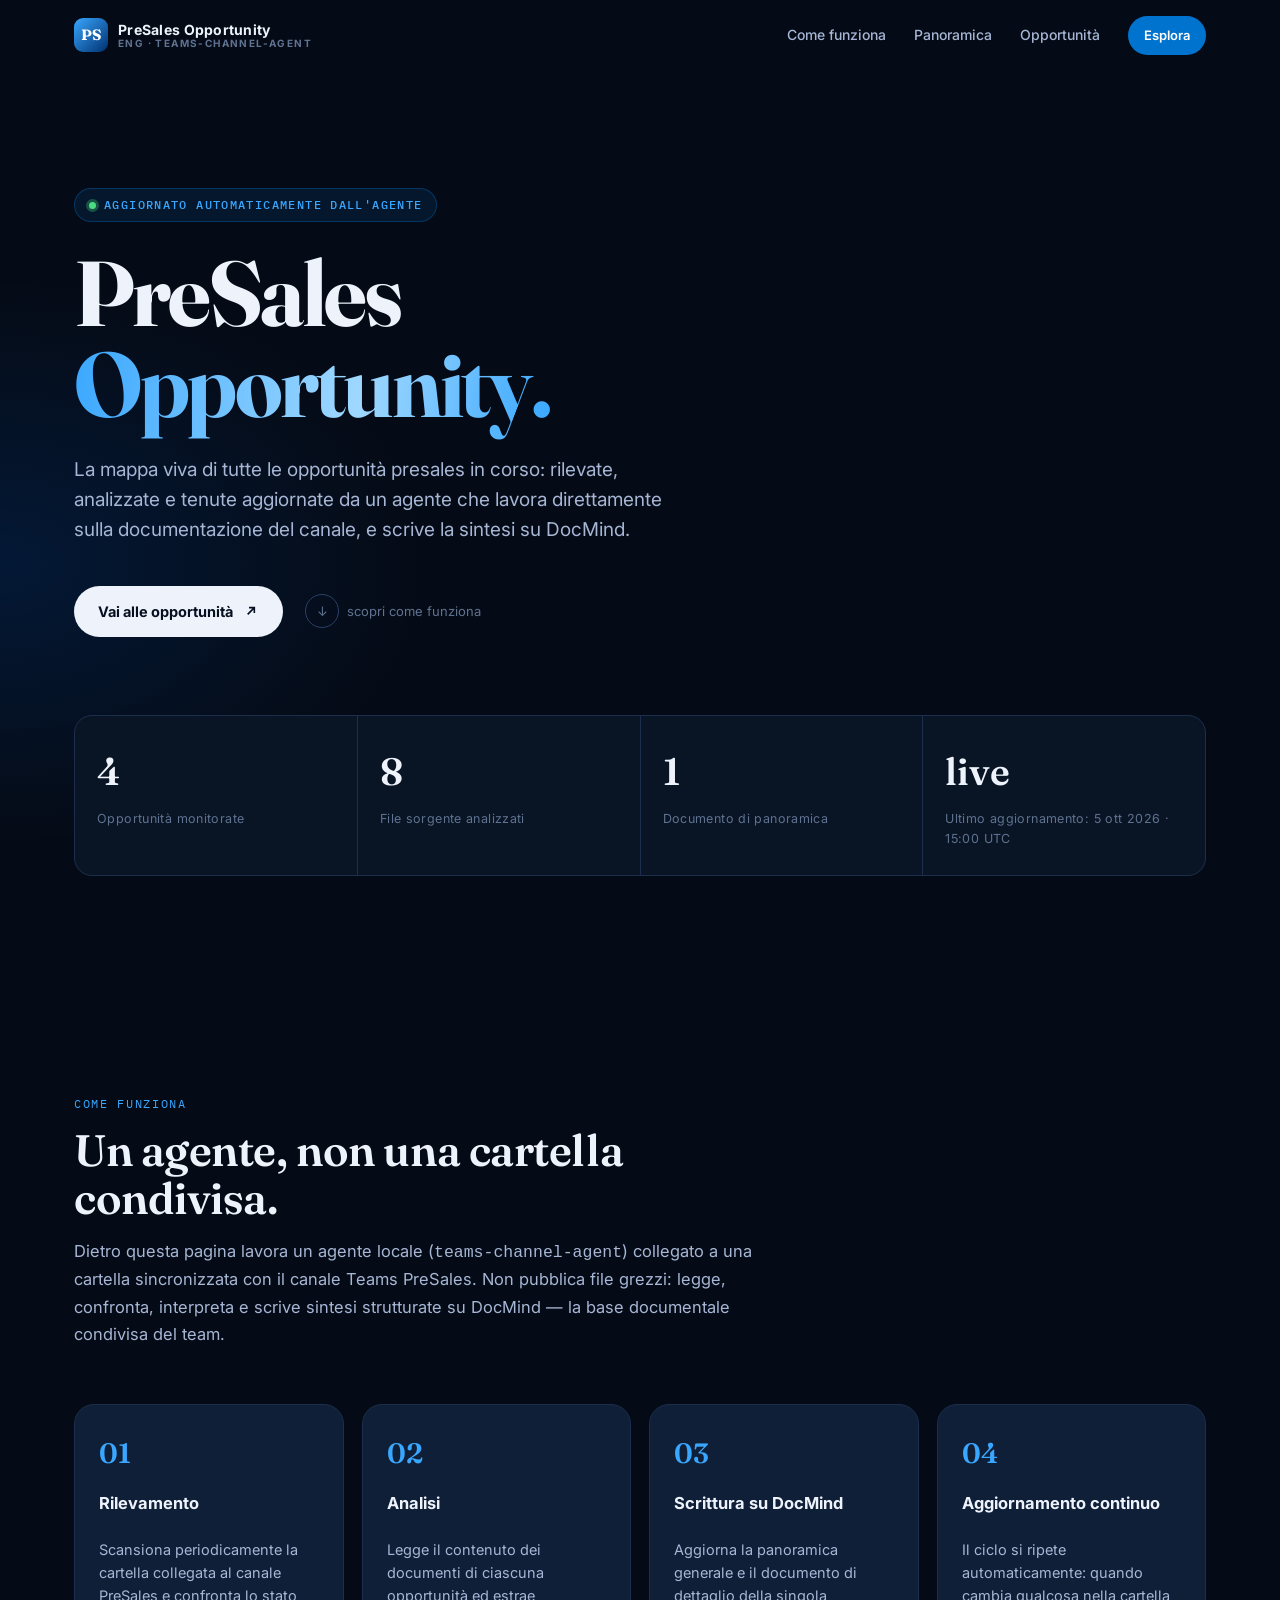
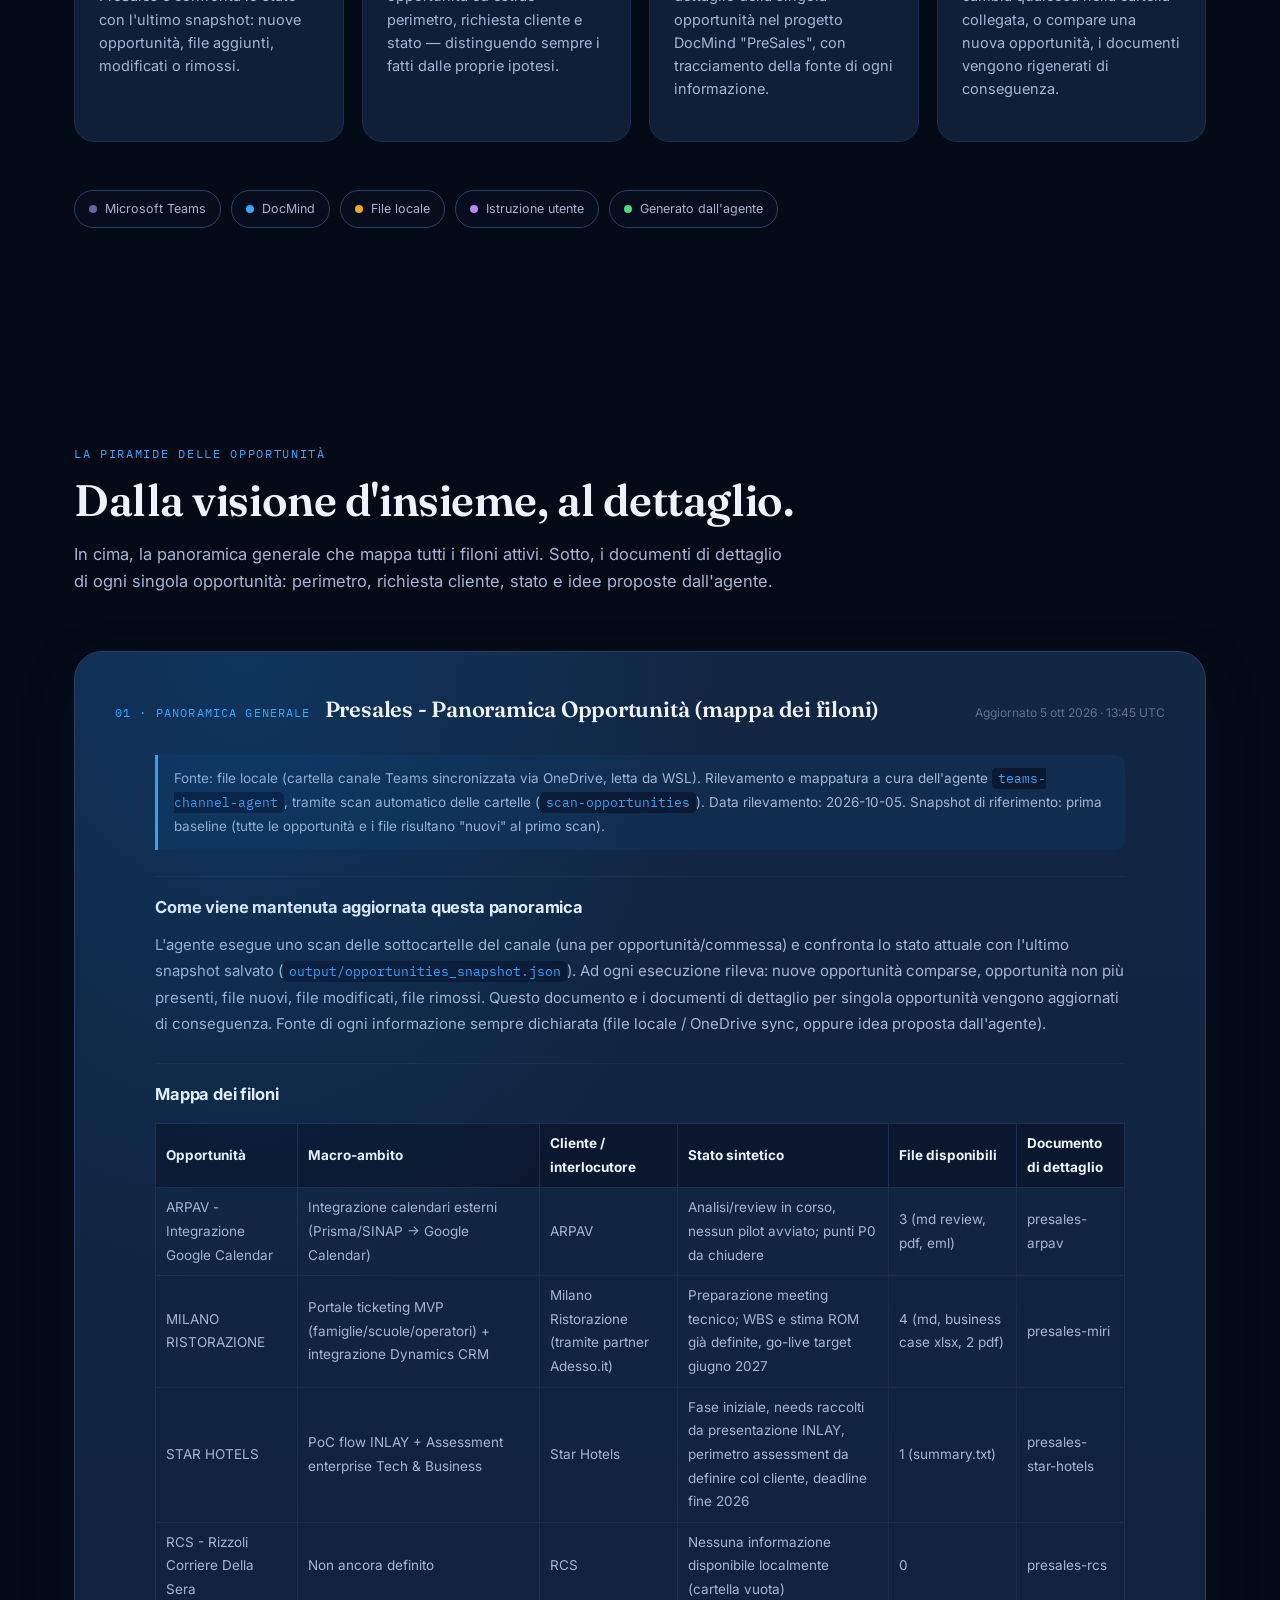
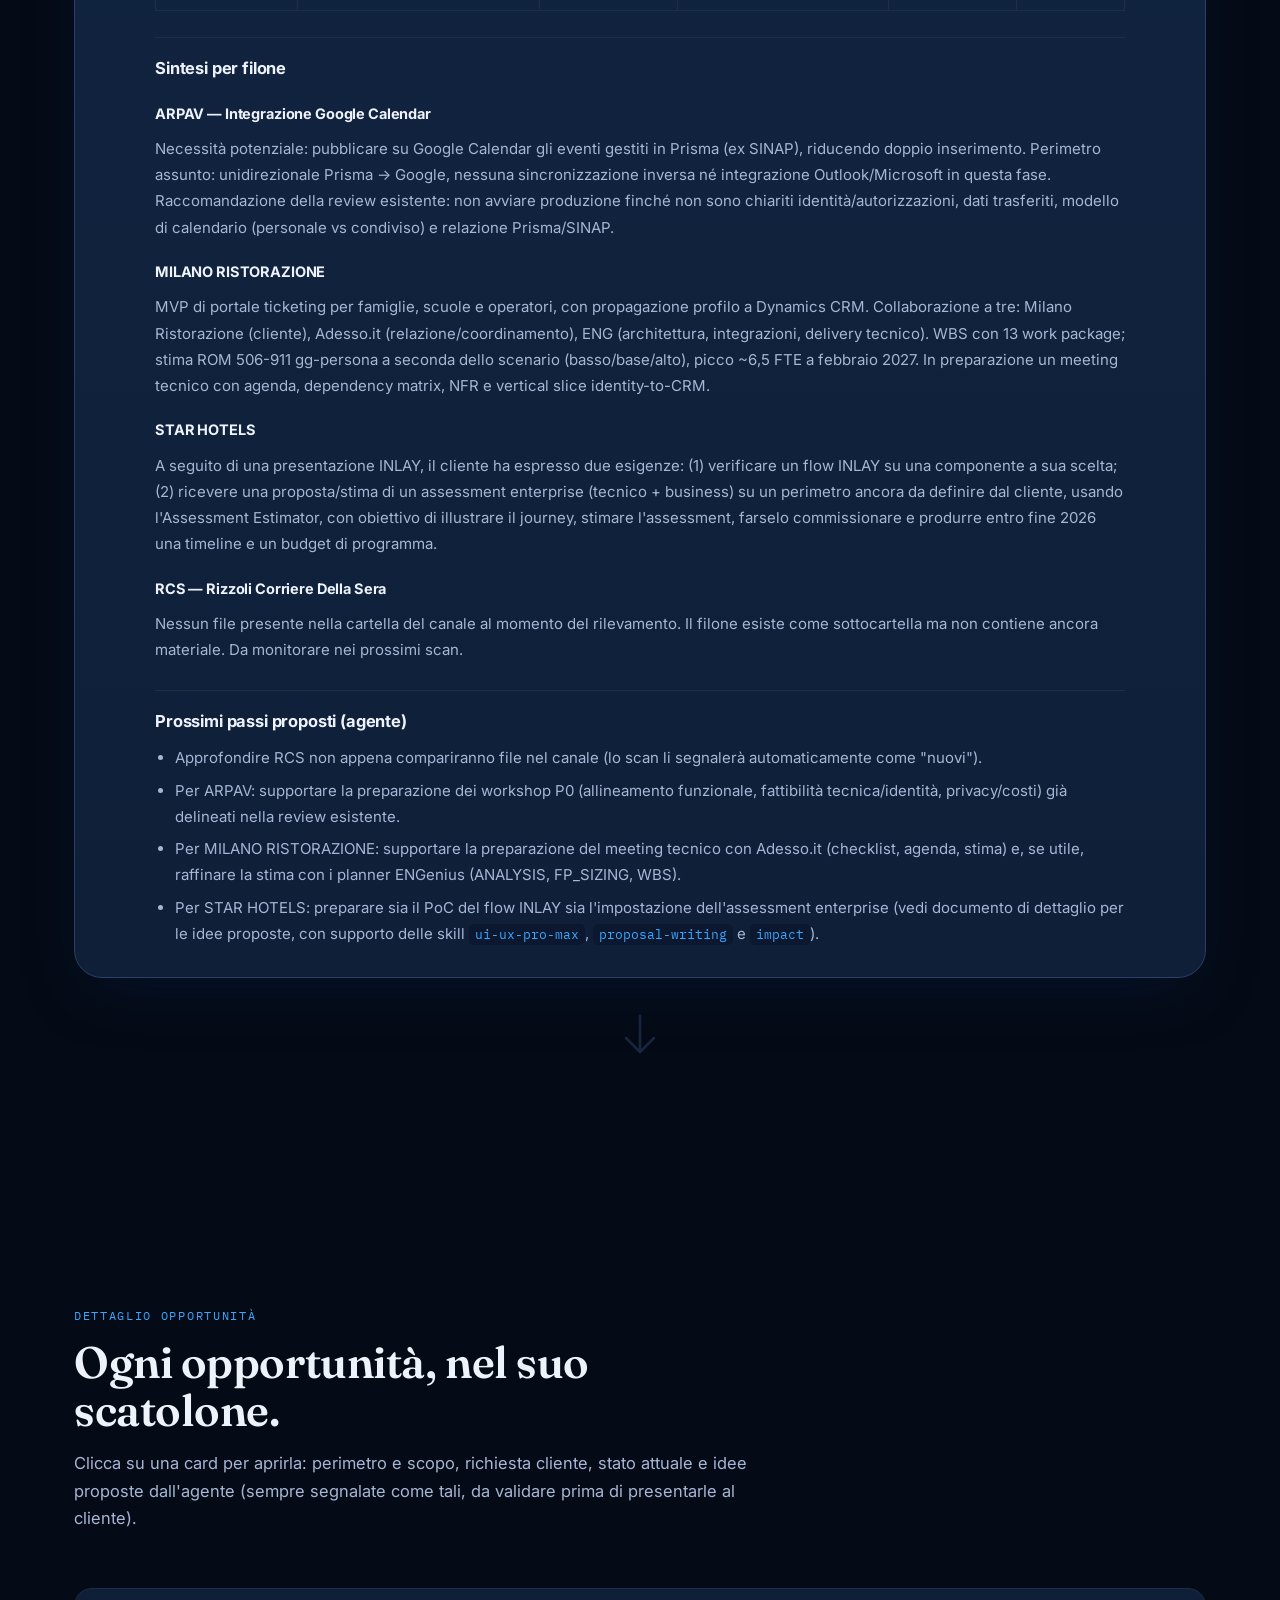
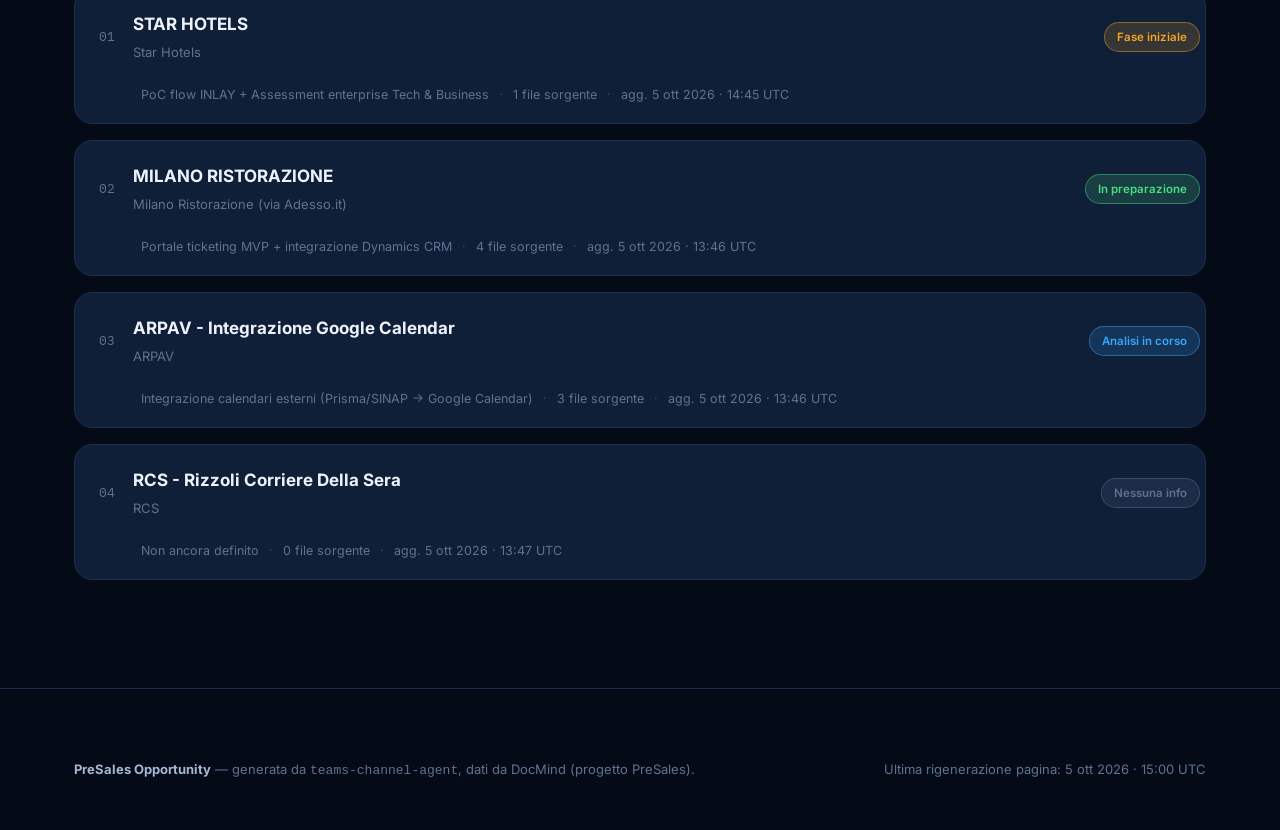
==== site/index.html @ 257a221c "Aggiunge pagina HTML 'PreSales Opportunity' per visualizzare i documenti DocMind - site/template.htm" ====
<!DOCTYPE html>
<html lang="it">
<head>
<meta charset="UTF-8">
<title>PreSales Opportunity — ENG</title>
<meta name="description" content="Panoramica e dettaglio delle opportunità presales, mantenuta dall'agente teams-channel-agent su DocMind.">
<meta name="viewport" content="width=device-width, initial-scale=1">
<link rel="preconnect" href="https://fonts.googleapis.com">
<link rel="preconnect" href="https://fonts.gstatic.com" crossorigin>
<link rel="stylesheet" href="https://fonts.googleapis.com/css2?family=Fraunces:opsz,wght@9..144,500;9..144,600;9..144,700&family=Inter:wght@400;500;600;700;800&family=IBM+Plex+Mono:wght@500&display=swap">
<style>
:root{
  --bg:#050B16; --bg2:#081222; --bg3:#0C1830;
  --card:#0F1F38; --card2:#122744;
  --line:#1C2E4B; --line2:#2A4068;
  --ink:#EEF3FB; --ink2:#A6B6D4; --ink3:#5F7290;
  --blue:#0073CE; --blue2:#39A7FF; --blue-deep:#003170;
  --on-accent:#03101F;
  --radius:20px;
  --maxw:1180px;
  --shadow: 0 20px 60px -20px rgba(0,30,70,.55);
}
*{box-sizing:border-box}
html{scroll-behavior:smooth;background:var(--bg)}
body{
  margin:0;background:
    radial-gradient(70vmax 50vmax at 85% -10%, color-mix(in srgb, var(--blue) 18%, transparent), transparent 60%),
    radial-gradient(60vmax 40vmax at 0% 10%, color-mix(in srgb, var(--blue-deep) 35%, transparent), transparent 55%),
    var(--bg);
  color:var(--ink);
  font-family:"Inter",-apple-system,BlinkMacSystemFont,"Segoe UI",Roboto,sans-serif;
  font-size:16px; line-height:1.6; -webkit-font-smoothing:antialiased; overflow-x:hidden;
}
.wrap{max-width:var(--maxw);margin:0 auto;padding-inline:24px}
a{color:var(--blue2)}
.mono{font-family:"IBM Plex Mono",monospace;font-variant-numeric:tabular-nums}
h1,h2,h3{font-family:"Fraunces",Georgia,serif;letter-spacing:-.01em;margin:0}
::selection{background:color-mix(in srgb, var(--blue) 50%, transparent);color:#fff}

/* progress bar */
.progress{position:fixed;top:0;left:0;height:3px;width:0%;background:linear-gradient(90deg,var(--blue-deep),var(--blue2));z-index:1000;transition:width .08s linear}

/* header */
header.nav{position:fixed;top:0;left:0;right:0;z-index:900;padding:16px 0;transition:background .3s,border-color .3s,backdrop-filter .3s}
header.nav .wrap{display:flex;align-items:center;justify-content:space-between}
header.nav.solid{background:color-mix(in srgb, var(--bg2) 88%, transparent);backdrop-filter:blur(14px);border-bottom:1px solid var(--line)}
.brand{display:flex;align-items:center;gap:10px;text-decoration:none;color:var(--ink);font-weight:700}
.brand-mark{width:34px;height:34px;border-radius:9px;background:linear-gradient(135deg,var(--blue2),var(--blue-deep));display:grid;place-items:center;font-family:"Fraunces",serif;font-weight:700;color:#fff;font-size:15px}
.brand-text{display:flex;flex-direction:column;line-height:1.1}
.brand-text b{font-size:14px;letter-spacing:.02em}
.brand-text span{font-size:10px;color:var(--ink3);letter-spacing:.14em;text-transform:uppercase}
nav.links{display:flex;gap:28px;align-items:center}
nav.links a{color:var(--ink2);text-decoration:none;font-size:14px;font-weight:500;transition:color .2s}
nav.links a:hover{color:var(--ink)}
.nav-cta{background:var(--blue);color:#fff !important;padding:9px 16px;border-radius:980px;font-size:13px !important;font-weight:600 !important;transition:transform .2s, box-shadow .2s}
.nav-cta:hover{transform:translateY(-1px);box-shadow:0 8px 24px -8px color-mix(in srgb, var(--blue) 70%, transparent)}

/* hero */
.hero{position:relative;padding:188px 0 110px;overflow:hidden}
.kicker{display:inline-flex;align-items:center;gap:8px;font-family:"IBM Plex Mono",monospace;font-size:11.5px;font-weight:500;letter-spacing:.12em;text-transform:uppercase;color:var(--blue2);background:color-mix(in srgb, var(--blue) 12%, transparent);border:1px solid color-mix(in srgb, var(--blue) 35%, transparent);padding:7px 14px;border-radius:980px;margin-bottom:26px}
.kicker .dot-live{width:7px;height:7px;border-radius:50%;background:#4ADE80;box-shadow:0 0 0 3px color-mix(in srgb,#4ADE80 30%, transparent);animation:pulse 2s infinite}
@keyframes pulse{0%,100%{opacity:1}50%{opacity:.4}}
h1.title{font-size:clamp(44px,8vw,92px);font-weight:700;line-height:.98;letter-spacing:-.03em;max-width:980px}
h1.title .accent{background:linear-gradient(100deg,var(--blue2),#9fd8ff 60%, var(--blue2));-webkit-background-clip:text;background-clip:text;color:transparent}
.hero p.lead{margin-top:26px;max-width:620px;font-size:19px;color:var(--ink2);line-height:1.6}
.hero-cta-row{margin-top:40px;display:flex;align-items:center;gap:22px;flex-wrap:wrap}
.btn-primary{display:inline-flex;align-items:center;gap:10px;background:var(--ink);color:#061020;font-weight:700;padding:14px 24px;border-radius:980px;text-decoration:none;font-size:14.5px;transition:transform .25s cubic-bezier(.2,.8,.2,1), box-shadow .25s}
.btn-primary:hover{transform:translateY(-2px);box-shadow:0 14px 34px -10px rgba(255,255,255,.25)}
.btn-primary svg{transition:transform .25s}
.btn-primary:hover svg{transform:translate(3px,-3px)}
.scroll-hint{display:inline-flex;align-items:center;gap:8px;color:var(--ink3);font-size:13px;text-decoration:none}
.scroll-hint .circle{width:34px;height:34px;border-radius:50%;border:1px solid var(--line2);display:grid;place-items:center;animation:bob 2.4s ease-in-out infinite}
@keyframes bob{0%,100%{transform:translateY(0)}50%{transform:translateY(5px)}}

/* stats */
.stats{margin-top:78px;display:grid;grid-template-columns:repeat(auto-fit,minmax(150px,1fr));gap:1px;background:var(--line);border:1px solid var(--line);border-radius:18px;overflow:hidden}
.stat{background:color-mix(in srgb, var(--bg2) 92%, transparent);padding:26px 22px}
.stat .num{font-family:"Fraunces",serif;font-size:38px;font-weight:600;color:var(--ink)}
.stat .lab{margin-top:6px;font-size:12.5px;color:var(--ink3);letter-spacing:.03em}

/* section generic */
section{padding:108px 0;position:relative}
.section-label{font-family:"IBM Plex Mono",monospace;font-size:12px;letter-spacing:.14em;text-transform:uppercase;color:var(--blue2);margin-bottom:14px;display:block}
.section-head{max-width:720px;margin-bottom:56px}
.section-head h2{font-size:clamp(28px,4.2vw,44px);font-weight:600;line-height:1.08}
.section-head p{margin-top:16px;color:var(--ink2);font-size:16.5px;line-height:1.65}

/* how it works */
.steps{display:grid;grid-template-columns:repeat(auto-fit,minmax(230px,1fr));gap:18px}
.step{background:var(--card);border:1px solid var(--line);border-radius:var(--radius);padding:26px 24px;transition:transform .3s, border-color .3s, box-shadow .3s}
.step:hover{transform:translateY(-4px);border-color:var(--line2);box-shadow:var(--shadow)}
.step .n{font-family:"Fraunces",serif;font-size:28px;color:var(--blue2);font-weight:600}
.step h4{margin-top:14px;font-size:16.5px;color:var(--ink);font-family:"Inter";font-weight:700}
.step p{margin-top:8px;color:var(--ink2);font-size:14.5px;line-height:1.6}

.legend{margin-top:48px;display:flex;flex-wrap:wrap;gap:10px}
.badge{display:inline-flex;align-items:center;gap:8px;padding:8px 14px;border-radius:980px;border:1px solid var(--line2);font-size:12.5px;color:var(--ink2);background:color-mix(in srgb, var(--bg2) 60%, transparent)}
.badge i{width:8px;height:8px;border-radius:50%;display:inline-block}
.badge.teams i{background:#6264A7}
.badge.docmind i{background:var(--blue2)}
.badge.locale i{background:#F5A524}
.badge.istruzione i{background:#C084FC}
.badge.agente i{background:#4ADE80}

/* pyramid / overview */
.pyramid-tag{display:flex;align-items:center;gap:10px;margin-bottom:18px}
.overview-card{background:linear-gradient(180deg, var(--card2), var(--card));border:1px solid var(--line2);border-radius:28px;padding:40px 40px 10px;box-shadow:var(--shadow);position:relative;overflow:hidden}
.overview-card::before{content:"";position:absolute;inset:0;background:radial-gradient(60% 50% at 15% 0%, color-mix(in srgb,var(--blue) 18%, transparent), transparent 70%);pointer-events:none}
.overview-head{position:relative;display:flex;flex-wrap:wrap;align-items:baseline;gap:14px;margin-bottom:8px}
.overview-kicker{font-family:"IBM Plex Mono",monospace;font-size:11.5px;letter-spacing:.1em;text-transform:uppercase;color:var(--blue2)}
.overview-head h3{font-size:22px;font-weight:600}
.overview-updated{margin-left:auto;font-size:12px;color:var(--ink3)}

.pyramid-connector{display:flex;justify-content:center;margin:36px 0;}
.pyramid-connector svg{opacity:.5}

/* opportunity cards (pyramid base) */
.opp-grid{display:grid;gap:16px}
.opp-card{background:var(--card);border:1px solid var(--line);border-radius:18px;overflow:hidden;transition:border-color .3s, box-shadow .3s}
.opp-card:hover{border-color:var(--line2)}
.opp-card.is-open{box-shadow:var(--shadow);border-color:color-mix(in srgb, var(--accent) 40%, var(--line2))}
.opp-head{all:unset;cursor:pointer;display:grid;grid-template-columns:auto 1fr auto auto;align-items:center;gap:18px;padding:22px 24px;width:100%}
.opp-num{font-family:"IBM Plex Mono",monospace;color:var(--ink3);font-size:13px}
.opp-head-main{display:flex;flex-direction:column;gap:4px;min-width:0}
.opp-title{font-weight:700;font-size:17px;color:var(--ink);font-family:"Inter"}
.opp-client{font-size:13px;color:var(--ink3)}
.opp-status{font-size:11.5px;font-weight:600;color:var(--accent);background:color-mix(in srgb, var(--accent) 16%, transparent);border:1px solid color-mix(in srgb, var(--accent) 45%, transparent);padding:5px 12px;border-radius:980px;white-space:nowrap}
.opp-chevron{width:11px;height:11px;border-right:2px solid var(--ink3);border-bottom:2px solid var(--ink3);transform:rotate(-45deg);transition:transform .3s}
.opp-card.is-open .opp-chevron{transform:rotate(45deg)}
.opp-sub{padding:0 24px 18px 66px;display:flex;gap:10px;flex-wrap:wrap;font-size:12.5px;color:var(--ink3)}
.opp-sub .dot{opacity:.5}
.opp-body{display:grid;grid-template-rows:0fr;transition:grid-template-rows .4s ease}
.opp-body--open{grid-template-rows:1fr}
.opp-card.is-open .opp-body{grid-template-rows:1fr}
.opp-body-inner{overflow:hidden;padding:0 24px}
.opp-card.is-open .opp-body-inner{padding:6px 24px 30px}
.opp-body--open .opp-body-inner{overflow:visible;padding:6px 40px 10px}

/* prose (rendered markdown) */
.prose{color:var(--ink2);font-size:15px;line-height:1.75}
.prose h1{display:none}
.prose h2{font-family:"Inter";font-size:16.5px;font-weight:700;color:var(--ink);margin:26px 0 10px;padding-top:16px;border-top:1px solid var(--line)}
.prose h2:first-child{border-top:none;padding-top:0;margin-top:4px}
.prose h3{font-family:"Inter";font-size:14.5px;font-weight:700;color:var(--ink);margin:18px 0 8px}
.prose p{margin:10px 0}
.prose ul,.prose ol{padding-left:20px;margin:10px 0}
.prose li{margin:6px 0}
.prose strong{color:var(--ink)}
.prose code{background:var(--bg3);padding:2px 6px;border-radius:5px;font-family:"IBM Plex Mono",monospace;font-size:13px;color:var(--blue2)}
.prose table{border-collapse:collapse;width:100%;margin:14px 0;font-size:13.5px}
.prose th,.prose td{border:1px solid var(--line);padding:8px 10px;text-align:left}
.prose th{color:var(--ink);background:var(--bg3)}
.prose blockquote.src-note{margin:14px 0;padding:12px 16px;border-left:3px solid var(--blue2);background:color-mix(in srgb, var(--blue) 8%, transparent);border-radius:0 10px 10px 0;font-size:13.5px;color:var(--ink2)}
.prose blockquote.src-note p{margin:0}

/* reveal animation */
.reveal{opacity:0;transform:translateY(24px);transition:opacity .7s cubic-bezier(.2,.7,.2,1), transform .7s cubic-bezier(.2,.7,.2,1)}
.reveal.in{opacity:1;transform:translateY(0)}

/* footer */
footer{padding:70px 0 50px;border-top:1px solid var(--line)}
footer .wrap{display:flex;justify-content:space-between;flex-wrap:wrap;gap:20px;color:var(--ink3);font-size:13px}
footer strong{color:var(--ink2)}

@media (max-width:720px){
  .opp-head{grid-template-columns:auto 1fr;grid-template-areas:"num main" "status status";row-gap:10px}
  .opp-status{grid-area:status;justify-self:start}
  .opp-chevron{display:none}
  .opp-sub{padding-left:24px}
  .overview-card{padding:28px 22px 10px}
}
</style>
</head>
<body>

<div class="progress" id="progress"></div>

<header class="nav" id="siteNav">
  <div class="wrap">
    <a href="#top" class="brand">
      <span class="brand-mark">PS</span>
      <span class="brand-text"><b>PreSales Opportunity</b><span>ENG &middot; teams-channel-agent</span></span>
    </a>
    <nav class="links">
      <a href="#come-funziona">Come funziona</a>
      <a href="#panoramica">Panoramica</a>
      <a href="#opportunita">Opportunità</a>
      <a href="#panoramica" class="nav-cta">Esplora</a>
    </nav>
  </div>
</header>

<section class="hero" id="top">
  <div class="wrap">
    <span class="kicker"><span class="dot-live"></span> Aggiornato automaticamente dall'agente</span>
    <h1 class="title">PreSales<br><span class="accent">Opportunity.</span></h1>
    <p class="lead">La mappa viva di tutte le opportunità presales in corso: rilevate, analizzate e tenute aggiornate da un agente che lavora direttamente sulla documentazione del canale, e scrive la sintesi su DocMind.</p>
    <div class="hero-cta-row">
      <a href="#opportunita" class="btn-primary">Vai alle opportunità
        <svg width="16" height="16" viewBox="0 0 24 24" fill="none" stroke="currentColor" stroke-width="2.4"><path d="M7 17 17 7M9 7h8v8"/></svg>
      </a>
      <a href="#come-funziona" class="scroll-hint"><span class="circle">&darr;</span> scopri come funziona</a>
    </div>

    <div class="stats">
      <div class="stat"><div class="num mono">4</div><div class="lab">Opportunità monitorate</div></div>
      <div class="stat"><div class="num mono">8</div><div class="lab">File sorgente analizzati</div></div>
      <div class="stat"><div class="num mono">1</div><div class="lab">Documento di panoramica</div></div>
      <div class="stat"><div class="num mono" id="statUpdated">live</div><div class="lab">Ultimo aggiornamento: 5 ott 2026 · 15:00 UTC</div></div>
    </div>
  </div>
</section>

<section id="come-funziona">
  <div class="wrap">
    <span class="section-label">Come funziona</span>
    <div class="section-head">
      <h2>Un agente, non una cartella condivisa.</h2>
      <p>Dietro questa pagina lavora un agente locale (<code>teams-channel-agent</code>) collegato a una cartella sincronizzata con il canale Teams PreSales. Non pubblica file grezzi: legge, confronta, interpreta e scrive sintesi strutturate su DocMind — la base documentale condivisa del team.</p>
    </div>
    <div class="steps reveal">
      <div class="step"><div class="n">01</div><h4>Rilevamento</h4><p>Scansiona periodicamente la cartella collegata al canale PreSales e confronta lo stato con l'ultimo snapshot: nuove opportunità, file aggiunti, modificati o rimossi.</p></div>
      <div class="step"><div class="n">02</div><h4>Analisi</h4><p>Legge il contenuto dei documenti di ciascuna opportunità ed estrae perimetro, richiesta cliente e stato — distinguendo sempre i fatti dalle proprie ipotesi.</p></div>
      <div class="step"><div class="n">03</div><h4>Scrittura su DocMind</h4><p>Aggiorna la panoramica generale e il documento di dettaglio della singola opportunità nel progetto DocMind "PreSales", con tracciamento della fonte di ogni informazione.</p></div>
      <div class="step"><div class="n">04</div><h4>Aggiornamento continuo</h4><p>Il ciclo si ripete automaticamente: quando cambia qualcosa nella cartella collegata, o compare una nuova opportunità, i documenti vengono rigenerati di conseguenza.</p></div>
    </div>

    <div class="legend reveal">
      <span class="badge teams"><i></i> Microsoft Teams</span>
      <span class="badge docmind"><i></i> DocMind</span>
      <span class="badge locale"><i></i> File locale</span>
      <span class="badge istruzione"><i></i> Istruzione utente</span>
      <span class="badge agente"><i></i> Generato dall'agente</span>
    </div>
  </div>
</section>

<section id="panoramica">
  <div class="wrap">
    <span class="section-label">La piramide delle opportunità</span>
    <div class="section-head">
      <h2>Dalla visione d'insieme, al dettaglio.</h2>
      <p>In cima, la panoramica generale che mappa tutti i filoni attivi. Sotto, i documenti di dettaglio di ogni singola opportunità: perimetro, richiesta cliente, stato e idee proposte dall'agente.</p>
    </div>
    
    <article class="overview-card reveal">
      <div class="overview-head">
        <span class="overview-kicker">01 &middot; Panoramica generale</span>
        <h3>Presales - Panoramica Opportunità (mappa dei filoni)</h3>
        <span class="overview-updated">Aggiornato 5 ott 2026 · 13:45 UTC</span>
      </div>
      <div class="opp-body opp-body--open">
        <div class="opp-body-inner prose">
          <h1>Presales — Panoramica Opportunità (canale Teams "Delivery Factory A - PreSales and Opptys - PreSales")</h1>
<blockquote class="src-note">
<p>Fonte: file locale (cartella canale Teams sincronizzata via OneDrive, letta da WSL). Rilevamento e mappatura a cura dell'agente <code>teams-channel-agent</code>, tramite scan automatico delle cartelle (<code>scan-opportunities</code>).
Data rilevamento: 2026-10-05. Snapshot di riferimento: prima baseline (tutte le opportunità e i file risultano "nuovi" al primo scan).</p>
</blockquote>
<h2>Come viene mantenuta aggiornata questa panoramica</h2>
<p>L'agente esegue uno scan delle sottocartelle del canale (una per opportunità/commessa) e confronta lo stato attuale con l'ultimo snapshot salvato (<code>output/opportunities_snapshot.json</code>). Ad ogni esecuzione rileva: nuove opportunità comparse, opportunità non più presenti, file nuovi, file modificati, file rimossi. Questo documento e i documenti di dettaglio per singola opportunità vengono aggiornati di conseguenza. Fonte di ogni informazione sempre dichiarata (file locale / OneDrive sync, oppure idea proposta dall'agente).</p>
<h2>Mappa dei filoni</h2>
<table>
<thead>
<tr>
<th>Opportunità</th>
<th>Macro-ambito</th>
<th>Cliente / interlocutore</th>
<th>Stato sintetico</th>
<th>File disponibili</th>
<th>Documento di dettaglio</th>
</tr>
</thead>
<tbody>
<tr>
<td>ARPAV - Integrazione Google Calendar</td>
<td>Integrazione calendari esterni (Prisma/SINAP → Google Calendar)</td>
<td>ARPAV</td>
<td>Analisi/review in corso, nessun pilot avviato; punti P0 da chiudere</td>
<td>3 (md review, pdf, eml)</td>
<td>presales-arpav</td>
</tr>
<tr>
<td>MILANO RISTORAZIONE</td>
<td>Portale ticketing MVP (famiglie/scuole/operatori) + integrazione Dynamics CRM</td>
<td>Milano Ristorazione (tramite partner Adesso.it)</td>
<td>Preparazione meeting tecnico; WBS e stima ROM già definite, go-live target giugno 2027</td>
<td>4 (md, business case xlsx, 2 pdf)</td>
<td>presales-miri</td>
</tr>
<tr>
<td>STAR HOTELS</td>
<td>PoC flow INLAY + Assessment enterprise Tech &amp; Business</td>
<td>Star Hotels</td>
<td>Fase iniziale, needs raccolti da presentazione INLAY, perimetro assessment da definire col cliente, deadline fine 2026</td>
<td>1 (summary.txt)</td>
<td>presales-star-hotels</td>
</tr>
<tr>
<td>RCS - Rizzoli Corriere Della Sera</td>
<td>Non ancora definito</td>
<td>RCS</td>
<td>Nessuna informazione disponibile localmente (cartella vuota)</td>
<td>0</td>
<td>presales-rcs</td>
</tr>
</tbody>
</table>
<h2>Sintesi per filone</h2>
<h3>ARPAV — Integrazione Google Calendar</h3>
<p>Necessità potenziale: pubblicare su Google Calendar gli eventi gestiti in Prisma (ex SINAP), riducendo doppio inserimento. Perimetro assunto: unidirezionale Prisma → Google, nessuna sincronizzazione inversa né integrazione Outlook/Microsoft in questa fase. Raccomandazione della review esistente: non avviare produzione finché non sono chiariti identità/autorizzazioni, dati trasferiti, modello di calendario (personale vs condiviso) e relazione Prisma/SINAP.</p>
<h3>MILANO RISTORAZIONE</h3>
<p>MVP di portale ticketing per famiglie, scuole e operatori, con propagazione profilo a Dynamics CRM. Collaborazione a tre: Milano Ristorazione (cliente), Adesso.it (relazione/coordinamento), ENG (architettura, integrazioni, delivery tecnico). WBS con 13 work package; stima ROM 506-911 gg-persona a seconda dello scenario (basso/base/alto), picco ~6,5 FTE a febbraio 2027. In preparazione un meeting tecnico con agenda, dependency matrix, NFR e vertical slice identity-to-CRM.</p>
<h3>STAR HOTELS</h3>
<p>A seguito di una presentazione INLAY, il cliente ha espresso due esigenze: (1) verificare un flow INLAY su una componente a sua scelta; (2) ricevere una proposta/stima di un assessment enterprise (tecnico + business) su un perimetro ancora da definire dal cliente, usando l'Assessment Estimator, con obiettivo di illustrare il journey, stimare l'assessment, farselo commissionare e produrre entro fine 2026 una timeline e un budget di programma.</p>
<h3>RCS — Rizzoli Corriere Della Sera</h3>
<p>Nessun file presente nella cartella del canale al momento del rilevamento. Il filone esiste come sottocartella ma non contiene ancora materiale. Da monitorare nei prossimi scan.</p>
<h2>Prossimi passi proposti (agente)</h2>
<ul>
<li>Approfondire RCS non appena compariranno file nel canale (lo scan li segnalerà automaticamente come "nuovi").</li>
<li>Per ARPAV: supportare la preparazione dei workshop P0 (allineamento funzionale, fattibilità tecnica/identità, privacy/costi) già delineati nella review esistente.</li>
<li>Per MILANO RISTORAZIONE: supportare la preparazione del meeting tecnico con Adesso.it (checklist, agenda, stima) e, se utile, raffinare la stima con i planner ENGenius (ANALYSIS, FP_SIZING, WBS).</li>
<li>Per STAR HOTELS: preparare sia il PoC del flow INLAY sia l'impostazione dell'assessment enterprise (vedi documento di dettaglio per le idee proposte, con supporto delle skill <code>ui-ux-pro-max</code>, <code>proposal-writing</code> e <code>impact</code>).</li>
</ul>
        </div>
      </div>
    </article>
    <div class="pyramid-connector reveal">
      <svg width="64" height="40" viewBox="0 0 64 40"><path d="M32 2 L32 38 M18 24 L32 38 L46 24" stroke="#2A4068" stroke-width="2.5" fill="none" stroke-linecap="round" stroke-linejoin="round"/></svg>
    </div>
  </div>
</section>

<section id="opportunita">
  <div class="wrap">
    <span class="section-label">Dettaglio opportunità</span>
    <div class="section-head">
      <h2>Ogni opportunità, nel suo scatolone.</h2>
      <p>Clicca su una card per aprirla: perimetro e scopo, richiesta cliente, stato attuale e idee proposte dall'agente (sempre segnalate come tali, da validare prima di presentarle al cliente).</p>
    </div>
    <div class="opp-grid">
      
    <article class="opp-card reveal" style="--accent:#F5A524" data-opp="presales-star-hotels">
      <button class="opp-head" type="button" aria-expanded="false">
        <span class="opp-num">01</span>
        <span class="opp-head-main">
          <span class="opp-title">STAR HOTELS</span>
          <span class="opp-client">Star Hotels</span>
        </span>
        <span class="opp-status" style="--accent:#F5A524">Fase iniziale</span>
        <span class="opp-chevron" aria-hidden="true"></span>
      </button>
      <div class="opp-sub">
        <span>PoC flow INLAY + Assessment enterprise Tech & Business</span>
        <span class="dot">&middot;</span>
        <span>1 file sorgente</span>
        <span class="dot">&middot;</span>
        <span>agg. 5 ott 2026 · 14:45 UTC</span>
      </div>
      <div class="opp-body">
        <div class="opp-body-inner prose">
          <h1>Presales — Dettaglio Opportunità: STAR HOTELS</h1>
<blockquote class="src-note">
<p>Fonte dati: file locale canale Teams (OneDrive sync). Documento sorgente: <code>summary.txt</code> (nota sintetica, 6 righe). Sezione "Idee proposte dall'agente" in fondo: contenuto generato, non proveniente dal cliente.</p>
</blockquote>
<h2>Contesto: cos'è INLAY (verificato dalla documentazione ufficiale)</h2>
<blockquote class="src-note">
<p>Fonte: repository <code>DevExpPlatform/project-am-inlay-docs-portal</code> (documentazione INLAY Studio, letta direttamente dal repo scaricato dall'utente in locale). Aggiorna e sostituisce la nota precedente, basata solo su quanto riferito a voce.</p>
</blockquote>
<p><strong>INLAY Studio</strong> è la suite applicativa locale dell'azienda (container podman) che include <strong>Atlas</strong>: il motore di knowledge base che <strong>sostituisce DocMind</strong>. Atlas espone un MCP server HTTP (default porta <strong>8010</strong>, endpoint <code>http://localhost:8010/mcp</code>, nessuna autenticazione richiesta) con <strong>22 tool</strong>, da registrare a parte su GitHub Copilot CLI (config separata da quella usata da Inlay Studio stesso).</p>
<p><strong>Stato in questo ambiente: INLAY Studio/Atlas NON è installato</strong> (verificato: <code>podman</code> non presente, porta 8010 non raggiungibile). Il PoC "flow INLAY" per Star Hotels richiede quindi, come prerequisito tecnico, prima l'installazione dello stack Inlay Studio.</p>
<p><strong>Migrazione progetti DocMind → Atlas</strong> (per riferimento futuro): si applica solo a progetti la cui documentazione vive in un <strong>repository git</strong> con cartella <code>.docmind/</code> — si rinomina in <code>.atlas/</code>, si fa push, poi si importa il repo in Inlay Studio ("Importa da GitHub"). I progetti DocMind di questo agente (<code>AgenteTeams</code>, <code>PreSales</code>) <strong>non</strong> seguono questo schema, quindi questa procedura non si applica direttamente a loro.</p>
<blockquote class="src-note">
<p>⚠️ <strong>Vincolo non negoziabile sul modello di delivery INLAY</strong>: INLAY gira <strong>esclusivamente in casa nostra</strong> (infrastruttura ENG). Non va <strong>mai installato, distribuito o consegnato al cliente</strong>, in nessuna forma. Il PoC per il cliente consiste nel <strong>prendere un asset del cliente</strong> e <strong>lavorarlo internamente con INLAY</strong>, per poi mostrare al cliente solo il <strong>risultato prodotto</strong> e le <strong>capability dimostrate</strong>. Il messaggio di vendita non è "vi diamo l'AI" (ce l'hanno già tutti), ma "abbiamo sviluppato una suite proprietaria che ci dà vantaggi di velocità/qualità e vi dà garanzie — di sicurezza, tracciabilità, controllo — che un tool generico non offre". Questo vincolo si applica a ogni opportunità in cui si proponga INLAY.</p>
</blockquote>
<h2>Perimetro e scopo</h2>
<p>Due filoni distinti, entrambi in fase iniziale:
1. <strong>PoC di un flow INLAY</strong> su una componente scelta dal cliente (perimetro tecnico ancora da definire).
2. <strong>Assessment enterprise Tech &amp; Business</strong>: valutazione combinata tecnica e di business su un perimetro che deve ancora essere definito dal cliente, da realizzare con il supporto dell'<strong>Assessment Estimator</strong>.</p>
<p>Perimetro non ancora delimitato in dettaglio: non è noto quale componente verrà scelta per il PoC INLAY, né quale sarà l'ampiezza esatta dell'assessment enterprise.</p>
<h2>Richiesta cliente</h2>
<p>A seguito di una presentazione della metodologia/piattaforma <strong>INLAY</strong>, Star Hotels ha chiesto:
- una <strong>proof of concept</strong> del flow INLAY applicato a una componente a propria scelta;
- una <strong>proposta con stima</strong> per un assessment enterprise che copra sia l'ambito tecnico sia quello di business, utilizzando l'Assessment Estimator come strumento di stima.</p>
<p>Obiettivo dichiarato dal cliente: ottenere entro <strong>fine 2026</strong> una timeline e un budget di programma, a valle di un journey che illustri l'approccio e porti alla commissione formale dell'assessment.</p>
<h2>Stato</h2>
<p><strong>Fase:</strong> molto iniziale. Nessun documento di scoping ricevuto dal cliente oltre alla nota sintetica; il perimetro dell'assessment è esplicitamente "da definire dal cliente". Non risultano ancora fissati workshop, date o referenti. <strong>Inlay Studio/Atlas non è ancora installato in questo ambiente</strong>: è un prerequisito da chiudere prima del PoC.</p>
<p><strong>Rischio principale:</strong> procedere a stimare/proporre senza un perimetro condiviso rischia di produrre una proposta generica poco vincolante per il cliente.</p>
<h2>Idee proposte dall'agente</h2>
<blockquote class="src-note">
<p>Contenuto generato da questo agente (non dal cliente), da validare prima di presentarlo a Star Hotels.</p>
</blockquote>
<ol>
<li><strong>Chiedere al cliente un asset reale su cui lavorare</strong> da usare come caso concreto per il PoC: l'asset viene acquisito e lavorato <strong>internamente</strong> con INLAY, senza mai installare o esporre INLAY al cliente.</li>
<li><strong>Presentare il PoC come demo dell'output, non del tool</strong>: mostrare solo il "prima/dopo" sull'asset del cliente e i vantaggi misurabili, senza accesso diretto del cliente a INLAY.</li>
<li><strong>Usare la skill <code>impact</code></strong> sul sistema enterprise esistente del cliente, se accessibile, per produrre internamente un'anteprima dell'approccio di assessment tecnico — dà credibilità all'Assessment Estimator.</li>
<li><strong>Costruire la proposta con la skill <code>proposal-writing</code></strong>, profilo settoriale hospitality.</li>
<li><strong>Proporre un workshop di scoping preliminare (1 incontro, 2h)</strong> dedicato a delimitare il perimetro dell'assessment enterprise e a raccogliere l'asset per il PoC.</li>
<li><strong>Collegare esplicitamente PoC INLAY e Assessment enterprise</strong> in un'unica narrativa ("capitolo 0").</li>
<li><strong>Definire già ora 2-3 opzioni di pacchetto</strong> per l'assessment (ambito ridotto/medio/ampio).</li>
<li><strong>Installare Inlay Studio/Atlas come primo passo tecnico abilitante</strong> (solo in ambiente ENG, mai lato cliente).</li>
</ol>
        </div>
      </div>
    </article>

    <article class="opp-card reveal" style="--accent:#4ADE80" data-opp="presales-miri">
      <button class="opp-head" type="button" aria-expanded="false">
        <span class="opp-num">02</span>
        <span class="opp-head-main">
          <span class="opp-title">MILANO RISTORAZIONE</span>
          <span class="opp-client">Milano Ristorazione (via Adesso.it)</span>
        </span>
        <span class="opp-status" style="--accent:#4ADE80">In preparazione</span>
        <span class="opp-chevron" aria-hidden="true"></span>
      </button>
      <div class="opp-sub">
        <span>Portale ticketing MVP + integrazione Dynamics CRM</span>
        <span class="dot">&middot;</span>
        <span>4 file sorgente</span>
        <span class="dot">&middot;</span>
        <span>agg. 5 ott 2026 · 13:46 UTC</span>
      </div>
      <div class="opp-body">
        <div class="opp-body-inner prose">
          <h1>Presales — Dettaglio Opportunità: MILANO RISTORAZIONE</h1>
<blockquote class="src-note">
<p>Fonte dati: file locale canale Teams (OneDrive sync). Documento sorgente principale: <code>TODO_Meeting_Tecnico_Adesso_MiRi.md</code> (checklist preparazione meeting tecnico con Adesso.it), più <code>Business_Case_MVP_Ticketing_MiRi.xlsx</code> e 2 PDF (analisi As-Is/To-Be, ticketing). Sezione "Idee proposte dall'agente" in fondo: contenuto generato, non proveniente dal cliente.</p>
</blockquote>
<h2>Perimetro e scopo</h2>
<p><strong>MVP Ticketing</strong> per Milano Ristorazione, in collaborazione con il partner Adesso.it:
- login/registrazione utenti;
- lista e dettaglio ticket;
- apertura e risposta ticket;
- stato ticket;
- propagazione del profilo utente a <strong>Dynamics CRM</strong>.</p>
<p><strong>Esplicitamente escluso dal perimetro MVP:</strong> rette, iscrizioni, presenze, diete, pagamenti, CMS completo; migrazione/decommissioning non ancora definiti.</p>
<h2>Richiesta cliente</h2>
<p>Milano Ristorazione necessita di un portale di ticketing rivolto a famiglie, scuole e operatori, con integrazione dei profili utente nel CRM Dynamics esistente. Il progetto è condotto in un modello a tre attori: <strong>Milano Ristorazione</strong> (cliente, sponsor/owner di business e IT), <strong>Adesso.it</strong> (presidio relazione e coordinamento con il cliente), <strong>ENG</strong> (architettura, integrazioni, delivery tecnico). È in preparazione un <strong>meeting tecnico con Adesso.it</strong> per allineare perimetro MVP, domande tecniche, stima preliminare di effort e modello organizzativo.</p>
<h2>Stato</h2>
<p><strong>Fase:</strong> preparazione meeting tecnico (checklist non ancora completata). WBS e stima ROM già elaborate come baseline di lavoro, <strong>non ancora una stima contrattuale</strong>.</p>
<p><strong>WBS e stima (13 work package MVP):</strong> baseline avvio ottobre 2026, go-live target <strong>giugno 2027</strong>.</p>
<table>
<thead>
<tr>
<th>Scenario</th>
<th style="text-align: right;">Effort pre-riserva</th>
<th style="text-align: right;">Effort con riserva 15%</th>
<th style="text-align: right;">FTE medi su 9 mesi</th>
</tr>
</thead>
<tbody>
<tr>
<td>Basso</td>
<td style="text-align: right;">~506 gg-persona</td>
<td style="text-align: right;">~582 gg-persona</td>
<td style="text-align: right;">~3,2</td>
</tr>
<tr>
<td>Base</td>
<td style="text-align: right;">633 gg-persona</td>
<td style="text-align: right;">~728 gg-persona</td>
<td style="text-align: right;">~4,0</td>
</tr>
<tr>
<td>Alto</td>
<td style="text-align: right;">~792 gg-persona</td>
<td style="text-align: right;">~911 gg-persona</td>
<td style="text-align: right;">~5,1</td>
</tr>
</tbody>
</table>
<p>Picco stimato: <strong>~6,5 FTE a febbraio 2027</strong> (riserva inclusa). Composizione principale: Portale/ticketing (115 gg), API Gateway/bus/listener CRM (96 gg), Identity/onboarding (58 gg), Governance/PMO (55 gg), Configurazione Dynamics (32 gg), Test integrati (64 gg), UAT/formazione (24 gg), Cutover/hypercare (21 gg), tra gli altri.</p>
<p><strong>Assunzioni della stima:</strong> disponibilità tempestiva di ambienti/API/referenti cliente, nessuna migrazione dati, perimetro Dynamics limitato al flusso MVP. Ritardi su identity-to-CRM o dipendenze esterne possono spostare effort e calendario.</p>
<p><strong>Dati ancora mancanti (da richiedere al cliente prima di una stima vincolante):</strong> utenti potenziali per categoria, volumi ticket attuali e stagionalità, picchi di accesso concorrenti, percentuale ticket con allegati, SLA attesi, sistemi sorgente/API/limiti (CRM, SPID/CIE, identità B2C, API Gateway), regole di identity matching, vincoli privacy/DPIA/accessibilità, data di scadenza licenze attuali.</p>
<p><strong>Modello organizzativo proposto (da formalizzare in RACI):</strong> governance tripartita su 6 livelli (sponsor/priorità, steering, coordinamento quotidiano, architettura/integrazioni, prodotto/processi, esercizio), con ruoli e accountable distinti per Milano Ristorazione, Adesso.it, ENG.</p>
<p><strong>Gate consigliato (da fonte originale):</strong> non impegnare prezzo e data di go-live come baseline vincolante finché non sono verificati volumi, requisiti operativi, identity-to-CRM, disponibilità integrazioni e opzione di proroga licenze.</p>
<h2>Idee proposte dall'agente</h2>
<blockquote class="src-note">
<p>Contenuto generato da questo agente (non dal cliente/partner), da validare prima di presentarlo ad Adesso.it/Milano Ristorazione. Approccio ispirato ai planner ENGenius (ANALYSIS, FP_SIZING, WBS, ACTIVITY).</p>
</blockquote>
<ol>
<li><strong>Raffinare la stima ROM con Function Point / SNAP sizing</strong>: la WBS attuale è per work package; affiancarla con un sizing a Function Point (planner ENGenius <code>FP_SIZING</code>, eventualmente supportato dal tool <code>mcp-fp-snap-server</code>) darebbe una seconda misura indipendente da confrontare con la stima a gg-persona.</li>
<li><strong>Vertical slice identity-to-CRM come prova di fattibilità anticipata</strong>: proporla come primo "sprint 0" a pagamento separato per validare il collegamento più critico (identità → Dynamics) prima di impegnarsi sulla stima completa.</li>
<li><strong>RACI formalizzata prima del meeting, non durante</strong>: portare in meeting una bozza di RACI già compilata invece di limitarsi a discuterne il modello.</li>
<li><strong>Tre profili di volume (normale/picco/stress) come allegato tecnico separato</strong>: template già strutturato da far compilare a Milano Ristorazione nel workshop.</li>
<li><strong>Dependency matrix con data di scadenza esplicita per ciascuna dipendenza</strong>: collegata visibilmente al gate "non impegnare prezzo/data".</li>
<li><strong>Piano di escalation change request già abbozzato in fase di proposta</strong>: anticipare come verranno gestite le change request post-baseline, per evitare conflitti a metà progetto.</li>
</ol>
        </div>
      </div>
    </article>

    <article class="opp-card reveal" style="--accent:#39A7FF" data-opp="presales-arpav">
      <button class="opp-head" type="button" aria-expanded="false">
        <span class="opp-num">03</span>
        <span class="opp-head-main">
          <span class="opp-title">ARPAV - Integrazione Google Calendar</span>
          <span class="opp-client">ARPAV</span>
        </span>
        <span class="opp-status" style="--accent:#39A7FF">Analisi in corso</span>
        <span class="opp-chevron" aria-hidden="true"></span>
      </button>
      <div class="opp-sub">
        <span>Integrazione calendari esterni (Prisma/SINAP → Google Calendar)</span>
        <span class="dot">&middot;</span>
        <span>3 file sorgente</span>
        <span class="dot">&middot;</span>
        <span>agg. 5 ott 2026 · 13:46 UTC</span>
      </div>
      <div class="opp-body">
        <div class="opp-body-inner prose">
          <h1>Presales — Dettaglio Opportunità: ARPAV - Integrazione Google Calendar</h1>
<blockquote class="src-note">
<p>Fonte dati: file locale canale Teams (OneDrive sync). Documento sorgente originale: <code>Review-opportunita-calendari-esterni-SINAP.md</code> (review del 2 ottobre 2026, basata sul corpo testuale di una email del 1 ottobre 2026; un PDF Outlook allegato non è stato estratto). Sezione "Idee proposte dall'agente" in fondo: contenuto generato, non proveniente dal cliente.</p>
</blockquote>
<h2>Perimetro e scopo</h2>
<p>Pubblicazione <strong>unidirezionale</strong> degli eventi da <strong>Prisma verso Google Calendar</strong>: le modifiche originate in Prisma possono essere pubblicate su Google; le modifiche fatte direttamente in Google non vengono riportate in Prisma. Fuori perimetro in questa fase: integrazione Outlook/Microsoft, sincronizzazione Google → Prisma o bidirezionale.</p>
<p>Punto aperto esplicito nella review sorgente: verificare se <strong>Prisma coincide con il sistema SINAP</strong> citato nelle fonti storiche (documento tecnico del 13 agosto 2024, prototipo Spring Boot, conversazioni Teams di agosto 2024) — non ancora confermato.</p>
<h2>Richiesta cliente</h2>
<p>ARPAV ha richiesto un'analisi sulla connessione a calendari esterni (Google Calendar e/o Outlook) a partire dal sistema SINAP/Prisma (riferimento email: "[ARPAV][CheckAP_exSINAP] - analisi su connessione a calendari esterni"). L'email rimanda a un documento tecnico (<code>ANNOTAZIONI_SP_SINAP_CALENDAR.docx</code>, non disponibile localmente) e a conversazioni Teams non recuperate.</p>
<p><strong>Necessità possibile:</strong> pubblicare su Google Calendar gli eventi gestiti in Prisma, riducendo la duplicazione di inserimento e migliorando la visibilità degli eventi per utenti/enti.</p>
<p><strong>Valore potenziale:</strong> minori disallineamenti, adozione più semplice se il calendario SINAP è già parte dei flussi di lavoro degli enti.</p>
<p><strong>Non ancora dimostrato:</strong> utenti coinvolti e frequenza del problema reale; eventi/campi da pubblicare; calendario Google destinatario (personale vs condiviso per ente); account/tenant disponibili; costi e oneri amministrativi Google Workspace; benefici misurabili rispetto a una semplice esportazione <code>.ics</code>.</p>
<h2>Stato</h2>
<p><strong>Fase:</strong> analisi/review documentale, nessun pilot tecnico avviato. Nessuna data di workshop ancora fissata.</p>
<p><strong>Raccomandazione della review esistente:</strong> non avviare la pubblicazione in produzione. Prima completare le attività P0, chiarire il rapporto Prisma/SINAP e fissare modello di calendario e regole di propagazione; poi validare un pilot nel solo verso Prisma → Google.</p>
<p><strong>Attività P0 aperte (da fonte originale):</strong>
1. Recuperare il DOCX tecnico e i thread Teams citati; raccogliere codice/prototipo e decisioni successive al 2024.
2. Verificare se Prisma è lo stesso sistema SINAP delle fonti 2024; identificare applicazione, owner e ambiente attuali.
3. Confermare il problema utente con 2-3 esempi reali di eventi Prisma da pubblicare su Google Calendar.
4. Definire il target Google del pilot (calendario personale collegato vs calendario condiviso dell'ente) e l'ente/account di test.</p>
<p><strong>Punti di attenzione principali:</strong> identità e autorizzazioni (OAuth utente vs accesso applicativo), dati e privacy (quali campi evento escono da SINAP), coerenza (sistema autorevole, conflitti, fusi orari), continuità operativa (retry, limiti API, monitoraggio), gestione credenziali, costi/governance Google Workspace, validazione tecnica attuale.</p>
<p><strong>Incontri già proposti nella review:</strong> (1) Allineamento funzionale e priorità — 45 min; (2) Fattibilità tecnica e identità — 60 min; (3) Privacy, costi e decisione di avvio — 45 min.</p>
<h2>Idee proposte dall'agente</h2>
<blockquote class="src-note">
<p>Contenuto generato da questo agente (non dal cliente), da validare con il team prima di proporlo ad ARPAV. Approccio ispirato ai planner ENGenius (ANALYSIS, DESIGN) e alla disciplina di <code>impact</code> per la parte di assessment tecnico.</p>
</blockquote>
<ol>
<li><strong>Formalizzare il discovery come mini-assessment strutturato</strong> prima del workshop 1: usare un formato BR/FR leggero (planner ENGenius <code>ANALYSIS</code>).</li>
<li><strong>ADR esplicito su Prisma vs SINAP</strong>: produrre un Architecture Decision Record — è bloccante e a basso costo da chiarire subito.</li>
<li><strong>Pilot "calendario condiviso per ente" come opzione di default</strong>: riduce la superficie di consenso/revoca OAuth individuale.</li>
<li><strong>Contratto di integrazione versionato</strong> (schema esplicito tipo OpenAPI/JSON Schema), così prova tecnica e pilot condividono la stessa definizione.</li>
<li><strong>Criterio di uscita misurabile per il pilot</strong>: 2-3 metriche semplici per decidere il go/no-go.</li>
<li><strong>Non sottovalutare l'alternativa <code>.ics</code></strong>: presentarla come opzione "a costo quasi zero" nel workshop 3.</li>
</ol>
        </div>
      </div>
    </article>

    <article class="opp-card reveal" style="--accent:#5F7290" data-opp="presales-rcs">
      <button class="opp-head" type="button" aria-expanded="false">
        <span class="opp-num">04</span>
        <span class="opp-head-main">
          <span class="opp-title">RCS - Rizzoli Corriere Della Sera</span>
          <span class="opp-client">RCS</span>
        </span>
        <span class="opp-status" style="--accent:#5F7290">Nessuna info</span>
        <span class="opp-chevron" aria-hidden="true"></span>
      </button>
      <div class="opp-sub">
        <span>Non ancora definito</span>
        <span class="dot">&middot;</span>
        <span>0 file sorgente</span>
        <span class="dot">&middot;</span>
        <span>agg. 5 ott 2026 · 13:47 UTC</span>
      </div>
      <div class="opp-body">
        <div class="opp-body-inner prose">
          <h1>Presales — Dettaglio Opportunità: RCS - Rizzoli Corriere Della Sera</h1>
<blockquote class="src-note">
<p>Fonte dati: file locale canale Teams (OneDrive sync). Stato al momento del rilevamento (scan automatico <code>scan-opportunities</code>): cartella dell'opportunità presente ma <strong>completamente vuota</strong>, nessun file disponibile.</p>
</blockquote>
<h2>Perimetro e scopo</h2>
<p>Non determinabile al momento: non è presente alcun materiale (documenti, email, note) nella cartella del canale dedicata a questa opportunità.</p>
<h2>Richiesta cliente</h2>
<p>Non disponibile. Non risultano file, note o riferimenti che permettano di ricostruire la richiesta del cliente RCS.</p>
<h2>Stato</h2>
<p><strong>Fase:</strong> nessuna informazione. La sottocartella "RCS - Rizzoli Corriere Della Sera" esiste nel canale Teams ma non contiene ancora file. Questo documento verrà aggiornato automaticamente non appena lo scan rileverà nuovi file nella cartella.</p>
<h2>Idee proposte dall'agente</h2>
<blockquote class="src-note">
<p>Contenuto generato da questo agente, da validare.</p>
</blockquote>
<ol>
<li><strong>Nessuna proposta di merito è possibile in assenza di materiale.</strong> Azione consigliata: verificare con il team se esistono materiali non ancora caricati nel canale, oppure se l'opportunità è ancora in fase di qualifica iniziale.</li>
<li>Mantenere questo documento come placeholder e lasciare che il meccanismo di scan/diff lo segnali per aggiornamento alla prima comparsa di file nella cartella.</li>
</ol>
        </div>
      </div>
    </article>
    </div>
  </div>
</section>

<footer>
  <div class="wrap">
    <div><strong>PreSales Opportunity</strong> — generata da <code>teams-channel-agent</code>, dati da DocMind (progetto PreSales).</div>
    <div>Ultima rigenerazione pagina: 5 ott 2026 · 15:00 UTC</div>
  </div>
</footer>

<script>
// progress bar
const progress = document.getElementById('progress');
function onScroll(){
  const h = document.documentElement;
  const scrolled = (h.scrollTop) / (h.scrollHeight - h.clientHeight) * 100;
  progress.style.width = scrolled + '%';
  document.getElementById('siteNav').classList.toggle('solid', h.scrollTop > 40);
}
document.addEventListener('scroll', onScroll, {passive:true});
onScroll();

// reveal on scroll
const io = new IntersectionObserver((entries)=>{
  entries.forEach(e=>{ if(e.isIntersecting){ e.target.classList.add('in'); io.unobserve(e.target);} });
},{threshold:0.12});
document.querySelectorAll('.reveal').forEach(el=>io.observe(el));

// accordion for opportunity cards
document.querySelectorAll('.opp-card').forEach(card=>{
  const head = card.querySelector('.opp-head');
  const body = card.querySelector('.opp-body');
  head.addEventListener('click', ()=>{
    const isOpen = card.classList.contains('is-open');
    document.querySelectorAll('.opp-card.is-open').forEach(c=>{
      if(c!==card){ c.classList.remove('is-open'); c.querySelector('.opp-head').setAttribute('aria-expanded','false'); }
    });
    card.classList.toggle('is-open', !isOpen);
    head.setAttribute('aria-expanded', String(!isOpen));
    if(!isOpen){ setTimeout(()=>card.scrollIntoView({behavior:'smooth', block:'nearest'}), 120); }
  });
});

// smooth nav
document.querySelectorAll('a[href^="#"]').forEach(a=>{
  a.addEventListener('click', e=>{
    const id = a.getAttribute('href').slice(1);
    const target = document.getElementById(id);
    if(target){ e.preventDefault(); target.scrollIntoView({behavior:'smooth', block:'start'}); }
  });
});
</script>
</body>
</html>
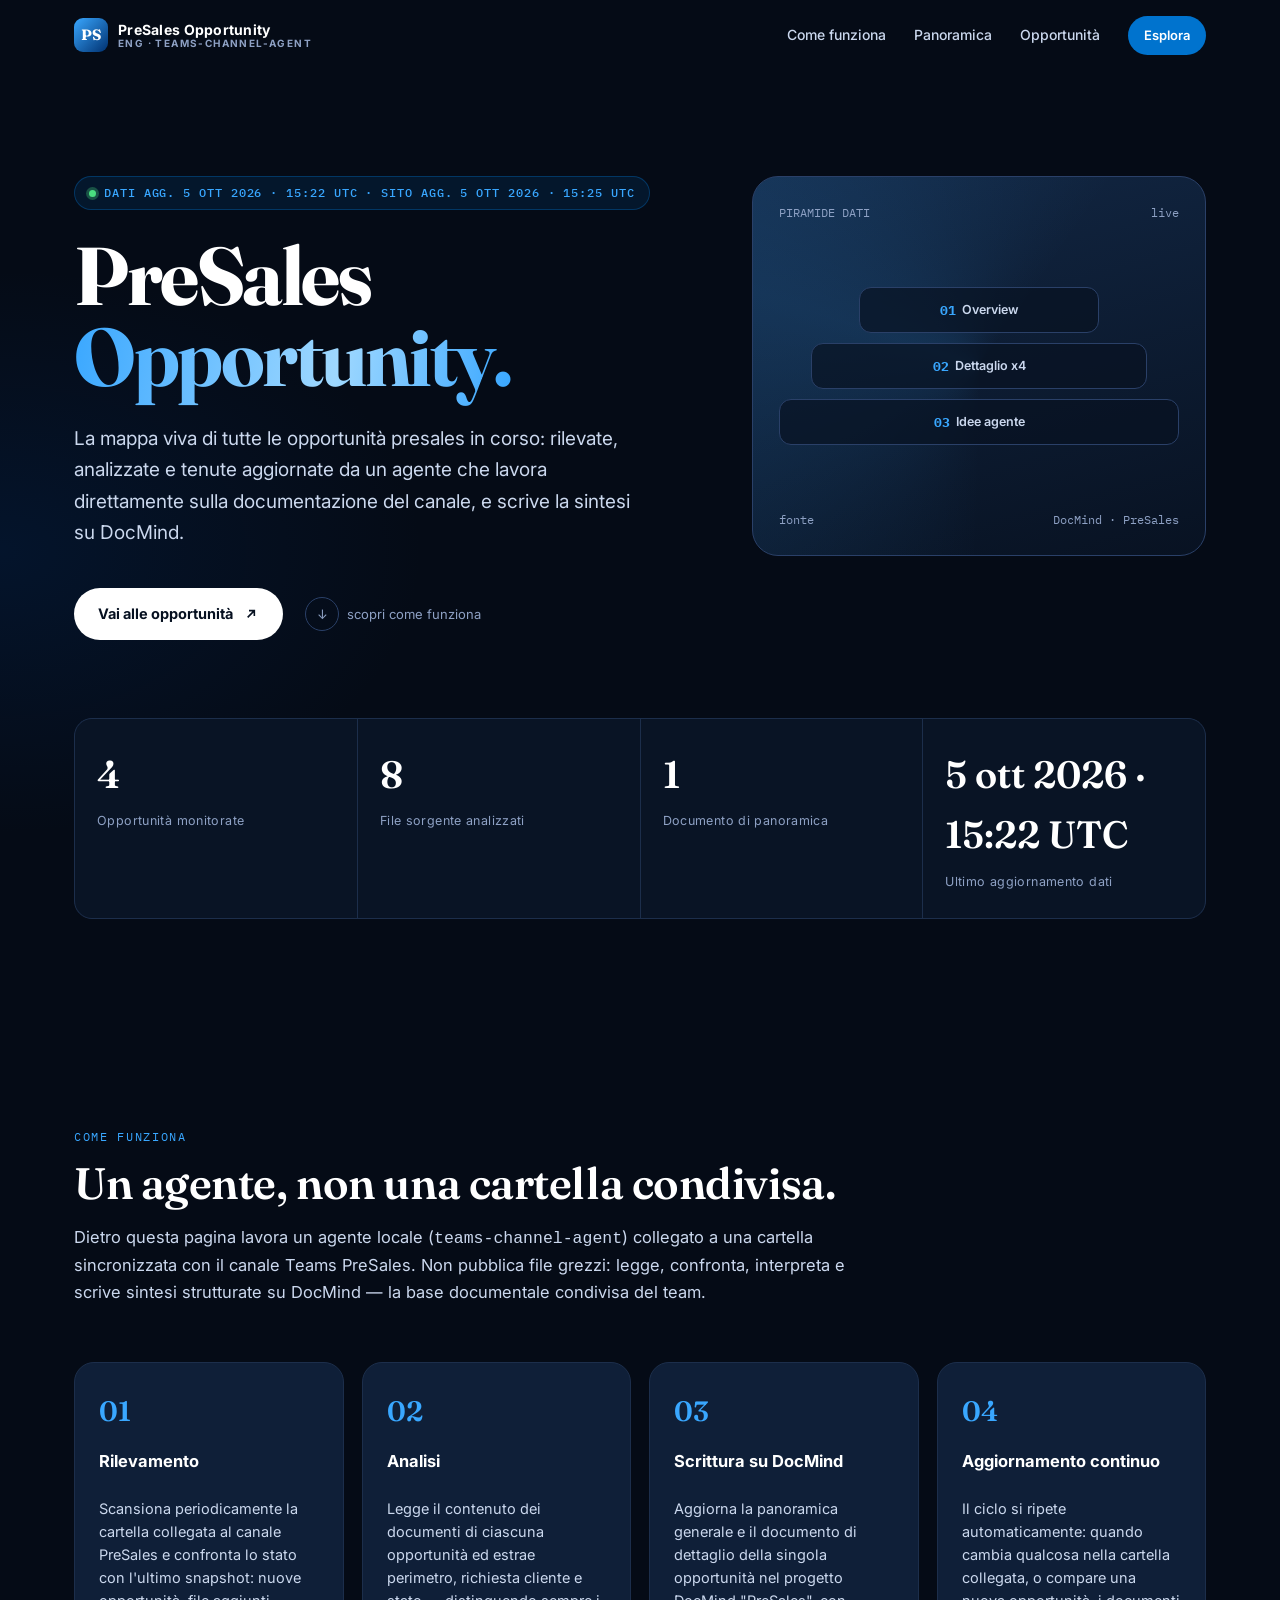
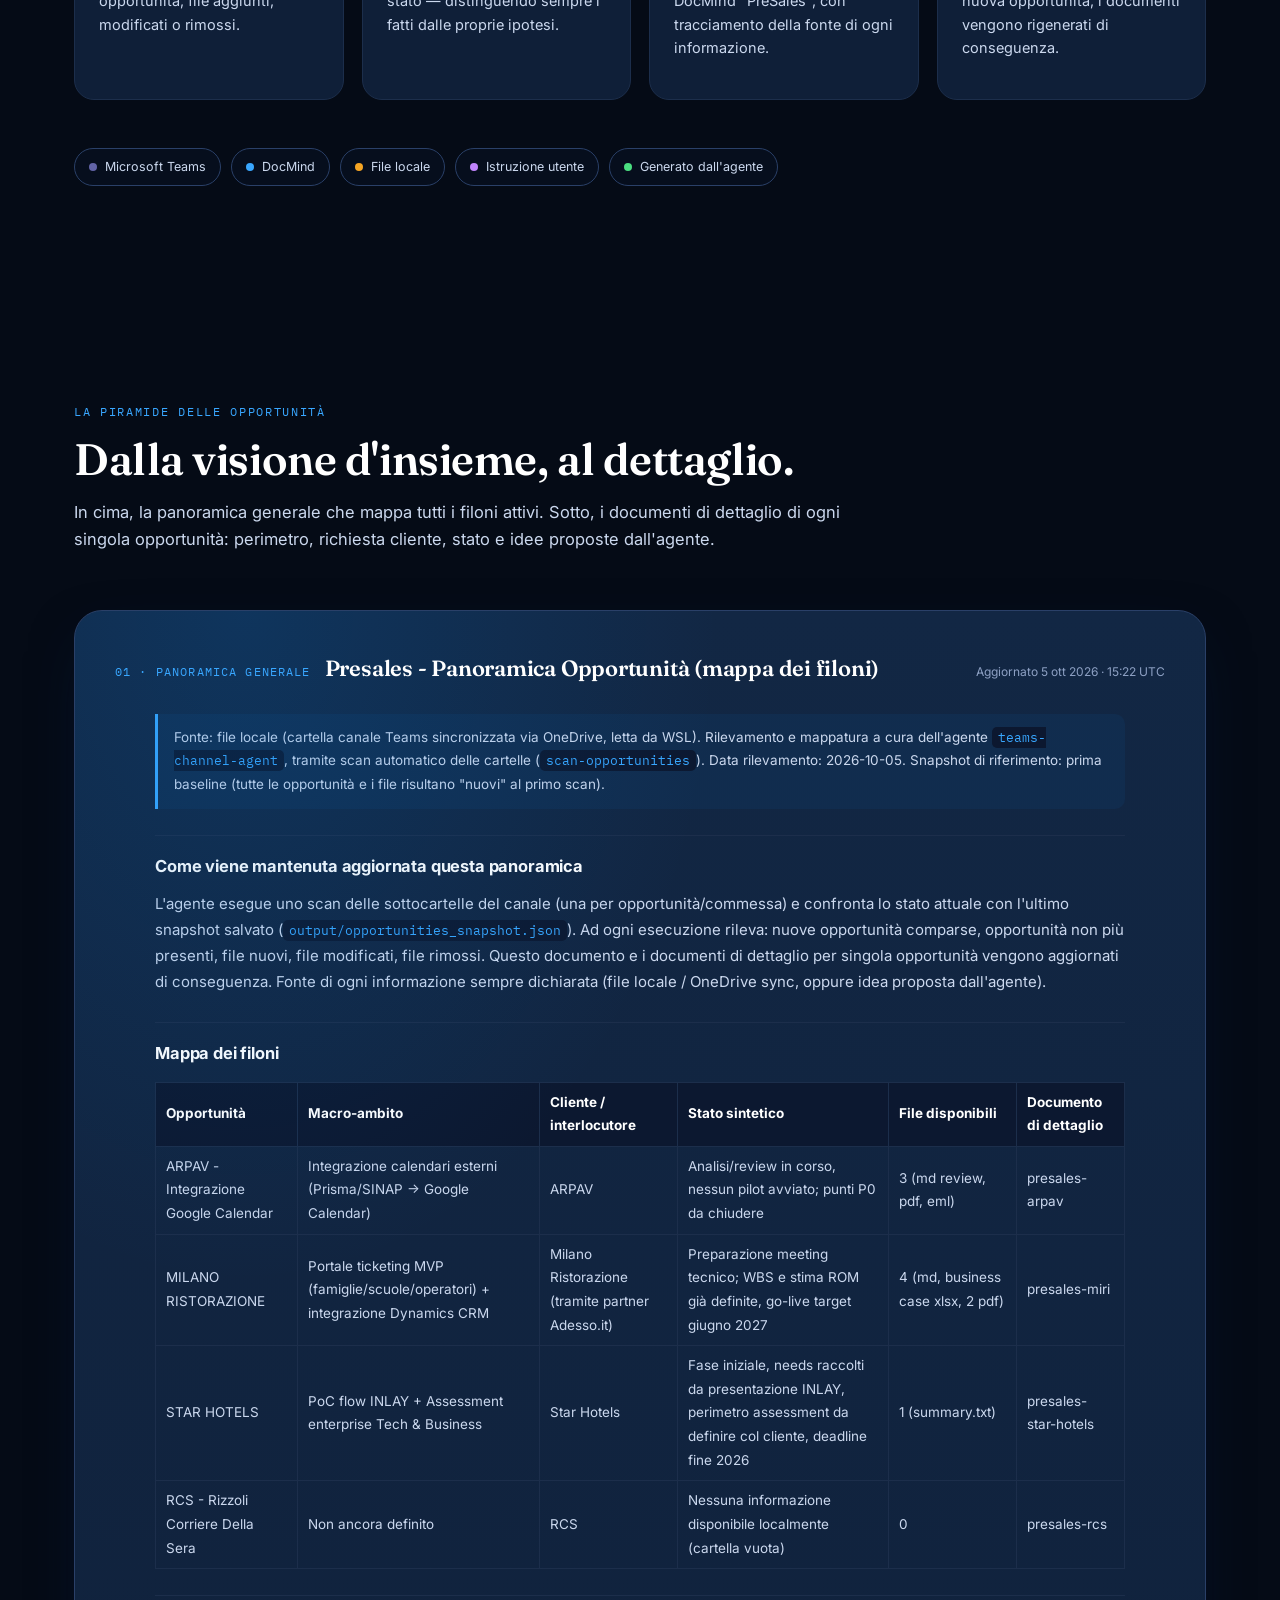
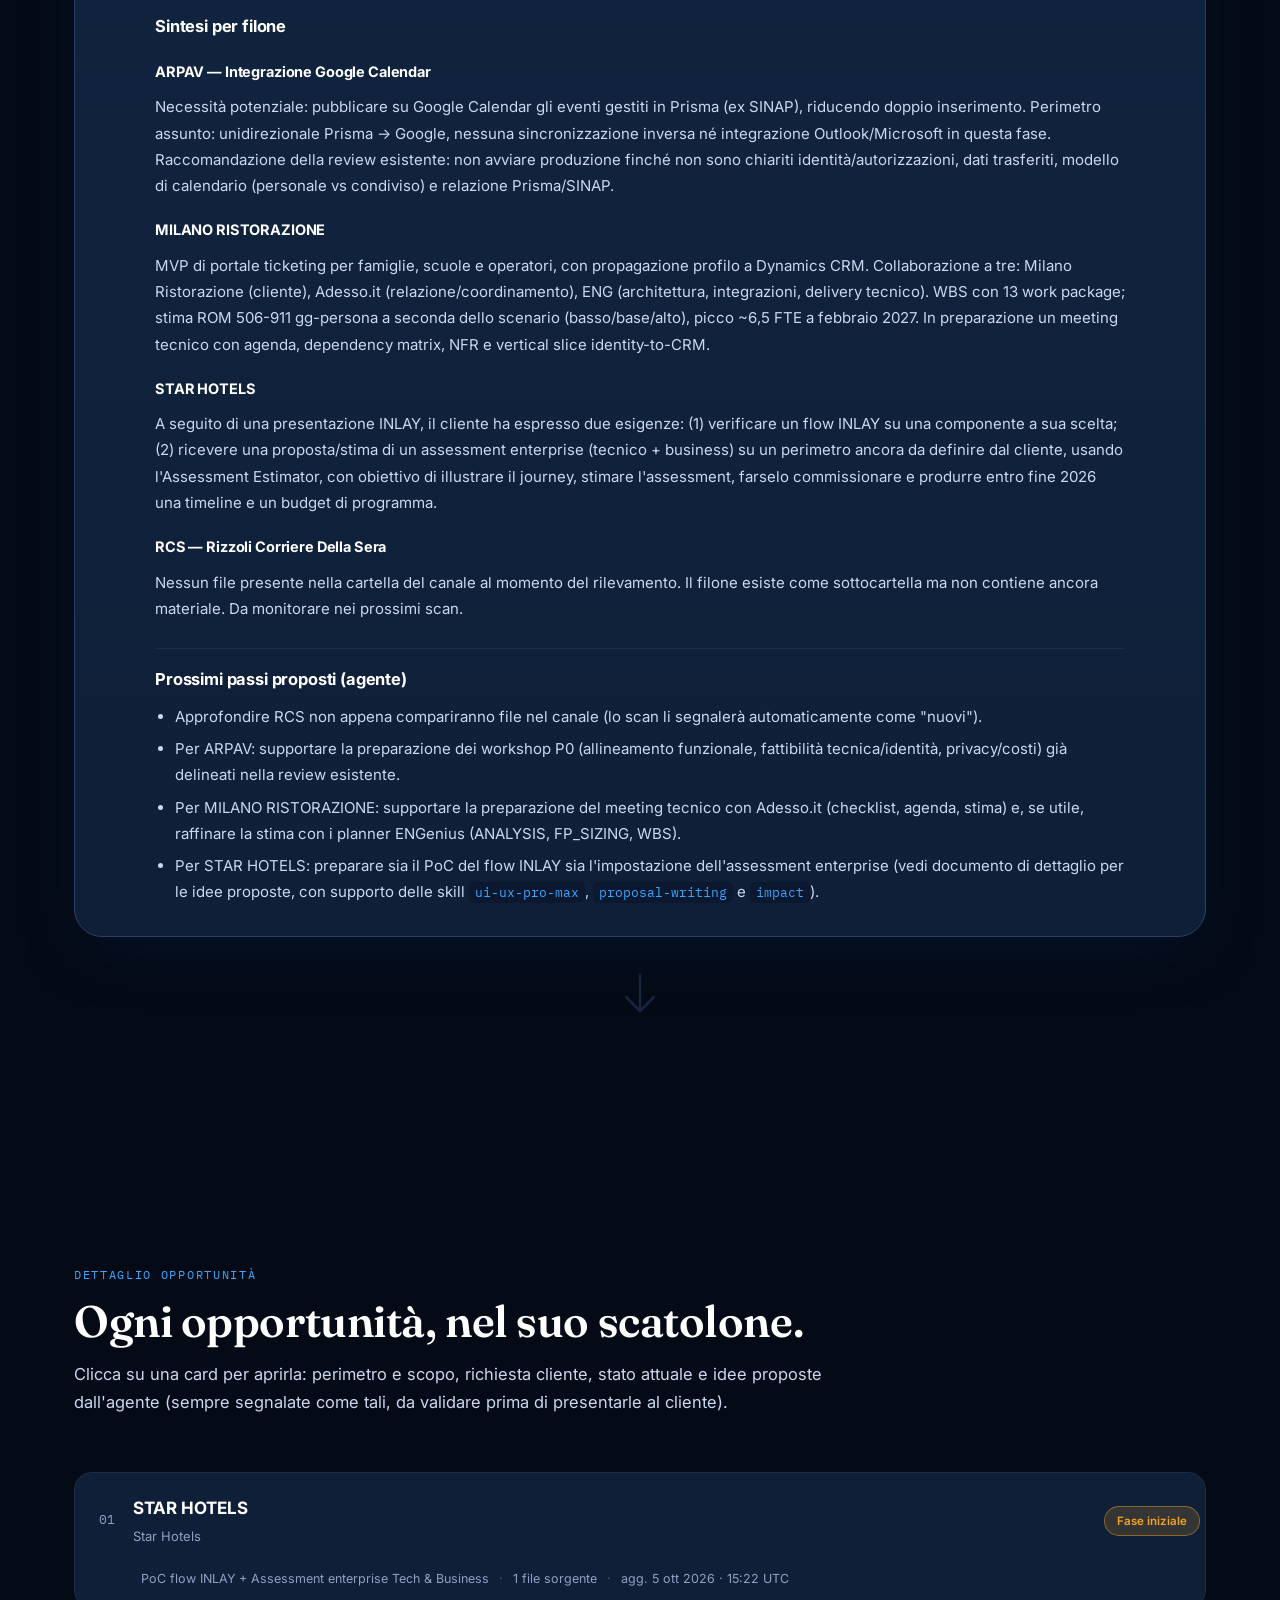
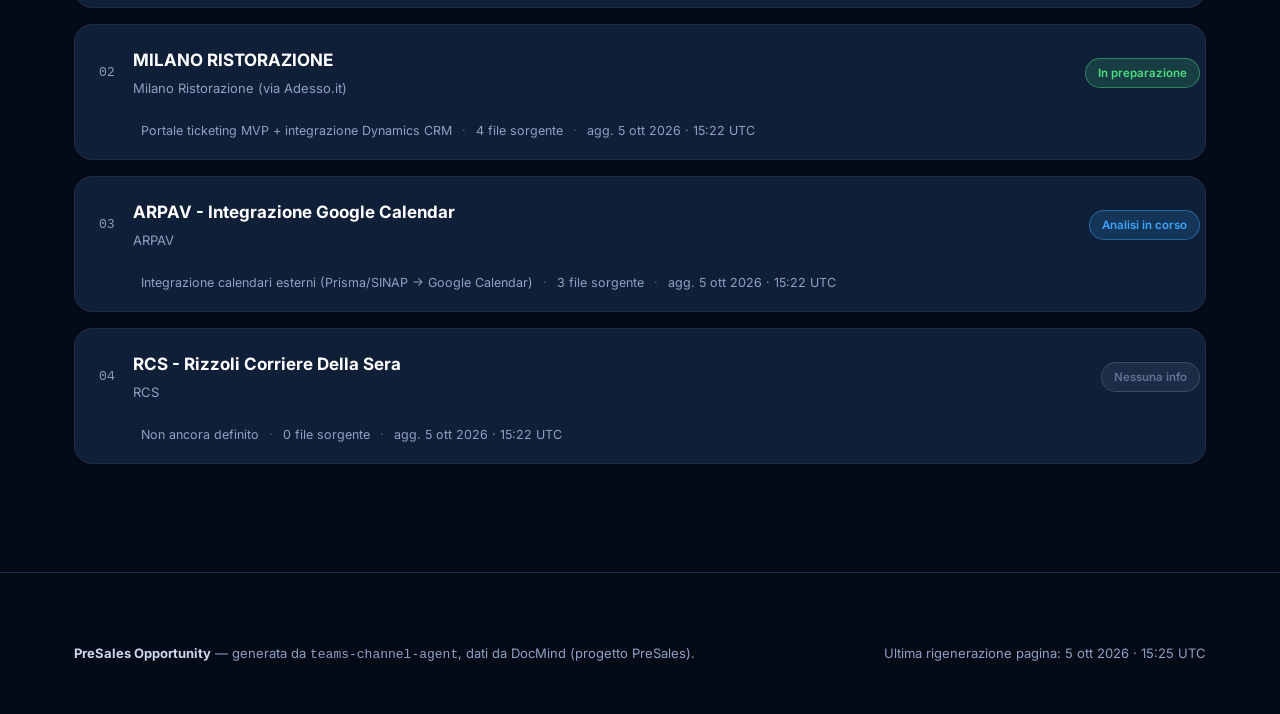
==== commit a338ce16: "Migliora layout/leggibilità pagina PreSales e rende reale l'auto-aggiornamento - Hero a due colonne " ====
--- a/site/index.html
+++ b/site/index.html
@@ -13,7 +13,7 @@
   --bg:#050B16; --bg2:#081222; --bg3:#0C1830;
   --card:#0F1F38; --card2:#122744;
   --line:#1C2E4B; --line2:#2A4068;
-  --ink:#EEF3FB; --ink2:#A6B6D4; --ink3:#5F7290;
+  --ink:#FFFFFF; --ink2:#CBD8EE; --ink3:#8EA1C4;
   --blue:#0073CE; --blue2:#39A7FF; --blue-deep:#003170;
   --on-accent:#03101F;
   --radius:20px;
@@ -24,8 +24,8 @@
 html{scroll-behavior:smooth;background:var(--bg)}
 body{
   margin:0;background:
-    radial-gradient(70vmax 50vmax at 85% -10%, color-mix(in srgb, var(--blue) 18%, transparent), transparent 60%),
-    radial-gradient(60vmax 40vmax at 0% 10%, color-mix(in srgb, var(--blue-deep) 35%, transparent), transparent 55%),
+    radial-gradient(70vmax 50vmax at 85% -10%, color-mix(in srgb, var(--blue) 12%, transparent), transparent 60%),
+    radial-gradient(60vmax 40vmax at 0% 10%, color-mix(in srgb, var(--blue-deep) 24%, transparent), transparent 55%),
     var(--bg);
   color:var(--ink);
   font-family:"Inter",-apple-system,BlinkMacSystemFont,"Segoe UI",Roboto,sans-serif;
@@ -56,13 +56,24 @@
 .nav-cta:hover{transform:translateY(-1px);box-shadow:0 8px 24px -8px color-mix(in srgb, var(--blue) 70%, transparent)}
 
 /* hero */
-.hero{position:relative;padding:188px 0 110px;overflow:hidden}
-.kicker{display:inline-flex;align-items:center;gap:8px;font-family:"IBM Plex Mono",monospace;font-size:11.5px;font-weight:500;letter-spacing:.12em;text-transform:uppercase;color:var(--blue2);background:color-mix(in srgb, var(--blue) 12%, transparent);border:1px solid color-mix(in srgb, var(--blue) 35%, transparent);padding:7px 14px;border-radius:980px;margin-bottom:26px}
+.hero{position:relative;padding:176px 0 100px;overflow:hidden}
+.hero-grid{display:grid;grid-template-columns:1.25fr .9fr;gap:48px;align-items:start}
+.hero-visual{position:relative;min-height:380px;border:1px solid var(--line2);border-radius:26px;background:linear-gradient(165deg, var(--card2), var(--bg2));overflow:hidden;display:flex;flex-direction:column;justify-content:space-between;padding:26px}
+.hero-visual::before{content:"";position:absolute;inset:-30%;background:conic-gradient(from 180deg at 50% 50%, transparent, color-mix(in srgb,var(--blue2) 30%, transparent), transparent 60%);animation:spin 14s linear infinite;opacity:.5}
+@keyframes spin{to{transform:rotate(360deg)}}
+.hero-visual .hv-row{position:relative;display:flex;justify-content:space-between;align-items:center;font-family:"IBM Plex Mono",monospace;font-size:12px;color:var(--ink3)}
+.hero-visual .hv-pyramid{position:relative;flex:1;display:flex;flex-direction:column;align-items:center;justify-content:center;gap:10px;padding:20px 0}
+.hv-tier{display:flex;align-items:center;justify-content:center;border:1px solid var(--line2);border-radius:12px;background:color-mix(in srgb, var(--bg2) 70%, transparent);color:var(--ink2);font-size:12.5px;font-weight:600;padding:12px 0}
+.hv-tier.t1{width:60%}
+.hv-tier.t2{width:84%}
+.hv-tier.t3{width:100%}
+.hv-tier b{color:var(--blue2);font-family:"IBM Plex Mono",monospace;margin-right:6px}
+.kicker{display:inline-flex;align-items:center;gap:8px;font-family:"IBM Plex Mono",monospace;font-size:11.5px;font-weight:500;letter-spacing:.08em;text-transform:uppercase;color:var(--blue2);background:color-mix(in srgb, var(--blue) 12%, transparent);border:1px solid color-mix(in srgb, var(--blue) 35%, transparent);padding:7px 14px;border-radius:980px;margin-bottom:26px;flex-wrap:wrap}
 .kicker .dot-live{width:7px;height:7px;border-radius:50%;background:#4ADE80;box-shadow:0 0 0 3px color-mix(in srgb,#4ADE80 30%, transparent);animation:pulse 2s infinite}
 @keyframes pulse{0%,100%{opacity:1}50%{opacity:.4}}
-h1.title{font-size:clamp(44px,8vw,92px);font-weight:700;line-height:.98;letter-spacing:-.03em;max-width:980px}
+h1.title{font-size:clamp(44px,6.4vw,84px);font-weight:700;line-height:.98;letter-spacing:-.03em}
 h1.title .accent{background:linear-gradient(100deg,var(--blue2),#9fd8ff 60%, var(--blue2));-webkit-background-clip:text;background-clip:text;color:transparent}
-.hero p.lead{margin-top:26px;max-width:620px;font-size:19px;color:var(--ink2);line-height:1.6}
+.hero p.lead{margin-top:26px;max-width:92%;font-size:19px;color:var(--ink2);line-height:1.65}
 .hero-cta-row{margin-top:40px;display:flex;align-items:center;gap:22px;flex-wrap:wrap}
 .btn-primary{display:inline-flex;align-items:center;gap:10px;background:var(--ink);color:#061020;font-weight:700;padding:14px 24px;border-radius:980px;text-decoration:none;font-size:14.5px;transition:transform .25s cubic-bezier(.2,.8,.2,1), box-shadow .25s}
 .btn-primary:hover{transform:translateY(-2px);box-shadow:0 14px 34px -10px rgba(255,255,255,.25)}
@@ -81,7 +92,7 @@
 /* section generic */
 section{padding:108px 0;position:relative}
 .section-label{font-family:"IBM Plex Mono",monospace;font-size:12px;letter-spacing:.14em;text-transform:uppercase;color:var(--blue2);margin-bottom:14px;display:block}
-.section-head{max-width:720px;margin-bottom:56px}
+.section-head{max-width:800px;margin-bottom:56px}
 .section-head h2{font-size:clamp(28px,4.2vw,44px);font-weight:600;line-height:1.08}
 .section-head p{margin-top:16px;color:var(--ink2);font-size:16.5px;line-height:1.65}
 
@@ -162,6 +173,10 @@
 footer .wrap{display:flex;justify-content:space-between;flex-wrap:wrap;gap:20px;color:var(--ink3);font-size:13px}
 footer strong{color:var(--ink2)}
 
+@media (max-width:860px){
+  .hero-grid{grid-template-columns:1fr}
+  .hero-visual{display:none}
+}
 @media (max-width:720px){
   .opp-head{grid-template-columns:auto 1fr;grid-template-areas:"num main" "status status";row-gap:10px}
   .opp-status{grid-area:status;justify-self:start}
@@ -192,21 +207,34 @@
 
 <section class="hero" id="top">
   <div class="wrap">
-    <span class="kicker"><span class="dot-live"></span> Aggiornato automaticamente dall'agente</span>
-    <h1 class="title">PreSales<br><span class="accent">Opportunity.</span></h1>
-    <p class="lead">La mappa viva di tutte le opportunità presales in corso: rilevate, analizzate e tenute aggiornate da un agente che lavora direttamente sulla documentazione del canale, e scrive la sintesi su DocMind.</p>
-    <div class="hero-cta-row">
-      <a href="#opportunita" class="btn-primary">Vai alle opportunità
-        <svg width="16" height="16" viewBox="0 0 24 24" fill="none" stroke="currentColor" stroke-width="2.4"><path d="M7 17 17 7M9 7h8v8"/></svg>
-      </a>
-      <a href="#come-funziona" class="scroll-hint"><span class="circle">&darr;</span> scopri come funziona</a>
+    <div class="hero-grid">
+      <div class="hero-text">
+        <span class="kicker"><span class="dot-live"></span> Dati agg. 5 ott 2026 · 15:22 UTC &middot; Sito agg. 5 ott 2026 · 15:25 UTC</span>
+        <h1 class="title">PreSales<br><span class="accent">Opportunity.</span></h1>
+        <p class="lead">La mappa viva di tutte le opportunità presales in corso: rilevate, analizzate e tenute aggiornate da un agente che lavora direttamente sulla documentazione del canale, e scrive la sintesi su DocMind.</p>
+        <div class="hero-cta-row">
+          <a href="#opportunita" class="btn-primary">Vai alle opportunità
+            <svg width="16" height="16" viewBox="0 0 24 24" fill="none" stroke="currentColor" stroke-width="2.4"><path d="M7 17 17 7M9 7h8v8"/></svg>
+          </a>
+          <a href="#come-funziona" class="scroll-hint"><span class="circle">&darr;</span> scopri come funziona</a>
+        </div>
+      </div>
+      <div class="hero-visual reveal">
+        <div class="hv-row"><span>PIRAMIDE DATI</span><span>live</span></div>
+        <div class="hv-pyramid">
+          <div class="hv-tier t1"><b>01</b> Overview</div>
+          <div class="hv-tier t2"><b>02</b> Dettaglio x4</div>
+          <div class="hv-tier t3"><b>03</b> Idee agente</div>
+        </div>
+        <div class="hv-row"><span>fonte</span><span>DocMind · PreSales</span></div>
+      </div>
     </div>
 
     <div class="stats">
       <div class="stat"><div class="num mono">4</div><div class="lab">Opportunità monitorate</div></div>
       <div class="stat"><div class="num mono">8</div><div class="lab">File sorgente analizzati</div></div>
       <div class="stat"><div class="num mono">1</div><div class="lab">Documento di panoramica</div></div>
-      <div class="stat"><div class="num mono" id="statUpdated">live</div><div class="lab">Ultimo aggiornamento: 5 ott 2026 · 15:00 UTC</div></div>
+      <div class="stat"><div class="num mono" id="statUpdated">5 ott 2026 · 15:22 UTC</div><div class="lab">Ultimo aggiornamento dati</div></div>
     </div>
   </div>
 </section>
@@ -247,7 +275,7 @@
       <div class="overview-head">
         <span class="overview-kicker">01 &middot; Panoramica generale</span>
         <h3>Presales - Panoramica Opportunità (mappa dei filoni)</h3>
-        <span class="overview-updated">Aggiornato 5 ott 2026 · 13:45 UTC</span>
+        <span class="overview-updated">Aggiornato 5 ott 2026 · 15:22 UTC</span>
       </div>
       <div class="opp-body opp-body--open">
         <div class="opp-body-inner prose">
@@ -354,7 +382,7 @@
         <span class="dot">&middot;</span>
         <span>1 file sorgente</span>
         <span class="dot">&middot;</span>
-        <span>agg. 5 ott 2026 · 14:45 UTC</span>
+        <span>agg. 5 ott 2026 · 15:22 UTC</span>
       </div>
       <div class="opp-body">
         <div class="opp-body-inner prose">
@@ -418,7 +446,7 @@
         <span class="dot">&middot;</span>
         <span>4 file sorgente</span>
         <span class="dot">&middot;</span>
-        <span>agg. 5 ott 2026 · 13:46 UTC</span>
+        <span>agg. 5 ott 2026 · 15:22 UTC</span>
       </div>
       <div class="opp-body">
         <div class="opp-body-inner prose">
@@ -505,7 +533,7 @@
         <span class="dot">&middot;</span>
         <span>3 file sorgente</span>
         <span class="dot">&middot;</span>
-        <span>agg. 5 ott 2026 · 13:46 UTC</span>
+        <span>agg. 5 ott 2026 · 15:22 UTC</span>
       </div>
       <div class="opp-body">
         <div class="opp-body-inner prose">
@@ -562,7 +590,7 @@
         <span class="dot">&middot;</span>
         <span>0 file sorgente</span>
         <span class="dot">&middot;</span>
-        <span>agg. 5 ott 2026 · 13:47 UTC</span>
+        <span>agg. 5 ott 2026 · 15:22 UTC</span>
       </div>
       <div class="opp-body">
         <div class="opp-body-inner prose">
@@ -594,7 +622,7 @@
 <footer>
   <div class="wrap">
     <div><strong>PreSales Opportunity</strong> — generata da <code>teams-channel-agent</code>, dati da DocMind (progetto PreSales).</div>
-    <div>Ultima rigenerazione pagina: 5 ott 2026 · 15:00 UTC</div>
+    <div>Ultima rigenerazione pagina: 5 ott 2026 · 15:25 UTC</div>
   </div>
 </footer>
 
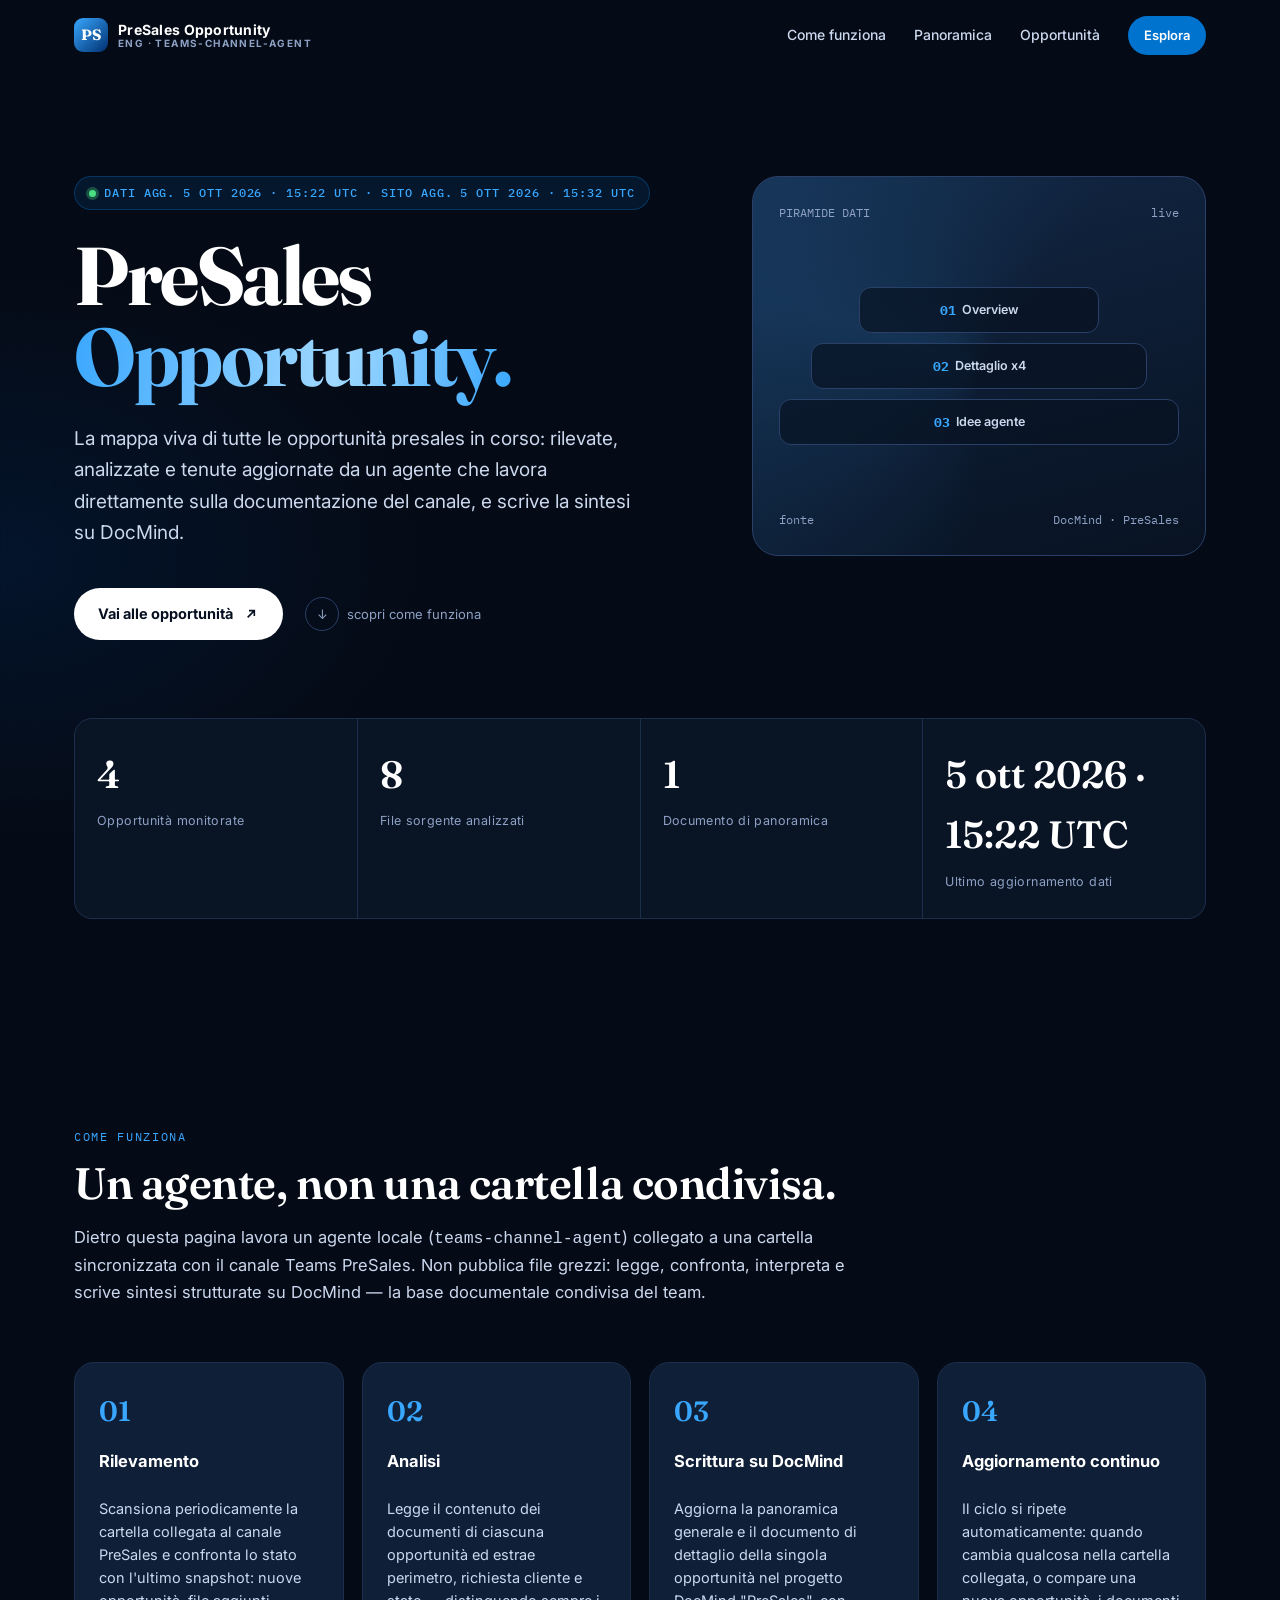
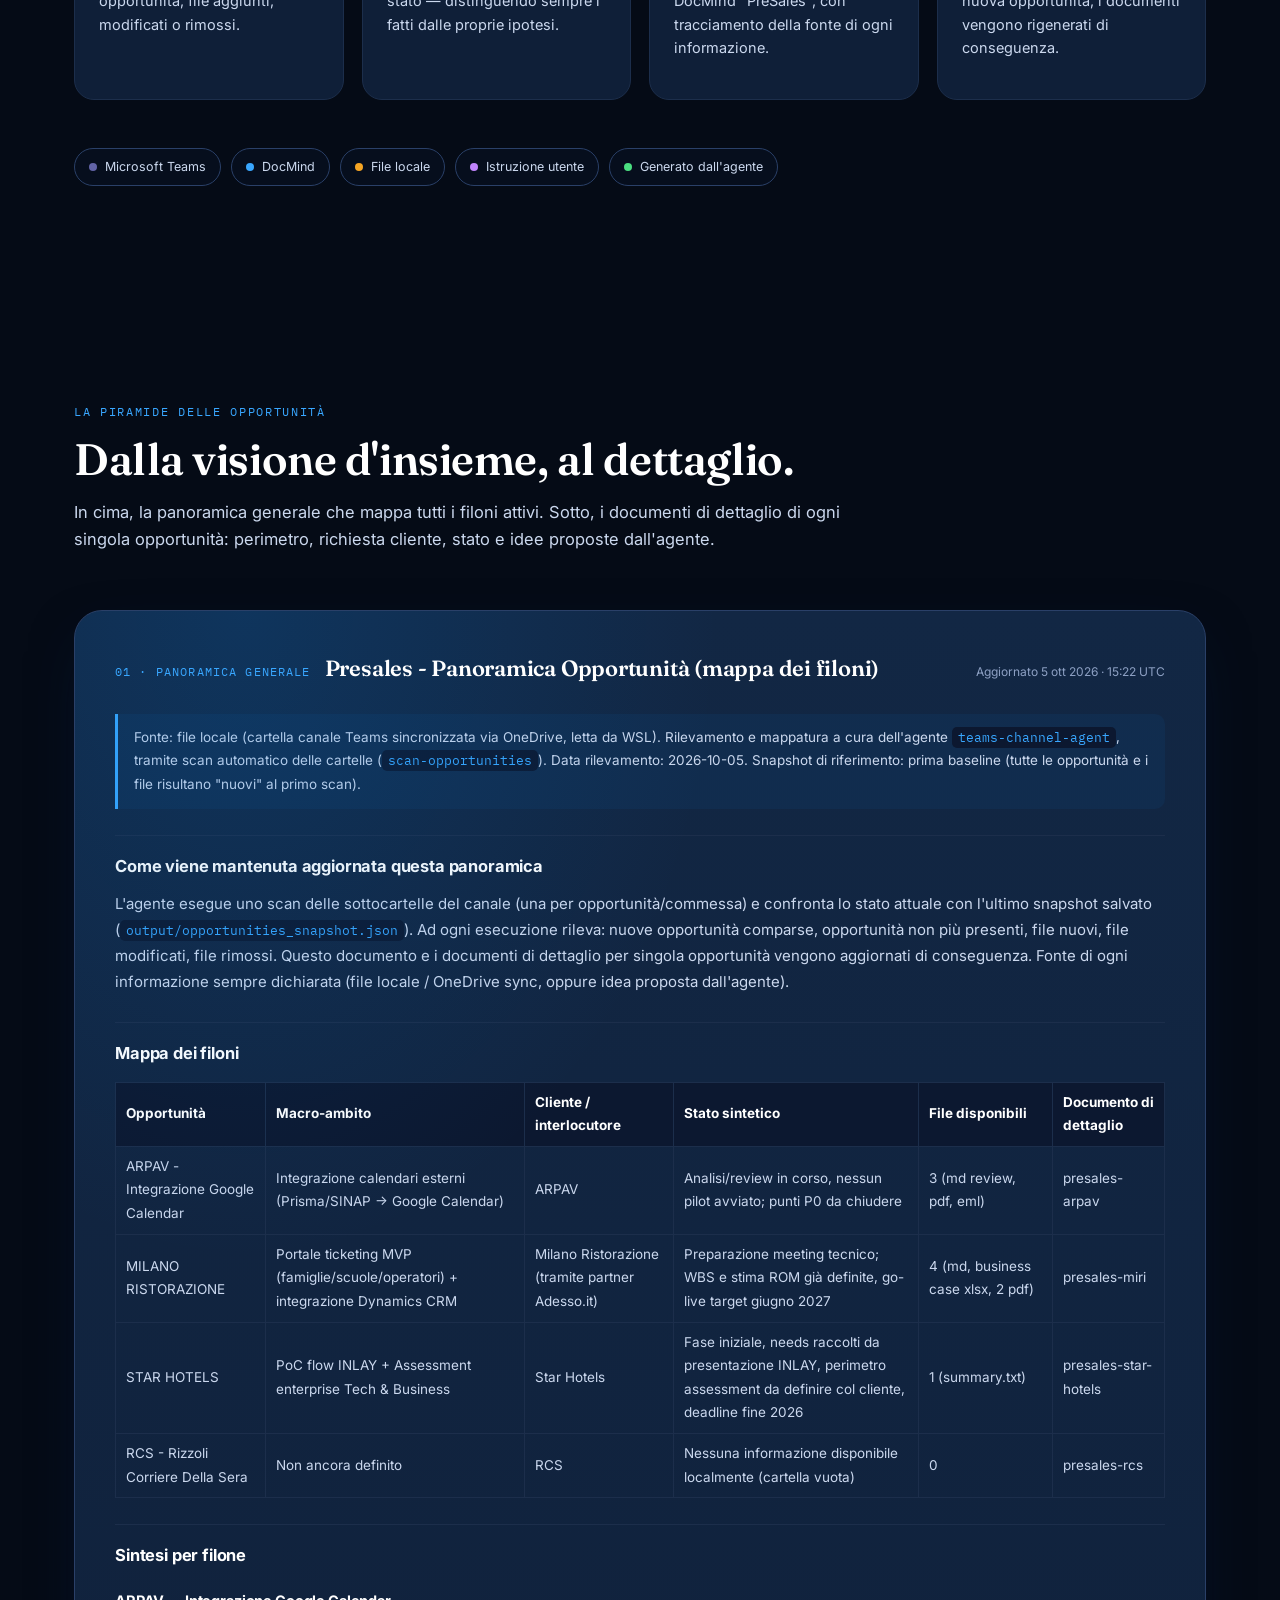
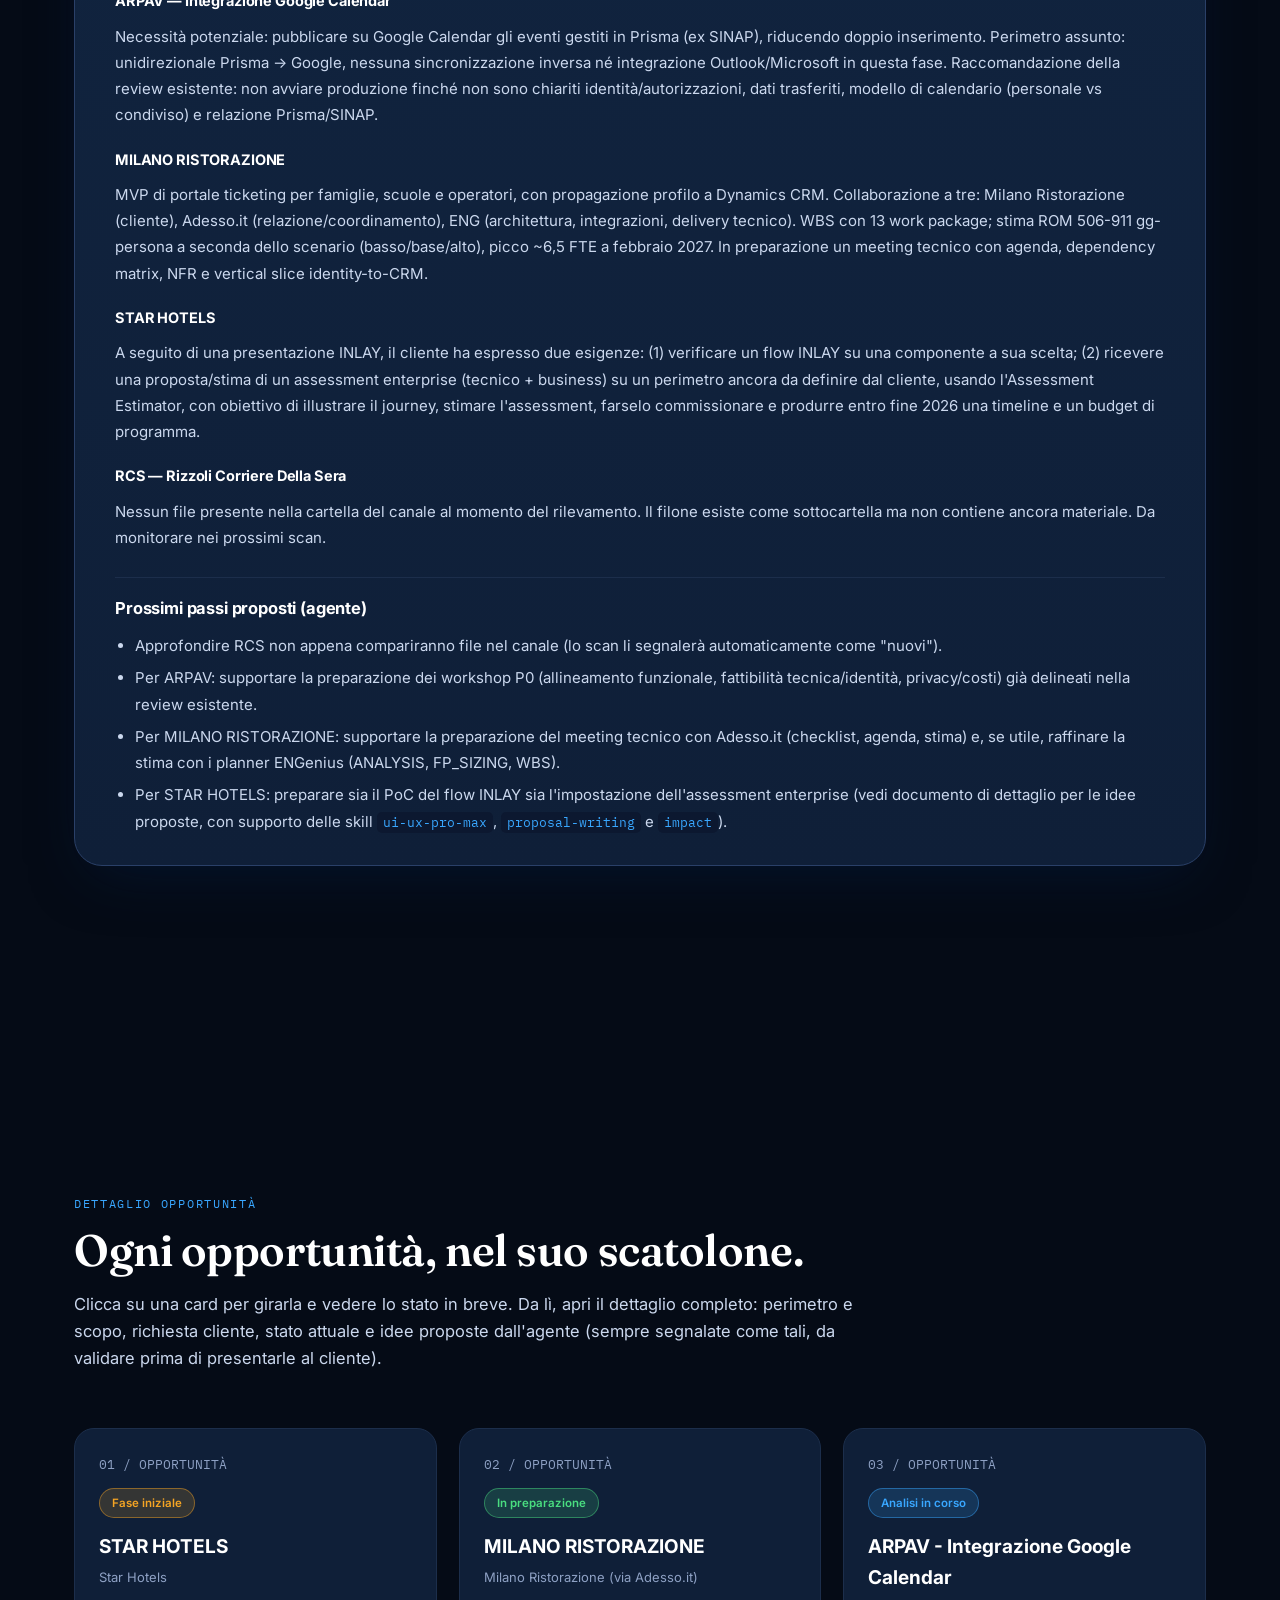
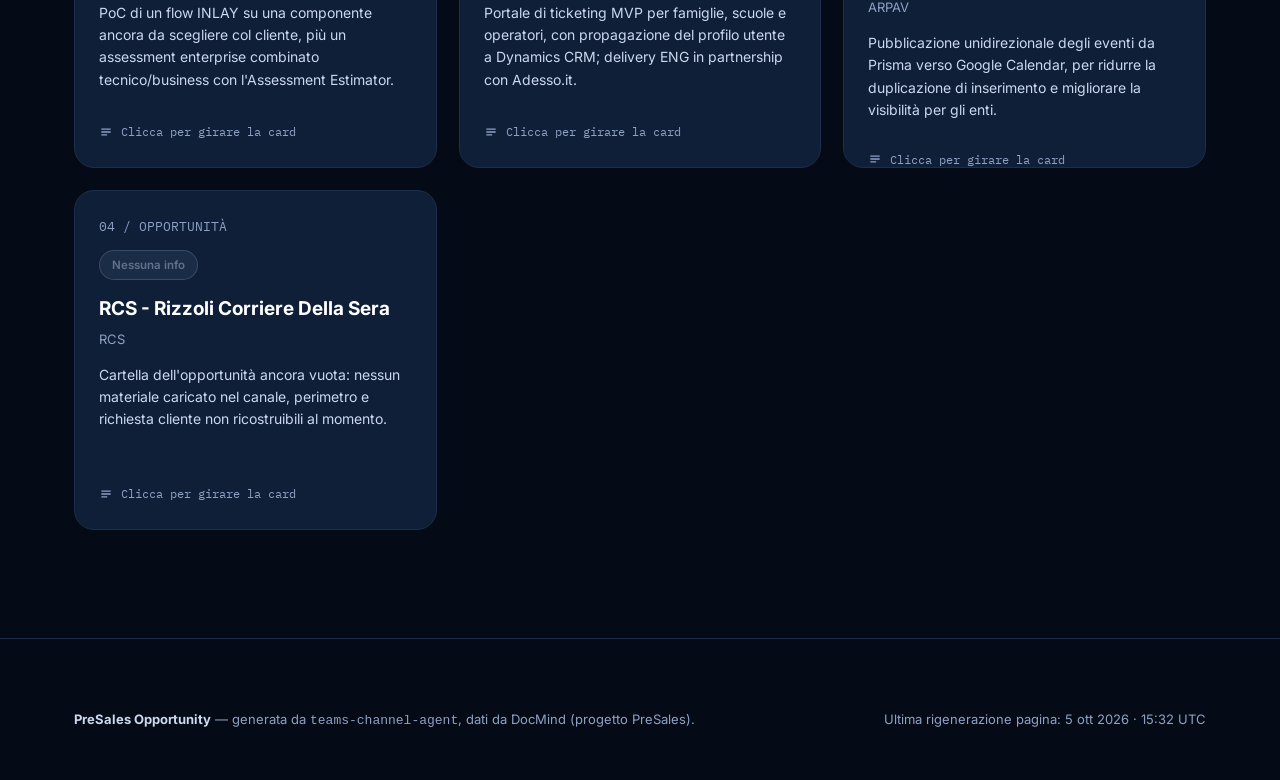
==== commit 429b2942: "Card opportunità flip + pagine di dettaglio navigabili - Sezione Opportunità ora mostra card (fronte" ====
--- a/site/index.html
+++ b/site/index.html
@@ -8,183 +8,7 @@
 <link rel="preconnect" href="https://fonts.googleapis.com">
 <link rel="preconnect" href="https://fonts.gstatic.com" crossorigin>
 <link rel="stylesheet" href="https://fonts.googleapis.com/css2?family=Fraunces:opsz,wght@9..144,500;9..144,600;9..144,700&family=Inter:wght@400;500;600;700;800&family=IBM+Plex+Mono:wght@500&display=swap">
-<style>
-:root{
-  --bg:#050B16; --bg2:#081222; --bg3:#0C1830;
-  --card:#0F1F38; --card2:#122744;
-  --line:#1C2E4B; --line2:#2A4068;
-  --ink:#FFFFFF; --ink2:#CBD8EE; --ink3:#8EA1C4;
-  --blue:#0073CE; --blue2:#39A7FF; --blue-deep:#003170;
-  --on-accent:#03101F;
-  --radius:20px;
-  --maxw:1180px;
-  --shadow: 0 20px 60px -20px rgba(0,30,70,.55);
-}
-*{box-sizing:border-box}
-html{scroll-behavior:smooth;background:var(--bg)}
-body{
-  margin:0;background:
-    radial-gradient(70vmax 50vmax at 85% -10%, color-mix(in srgb, var(--blue) 12%, transparent), transparent 60%),
-    radial-gradient(60vmax 40vmax at 0% 10%, color-mix(in srgb, var(--blue-deep) 24%, transparent), transparent 55%),
-    var(--bg);
-  color:var(--ink);
-  font-family:"Inter",-apple-system,BlinkMacSystemFont,"Segoe UI",Roboto,sans-serif;
-  font-size:16px; line-height:1.6; -webkit-font-smoothing:antialiased; overflow-x:hidden;
-}
-.wrap{max-width:var(--maxw);margin:0 auto;padding-inline:24px}
-a{color:var(--blue2)}
-.mono{font-family:"IBM Plex Mono",monospace;font-variant-numeric:tabular-nums}
-h1,h2,h3{font-family:"Fraunces",Georgia,serif;letter-spacing:-.01em;margin:0}
-::selection{background:color-mix(in srgb, var(--blue) 50%, transparent);color:#fff}
-
-/* progress bar */
-.progress{position:fixed;top:0;left:0;height:3px;width:0%;background:linear-gradient(90deg,var(--blue-deep),var(--blue2));z-index:1000;transition:width .08s linear}
-
-/* header */
-header.nav{position:fixed;top:0;left:0;right:0;z-index:900;padding:16px 0;transition:background .3s,border-color .3s,backdrop-filter .3s}
-header.nav .wrap{display:flex;align-items:center;justify-content:space-between}
-header.nav.solid{background:color-mix(in srgb, var(--bg2) 88%, transparent);backdrop-filter:blur(14px);border-bottom:1px solid var(--line)}
-.brand{display:flex;align-items:center;gap:10px;text-decoration:none;color:var(--ink);font-weight:700}
-.brand-mark{width:34px;height:34px;border-radius:9px;background:linear-gradient(135deg,var(--blue2),var(--blue-deep));display:grid;place-items:center;font-family:"Fraunces",serif;font-weight:700;color:#fff;font-size:15px}
-.brand-text{display:flex;flex-direction:column;line-height:1.1}
-.brand-text b{font-size:14px;letter-spacing:.02em}
-.brand-text span{font-size:10px;color:var(--ink3);letter-spacing:.14em;text-transform:uppercase}
-nav.links{display:flex;gap:28px;align-items:center}
-nav.links a{color:var(--ink2);text-decoration:none;font-size:14px;font-weight:500;transition:color .2s}
-nav.links a:hover{color:var(--ink)}
-.nav-cta{background:var(--blue);color:#fff !important;padding:9px 16px;border-radius:980px;font-size:13px !important;font-weight:600 !important;transition:transform .2s, box-shadow .2s}
-.nav-cta:hover{transform:translateY(-1px);box-shadow:0 8px 24px -8px color-mix(in srgb, var(--blue) 70%, transparent)}
-
-/* hero */
-.hero{position:relative;padding:176px 0 100px;overflow:hidden}
-.hero-grid{display:grid;grid-template-columns:1.25fr .9fr;gap:48px;align-items:start}
-.hero-visual{position:relative;min-height:380px;border:1px solid var(--line2);border-radius:26px;background:linear-gradient(165deg, var(--card2), var(--bg2));overflow:hidden;display:flex;flex-direction:column;justify-content:space-between;padding:26px}
-.hero-visual::before{content:"";position:absolute;inset:-30%;background:conic-gradient(from 180deg at 50% 50%, transparent, color-mix(in srgb,var(--blue2) 30%, transparent), transparent 60%);animation:spin 14s linear infinite;opacity:.5}
-@keyframes spin{to{transform:rotate(360deg)}}
-.hero-visual .hv-row{position:relative;display:flex;justify-content:space-between;align-items:center;font-family:"IBM Plex Mono",monospace;font-size:12px;color:var(--ink3)}
-.hero-visual .hv-pyramid{position:relative;flex:1;display:flex;flex-direction:column;align-items:center;justify-content:center;gap:10px;padding:20px 0}
-.hv-tier{display:flex;align-items:center;justify-content:center;border:1px solid var(--line2);border-radius:12px;background:color-mix(in srgb, var(--bg2) 70%, transparent);color:var(--ink2);font-size:12.5px;font-weight:600;padding:12px 0}
-.hv-tier.t1{width:60%}
-.hv-tier.t2{width:84%}
-.hv-tier.t3{width:100%}
-.hv-tier b{color:var(--blue2);font-family:"IBM Plex Mono",monospace;margin-right:6px}
-.kicker{display:inline-flex;align-items:center;gap:8px;font-family:"IBM Plex Mono",monospace;font-size:11.5px;font-weight:500;letter-spacing:.08em;text-transform:uppercase;color:var(--blue2);background:color-mix(in srgb, var(--blue) 12%, transparent);border:1px solid color-mix(in srgb, var(--blue) 35%, transparent);padding:7px 14px;border-radius:980px;margin-bottom:26px;flex-wrap:wrap}
-.kicker .dot-live{width:7px;height:7px;border-radius:50%;background:#4ADE80;box-shadow:0 0 0 3px color-mix(in srgb,#4ADE80 30%, transparent);animation:pulse 2s infinite}
-@keyframes pulse{0%,100%{opacity:1}50%{opacity:.4}}
-h1.title{font-size:clamp(44px,6.4vw,84px);font-weight:700;line-height:.98;letter-spacing:-.03em}
-h1.title .accent{background:linear-gradient(100deg,var(--blue2),#9fd8ff 60%, var(--blue2));-webkit-background-clip:text;background-clip:text;color:transparent}
-.hero p.lead{margin-top:26px;max-width:92%;font-size:19px;color:var(--ink2);line-height:1.65}
-.hero-cta-row{margin-top:40px;display:flex;align-items:center;gap:22px;flex-wrap:wrap}
-.btn-primary{display:inline-flex;align-items:center;gap:10px;background:var(--ink);color:#061020;font-weight:700;padding:14px 24px;border-radius:980px;text-decoration:none;font-size:14.5px;transition:transform .25s cubic-bezier(.2,.8,.2,1), box-shadow .25s}
-.btn-primary:hover{transform:translateY(-2px);box-shadow:0 14px 34px -10px rgba(255,255,255,.25)}
-.btn-primary svg{transition:transform .25s}
-.btn-primary:hover svg{transform:translate(3px,-3px)}
-.scroll-hint{display:inline-flex;align-items:center;gap:8px;color:var(--ink3);font-size:13px;text-decoration:none}
-.scroll-hint .circle{width:34px;height:34px;border-radius:50%;border:1px solid var(--line2);display:grid;place-items:center;animation:bob 2.4s ease-in-out infinite}
-@keyframes bob{0%,100%{transform:translateY(0)}50%{transform:translateY(5px)}}
-
-/* stats */
-.stats{margin-top:78px;display:grid;grid-template-columns:repeat(auto-fit,minmax(150px,1fr));gap:1px;background:var(--line);border:1px solid var(--line);border-radius:18px;overflow:hidden}
-.stat{background:color-mix(in srgb, var(--bg2) 92%, transparent);padding:26px 22px}
-.stat .num{font-family:"Fraunces",serif;font-size:38px;font-weight:600;color:var(--ink)}
-.stat .lab{margin-top:6px;font-size:12.5px;color:var(--ink3);letter-spacing:.03em}
-
-/* section generic */
-section{padding:108px 0;position:relative}
-.section-label{font-family:"IBM Plex Mono",monospace;font-size:12px;letter-spacing:.14em;text-transform:uppercase;color:var(--blue2);margin-bottom:14px;display:block}
-.section-head{max-width:800px;margin-bottom:56px}
-.section-head h2{font-size:clamp(28px,4.2vw,44px);font-weight:600;line-height:1.08}
-.section-head p{margin-top:16px;color:var(--ink2);font-size:16.5px;line-height:1.65}
-
-/* how it works */
-.steps{display:grid;grid-template-columns:repeat(auto-fit,minmax(230px,1fr));gap:18px}
-.step{background:var(--card);border:1px solid var(--line);border-radius:var(--radius);padding:26px 24px;transition:transform .3s, border-color .3s, box-shadow .3s}
-.step:hover{transform:translateY(-4px);border-color:var(--line2);box-shadow:var(--shadow)}
-.step .n{font-family:"Fraunces",serif;font-size:28px;color:var(--blue2);font-weight:600}
-.step h4{margin-top:14px;font-size:16.5px;color:var(--ink);font-family:"Inter";font-weight:700}
-.step p{margin-top:8px;color:var(--ink2);font-size:14.5px;line-height:1.6}
-
-.legend{margin-top:48px;display:flex;flex-wrap:wrap;gap:10px}
-.badge{display:inline-flex;align-items:center;gap:8px;padding:8px 14px;border-radius:980px;border:1px solid var(--line2);font-size:12.5px;color:var(--ink2);background:color-mix(in srgb, var(--bg2) 60%, transparent)}
-.badge i{width:8px;height:8px;border-radius:50%;display:inline-block}
-.badge.teams i{background:#6264A7}
-.badge.docmind i{background:var(--blue2)}
-.badge.locale i{background:#F5A524}
-.badge.istruzione i{background:#C084FC}
-.badge.agente i{background:#4ADE80}
-
-/* pyramid / overview */
-.pyramid-tag{display:flex;align-items:center;gap:10px;margin-bottom:18px}
-.overview-card{background:linear-gradient(180deg, var(--card2), var(--card));border:1px solid var(--line2);border-radius:28px;padding:40px 40px 10px;box-shadow:var(--shadow);position:relative;overflow:hidden}
-.overview-card::before{content:"";position:absolute;inset:0;background:radial-gradient(60% 50% at 15% 0%, color-mix(in srgb,var(--blue) 18%, transparent), transparent 70%);pointer-events:none}
-.overview-head{position:relative;display:flex;flex-wrap:wrap;align-items:baseline;gap:14px;margin-bottom:8px}
-.overview-kicker{font-family:"IBM Plex Mono",monospace;font-size:11.5px;letter-spacing:.1em;text-transform:uppercase;color:var(--blue2)}
-.overview-head h3{font-size:22px;font-weight:600}
-.overview-updated{margin-left:auto;font-size:12px;color:var(--ink3)}
-
-.pyramid-connector{display:flex;justify-content:center;margin:36px 0;}
-.pyramid-connector svg{opacity:.5}
-
-/* opportunity cards (pyramid base) */
-.opp-grid{display:grid;gap:16px}
-.opp-card{background:var(--card);border:1px solid var(--line);border-radius:18px;overflow:hidden;transition:border-color .3s, box-shadow .3s}
-.opp-card:hover{border-color:var(--line2)}
-.opp-card.is-open{box-shadow:var(--shadow);border-color:color-mix(in srgb, var(--accent) 40%, var(--line2))}
-.opp-head{all:unset;cursor:pointer;display:grid;grid-template-columns:auto 1fr auto auto;align-items:center;gap:18px;padding:22px 24px;width:100%}
-.opp-num{font-family:"IBM Plex Mono",monospace;color:var(--ink3);font-size:13px}
-.opp-head-main{display:flex;flex-direction:column;gap:4px;min-width:0}
-.opp-title{font-weight:700;font-size:17px;color:var(--ink);font-family:"Inter"}
-.opp-client{font-size:13px;color:var(--ink3)}
-.opp-status{font-size:11.5px;font-weight:600;color:var(--accent);background:color-mix(in srgb, var(--accent) 16%, transparent);border:1px solid color-mix(in srgb, var(--accent) 45%, transparent);padding:5px 12px;border-radius:980px;white-space:nowrap}
-.opp-chevron{width:11px;height:11px;border-right:2px solid var(--ink3);border-bottom:2px solid var(--ink3);transform:rotate(-45deg);transition:transform .3s}
-.opp-card.is-open .opp-chevron{transform:rotate(45deg)}
-.opp-sub{padding:0 24px 18px 66px;display:flex;gap:10px;flex-wrap:wrap;font-size:12.5px;color:var(--ink3)}
-.opp-sub .dot{opacity:.5}
-.opp-body{display:grid;grid-template-rows:0fr;transition:grid-template-rows .4s ease}
-.opp-body--open{grid-template-rows:1fr}
-.opp-card.is-open .opp-body{grid-template-rows:1fr}
-.opp-body-inner{overflow:hidden;padding:0 24px}
-.opp-card.is-open .opp-body-inner{padding:6px 24px 30px}
-.opp-body--open .opp-body-inner{overflow:visible;padding:6px 40px 10px}
-
-/* prose (rendered markdown) */
-.prose{color:var(--ink2);font-size:15px;line-height:1.75}
-.prose h1{display:none}
-.prose h2{font-family:"Inter";font-size:16.5px;font-weight:700;color:var(--ink);margin:26px 0 10px;padding-top:16px;border-top:1px solid var(--line)}
-.prose h2:first-child{border-top:none;padding-top:0;margin-top:4px}
-.prose h3{font-family:"Inter";font-size:14.5px;font-weight:700;color:var(--ink);margin:18px 0 8px}
-.prose p{margin:10px 0}
-.prose ul,.prose ol{padding-left:20px;margin:10px 0}
-.prose li{margin:6px 0}
-.prose strong{color:var(--ink)}
-.prose code{background:var(--bg3);padding:2px 6px;border-radius:5px;font-family:"IBM Plex Mono",monospace;font-size:13px;color:var(--blue2)}
-.prose table{border-collapse:collapse;width:100%;margin:14px 0;font-size:13.5px}
-.prose th,.prose td{border:1px solid var(--line);padding:8px 10px;text-align:left}
-.prose th{color:var(--ink);background:var(--bg3)}
-.prose blockquote.src-note{margin:14px 0;padding:12px 16px;border-left:3px solid var(--blue2);background:color-mix(in srgb, var(--blue) 8%, transparent);border-radius:0 10px 10px 0;font-size:13.5px;color:var(--ink2)}
-.prose blockquote.src-note p{margin:0}
-
-/* reveal animation */
-.reveal{opacity:0;transform:translateY(24px);transition:opacity .7s cubic-bezier(.2,.7,.2,1), transform .7s cubic-bezier(.2,.7,.2,1)}
-.reveal.in{opacity:1;transform:translateY(0)}
-
-/* footer */
-footer{padding:70px 0 50px;border-top:1px solid var(--line)}
-footer .wrap{display:flex;justify-content:space-between;flex-wrap:wrap;gap:20px;color:var(--ink3);font-size:13px}
-footer strong{color:var(--ink2)}
-
-@media (max-width:860px){
-  .hero-grid{grid-template-columns:1fr}
-  .hero-visual{display:none}
-}
-@media (max-width:720px){
-  .opp-head{grid-template-columns:auto 1fr;grid-template-areas:"num main" "status status";row-gap:10px}
-  .opp-status{grid-area:status;justify-self:start}
-  .opp-chevron{display:none}
-  .opp-sub{padding-left:24px}
-  .overview-card{padding:28px 22px 10px}
-}
-</style>
+<link rel="stylesheet" href="assets/site.css">
 </head>
 <body>
 
@@ -209,7 +33,7 @@
   <div class="wrap">
     <div class="hero-grid">
       <div class="hero-text">
-        <span class="kicker"><span class="dot-live"></span> Dati agg. 5 ott 2026 · 15:22 UTC &middot; Sito agg. 5 ott 2026 · 15:25 UTC</span>
+        <span class="kicker"><span class="dot-live"></span> Dati agg. 5 ott 2026 · 15:22 UTC &middot; Sito agg. 5 ott 2026 · 15:32 UTC</span>
         <h1 class="title">PreSales<br><span class="accent">Opportunity.</span></h1>
         <p class="lead">La mappa viva di tutte le opportunità presales in corso: rilevate, analizzate e tenute aggiornate da un agente che lavora direttamente sulla documentazione del canale, e scrive la sintesi su DocMind.</p>
         <div class="hero-cta-row">
@@ -284,9 +108,9 @@
 <p>Fonte: file locale (cartella canale Teams sincronizzata via OneDrive, letta da WSL). Rilevamento e mappatura a cura dell'agente <code>teams-channel-agent</code>, tramite scan automatico delle cartelle (<code>scan-opportunities</code>).
 Data rilevamento: 2026-10-05. Snapshot di riferimento: prima baseline (tutte le opportunità e i file risultano "nuovi" al primo scan).</p>
 </blockquote>
-<h2>Come viene mantenuta aggiornata questa panoramica</h2>
+<h2 id="come-viene-mantenuta-aggiornata-questa-panoramica">Come viene mantenuta aggiornata questa panoramica</h2>
 <p>L'agente esegue uno scan delle sottocartelle del canale (una per opportunità/commessa) e confronta lo stato attuale con l'ultimo snapshot salvato (<code>output/opportunities_snapshot.json</code>). Ad ogni esecuzione rileva: nuove opportunità comparse, opportunità non più presenti, file nuovi, file modificati, file rimossi. Questo documento e i documenti di dettaglio per singola opportunità vengono aggiornati di conseguenza. Fonte di ogni informazione sempre dichiarata (file locale / OneDrive sync, oppure idea proposta dall'agente).</p>
-<h2>Mappa dei filoni</h2>
+<h2 id="mappa-dei-filoni">Mappa dei filoni</h2>
 <table>
 <thead>
 <tr>
@@ -333,16 +157,16 @@
 </tr>
 </tbody>
 </table>
-<h2>Sintesi per filone</h2>
-<h3>ARPAV — Integrazione Google Calendar</h3>
+<h2 id="sintesi-per-filone">Sintesi per filone</h2>
+<h3 id="arpav-integrazione-google-calendar">ARPAV — Integrazione Google Calendar</h3>
 <p>Necessità potenziale: pubblicare su Google Calendar gli eventi gestiti in Prisma (ex SINAP), riducendo doppio inserimento. Perimetro assunto: unidirezionale Prisma → Google, nessuna sincronizzazione inversa né integrazione Outlook/Microsoft in questa fase. Raccomandazione della review esistente: non avviare produzione finché non sono chiariti identità/autorizzazioni, dati trasferiti, modello di calendario (personale vs condiviso) e relazione Prisma/SINAP.</p>
-<h3>MILANO RISTORAZIONE</h3>
+<h3 id="milano-ristorazione">MILANO RISTORAZIONE</h3>
 <p>MVP di portale ticketing per famiglie, scuole e operatori, con propagazione profilo a Dynamics CRM. Collaborazione a tre: Milano Ristorazione (cliente), Adesso.it (relazione/coordinamento), ENG (architettura, integrazioni, delivery tecnico). WBS con 13 work package; stima ROM 506-911 gg-persona a seconda dello scenario (basso/base/alto), picco ~6,5 FTE a febbraio 2027. In preparazione un meeting tecnico con agenda, dependency matrix, NFR e vertical slice identity-to-CRM.</p>
-<h3>STAR HOTELS</h3>
+<h3 id="star-hotels">STAR HOTELS</h3>
 <p>A seguito di una presentazione INLAY, il cliente ha espresso due esigenze: (1) verificare un flow INLAY su una componente a sua scelta; (2) ricevere una proposta/stima di un assessment enterprise (tecnico + business) su un perimetro ancora da definire dal cliente, usando l'Assessment Estimator, con obiettivo di illustrare il journey, stimare l'assessment, farselo commissionare e produrre entro fine 2026 una timeline e un budget di programma.</p>
-<h3>RCS — Rizzoli Corriere Della Sera</h3>
+<h3 id="rcs-rizzoli-corriere-della-sera">RCS — Rizzoli Corriere Della Sera</h3>
 <p>Nessun file presente nella cartella del canale al momento del rilevamento. Il filone esiste come sottocartella ma non contiene ancora materiale. Da monitorare nei prossimi scan.</p>
-<h2>Prossimi passi proposti (agente)</h2>
+<h2 id="prossimi-passi-proposti-agente">Prossimi passi proposti (agente)</h2>
 <ul>
 <li>Approfondire RCS non appena compariranno file nel canale (lo scan li segnalerà automaticamente come "nuovi").</li>
 <li>Per ARPAV: supportare la preparazione dei workshop P0 (allineamento funzionale, fattibilità tecnica/identità, privacy/costi) già delineati nella review esistente.</li>
@@ -363,258 +187,109 @@
     <span class="section-label">Dettaglio opportunità</span>
     <div class="section-head">
       <h2>Ogni opportunità, nel suo scatolone.</h2>
-      <p>Clicca su una card per aprirla: perimetro e scopo, richiesta cliente, stato attuale e idee proposte dall'agente (sempre segnalate come tali, da validare prima di presentarle al cliente).</p>
+      <p>Clicca su una card per girarla e vedere lo stato in breve. Da lì, apri il dettaglio completo: perimetro e scopo, richiesta cliente, stato attuale e idee proposte dall'agente (sempre segnalate come tali, da validare prima di presentarle al cliente).</p>
     </div>
     <div class="opp-grid">
       
-    <article class="opp-card reveal" style="--accent:#F5A524" data-opp="presales-star-hotels">
-      <button class="opp-head" type="button" aria-expanded="false">
-        <span class="opp-num">01</span>
-        <span class="opp-head-main">
-          <span class="opp-title">STAR HOTELS</span>
-          <span class="opp-client">Star Hotels</span>
-        </span>
-        <span class="opp-status" style="--accent:#F5A524">Fase iniziale</span>
-        <span class="opp-chevron" aria-hidden="true"></span>
-      </button>
-      <div class="opp-sub">
-        <span>PoC flow INLAY + Assessment enterprise Tech & Business</span>
-        <span class="dot">&middot;</span>
-        <span>1 file sorgente</span>
-        <span class="dot">&middot;</span>
-        <span>agg. 5 ott 2026 · 15:22 UTC</span>
-      </div>
-      <div class="opp-body">
-        <div class="opp-body-inner prose">
-          <h1>Presales — Dettaglio Opportunità: STAR HOTELS</h1>
-<blockquote class="src-note">
-<p>Fonte dati: file locale canale Teams (OneDrive sync). Documento sorgente: <code>summary.txt</code> (nota sintetica, 6 righe). Sezione "Idee proposte dall'agente" in fondo: contenuto generato, non proveniente dal cliente.</p>
-</blockquote>
-<h2>Contesto: cos'è INLAY (verificato dalla documentazione ufficiale)</h2>
-<blockquote class="src-note">
-<p>Fonte: repository <code>DevExpPlatform/project-am-inlay-docs-portal</code> (documentazione INLAY Studio, letta direttamente dal repo scaricato dall'utente in locale). Aggiorna e sostituisce la nota precedente, basata solo su quanto riferito a voce.</p>
-</blockquote>
-<p><strong>INLAY Studio</strong> è la suite applicativa locale dell'azienda (container podman) che include <strong>Atlas</strong>: il motore di knowledge base che <strong>sostituisce DocMind</strong>. Atlas espone un MCP server HTTP (default porta <strong>8010</strong>, endpoint <code>http://localhost:8010/mcp</code>, nessuna autenticazione richiesta) con <strong>22 tool</strong>, da registrare a parte su GitHub Copilot CLI (config separata da quella usata da Inlay Studio stesso).</p>
-<p><strong>Stato in questo ambiente: INLAY Studio/Atlas NON è installato</strong> (verificato: <code>podman</code> non presente, porta 8010 non raggiungibile). Il PoC "flow INLAY" per Star Hotels richiede quindi, come prerequisito tecnico, prima l'installazione dello stack Inlay Studio.</p>
-<p><strong>Migrazione progetti DocMind → Atlas</strong> (per riferimento futuro): si applica solo a progetti la cui documentazione vive in un <strong>repository git</strong> con cartella <code>.docmind/</code> — si rinomina in <code>.atlas/</code>, si fa push, poi si importa il repo in Inlay Studio ("Importa da GitHub"). I progetti DocMind di questo agente (<code>AgenteTeams</code>, <code>PreSales</code>) <strong>non</strong> seguono questo schema, quindi questa procedura non si applica direttamente a loro.</p>
-<blockquote class="src-note">
-<p>⚠️ <strong>Vincolo non negoziabile sul modello di delivery INLAY</strong>: INLAY gira <strong>esclusivamente in casa nostra</strong> (infrastruttura ENG). Non va <strong>mai installato, distribuito o consegnato al cliente</strong>, in nessuna forma. Il PoC per il cliente consiste nel <strong>prendere un asset del cliente</strong> e <strong>lavorarlo internamente con INLAY</strong>, per poi mostrare al cliente solo il <strong>risultato prodotto</strong> e le <strong>capability dimostrate</strong>. Il messaggio di vendita non è "vi diamo l'AI" (ce l'hanno già tutti), ma "abbiamo sviluppato una suite proprietaria che ci dà vantaggi di velocità/qualità e vi dà garanzie — di sicurezza, tracciabilità, controllo — che un tool generico non offre". Questo vincolo si applica a ogni opportunità in cui si proponga INLAY.</p>
-</blockquote>
-<h2>Perimetro e scopo</h2>
-<p>Due filoni distinti, entrambi in fase iniziale:
-1. <strong>PoC di un flow INLAY</strong> su una componente scelta dal cliente (perimetro tecnico ancora da definire).
-2. <strong>Assessment enterprise Tech &amp; Business</strong>: valutazione combinata tecnica e di business su un perimetro che deve ancora essere definito dal cliente, da realizzare con il supporto dell'<strong>Assessment Estimator</strong>.</p>
-<p>Perimetro non ancora delimitato in dettaglio: non è noto quale componente verrà scelta per il PoC INLAY, né quale sarà l'ampiezza esatta dell'assessment enterprise.</p>
-<h2>Richiesta cliente</h2>
-<p>A seguito di una presentazione della metodologia/piattaforma <strong>INLAY</strong>, Star Hotels ha chiesto:
-- una <strong>proof of concept</strong> del flow INLAY applicato a una componente a propria scelta;
-- una <strong>proposta con stima</strong> per un assessment enterprise che copra sia l'ambito tecnico sia quello di business, utilizzando l'Assessment Estimator come strumento di stima.</p>
-<p>Obiettivo dichiarato dal cliente: ottenere entro <strong>fine 2026</strong> una timeline e un budget di programma, a valle di un journey che illustri l'approccio e porti alla commissione formale dell'assessment.</p>
-<h2>Stato</h2>
-<p><strong>Fase:</strong> molto iniziale. Nessun documento di scoping ricevuto dal cliente oltre alla nota sintetica; il perimetro dell'assessment è esplicitamente "da definire dal cliente". Non risultano ancora fissati workshop, date o referenti. <strong>Inlay Studio/Atlas non è ancora installato in questo ambiente</strong>: è un prerequisito da chiudere prima del PoC.</p>
-<p><strong>Rischio principale:</strong> procedere a stimare/proporre senza un perimetro condiviso rischia di produrre una proposta generica poco vincolante per il cliente.</p>
-<h2>Idee proposte dall'agente</h2>
-<blockquote class="src-note">
-<p>Contenuto generato da questo agente (non dal cliente), da validare prima di presentarlo a Star Hotels.</p>
-</blockquote>
-<ol>
-<li><strong>Chiedere al cliente un asset reale su cui lavorare</strong> da usare come caso concreto per il PoC: l'asset viene acquisito e lavorato <strong>internamente</strong> con INLAY, senza mai installare o esporre INLAY al cliente.</li>
-<li><strong>Presentare il PoC come demo dell'output, non del tool</strong>: mostrare solo il "prima/dopo" sull'asset del cliente e i vantaggi misurabili, senza accesso diretto del cliente a INLAY.</li>
-<li><strong>Usare la skill <code>impact</code></strong> sul sistema enterprise esistente del cliente, se accessibile, per produrre internamente un'anteprima dell'approccio di assessment tecnico — dà credibilità all'Assessment Estimator.</li>
-<li><strong>Costruire la proposta con la skill <code>proposal-writing</code></strong>, profilo settoriale hospitality.</li>
-<li><strong>Proporre un workshop di scoping preliminare (1 incontro, 2h)</strong> dedicato a delimitare il perimetro dell'assessment enterprise e a raccogliere l'asset per il PoC.</li>
-<li><strong>Collegare esplicitamente PoC INLAY e Assessment enterprise</strong> in un'unica narrativa ("capitolo 0").</li>
-<li><strong>Definire già ora 2-3 opzioni di pacchetto</strong> per l'assessment (ambito ridotto/medio/ampio).</li>
-<li><strong>Installare Inlay Studio/Atlas come primo passo tecnico abilitante</strong> (solo in ambiente ENG, mai lato cliente).</li>
-</ol>
-        </div>
-      </div>
-    </article>
-
-    <article class="opp-card reveal" style="--accent:#4ADE80" data-opp="presales-miri">
-      <button class="opp-head" type="button" aria-expanded="false">
-        <span class="opp-num">02</span>
-        <span class="opp-head-main">
-          <span class="opp-title">MILANO RISTORAZIONE</span>
-          <span class="opp-client">Milano Ristorazione (via Adesso.it)</span>
-        </span>
-        <span class="opp-status" style="--accent:#4ADE80">In preparazione</span>
-        <span class="opp-chevron" aria-hidden="true"></span>
-      </button>
-      <div class="opp-sub">
-        <span>Portale ticketing MVP + integrazione Dynamics CRM</span>
-        <span class="dot">&middot;</span>
-        <span>4 file sorgente</span>
-        <span class="dot">&middot;</span>
-        <span>agg. 5 ott 2026 · 15:22 UTC</span>
-      </div>
-      <div class="opp-body">
-        <div class="opp-body-inner prose">
-          <h1>Presales — Dettaglio Opportunità: MILANO RISTORAZIONE</h1>
-<blockquote class="src-note">
-<p>Fonte dati: file locale canale Teams (OneDrive sync). Documento sorgente principale: <code>TODO_Meeting_Tecnico_Adesso_MiRi.md</code> (checklist preparazione meeting tecnico con Adesso.it), più <code>Business_Case_MVP_Ticketing_MiRi.xlsx</code> e 2 PDF (analisi As-Is/To-Be, ticketing). Sezione "Idee proposte dall'agente" in fondo: contenuto generato, non proveniente dal cliente.</p>
-</blockquote>
-<h2>Perimetro e scopo</h2>
-<p><strong>MVP Ticketing</strong> per Milano Ristorazione, in collaborazione con il partner Adesso.it:
-- login/registrazione utenti;
-- lista e dettaglio ticket;
-- apertura e risposta ticket;
-- stato ticket;
-- propagazione del profilo utente a <strong>Dynamics CRM</strong>.</p>
-<p><strong>Esplicitamente escluso dal perimetro MVP:</strong> rette, iscrizioni, presenze, diete, pagamenti, CMS completo; migrazione/decommissioning non ancora definiti.</p>
-<h2>Richiesta cliente</h2>
-<p>Milano Ristorazione necessita di un portale di ticketing rivolto a famiglie, scuole e operatori, con integrazione dei profili utente nel CRM Dynamics esistente. Il progetto è condotto in un modello a tre attori: <strong>Milano Ristorazione</strong> (cliente, sponsor/owner di business e IT), <strong>Adesso.it</strong> (presidio relazione e coordinamento con il cliente), <strong>ENG</strong> (architettura, integrazioni, delivery tecnico). È in preparazione un <strong>meeting tecnico con Adesso.it</strong> per allineare perimetro MVP, domande tecniche, stima preliminare di effort e modello organizzativo.</p>
-<h2>Stato</h2>
-<p><strong>Fase:</strong> preparazione meeting tecnico (checklist non ancora completata). WBS e stima ROM già elaborate come baseline di lavoro, <strong>non ancora una stima contrattuale</strong>.</p>
-<p><strong>WBS e stima (13 work package MVP):</strong> baseline avvio ottobre 2026, go-live target <strong>giugno 2027</strong>.</p>
-<table>
-<thead>
-<tr>
-<th>Scenario</th>
-<th style="text-align: right;">Effort pre-riserva</th>
-<th style="text-align: right;">Effort con riserva 15%</th>
-<th style="text-align: right;">FTE medi su 9 mesi</th>
-</tr>
-</thead>
-<tbody>
-<tr>
-<td>Basso</td>
-<td style="text-align: right;">~506 gg-persona</td>
-<td style="text-align: right;">~582 gg-persona</td>
-<td style="text-align: right;">~3,2</td>
-</tr>
-<tr>
-<td>Base</td>
-<td style="text-align: right;">633 gg-persona</td>
-<td style="text-align: right;">~728 gg-persona</td>
-<td style="text-align: right;">~4,0</td>
-</tr>
-<tr>
-<td>Alto</td>
-<td style="text-align: right;">~792 gg-persona</td>
-<td style="text-align: right;">~911 gg-persona</td>
-<td style="text-align: right;">~5,1</td>
-</tr>
-</tbody>
-</table>
-<p>Picco stimato: <strong>~6,5 FTE a febbraio 2027</strong> (riserva inclusa). Composizione principale: Portale/ticketing (115 gg), API Gateway/bus/listener CRM (96 gg), Identity/onboarding (58 gg), Governance/PMO (55 gg), Configurazione Dynamics (32 gg), Test integrati (64 gg), UAT/formazione (24 gg), Cutover/hypercare (21 gg), tra gli altri.</p>
-<p><strong>Assunzioni della stima:</strong> disponibilità tempestiva di ambienti/API/referenti cliente, nessuna migrazione dati, perimetro Dynamics limitato al flusso MVP. Ritardi su identity-to-CRM o dipendenze esterne possono spostare effort e calendario.</p>
-<p><strong>Dati ancora mancanti (da richiedere al cliente prima di una stima vincolante):</strong> utenti potenziali per categoria, volumi ticket attuali e stagionalità, picchi di accesso concorrenti, percentuale ticket con allegati, SLA attesi, sistemi sorgente/API/limiti (CRM, SPID/CIE, identità B2C, API Gateway), regole di identity matching, vincoli privacy/DPIA/accessibilità, data di scadenza licenze attuali.</p>
-<p><strong>Modello organizzativo proposto (da formalizzare in RACI):</strong> governance tripartita su 6 livelli (sponsor/priorità, steering, coordinamento quotidiano, architettura/integrazioni, prodotto/processi, esercizio), con ruoli e accountable distinti per Milano Ristorazione, Adesso.it, ENG.</p>
-<p><strong>Gate consigliato (da fonte originale):</strong> non impegnare prezzo e data di go-live come baseline vincolante finché non sono verificati volumi, requisiti operativi, identity-to-CRM, disponibilità integrazioni e opzione di proroga licenze.</p>
-<h2>Idee proposte dall'agente</h2>
-<blockquote class="src-note">
-<p>Contenuto generato da questo agente (non dal cliente/partner), da validare prima di presentarlo ad Adesso.it/Milano Ristorazione. Approccio ispirato ai planner ENGenius (ANALYSIS, FP_SIZING, WBS, ACTIVITY).</p>
-</blockquote>
-<ol>
-<li><strong>Raffinare la stima ROM con Function Point / SNAP sizing</strong>: la WBS attuale è per work package; affiancarla con un sizing a Function Point (planner ENGenius <code>FP_SIZING</code>, eventualmente supportato dal tool <code>mcp-fp-snap-server</code>) darebbe una seconda misura indipendente da confrontare con la stima a gg-persona.</li>
-<li><strong>Vertical slice identity-to-CRM come prova di fattibilità anticipata</strong>: proporla come primo "sprint 0" a pagamento separato per validare il collegamento più critico (identità → Dynamics) prima di impegnarsi sulla stima completa.</li>
-<li><strong>RACI formalizzata prima del meeting, non durante</strong>: portare in meeting una bozza di RACI già compilata invece di limitarsi a discuterne il modello.</li>
-<li><strong>Tre profili di volume (normale/picco/stress) come allegato tecnico separato</strong>: template già strutturato da far compilare a Milano Ristorazione nel workshop.</li>
-<li><strong>Dependency matrix con data di scadenza esplicita per ciascuna dipendenza</strong>: collegata visibilmente al gate "non impegnare prezzo/data".</li>
-<li><strong>Piano di escalation change request già abbozzato in fase di proposta</strong>: anticipare come verranno gestite le change request post-baseline, per evitare conflitti a metà progetto.</li>
-</ol>
-        </div>
-      </div>
-    </article>
-
-    <article class="opp-card reveal" style="--accent:#39A7FF" data-opp="presales-arpav">
-      <button class="opp-head" type="button" aria-expanded="false">
-        <span class="opp-num">03</span>
-        <span class="opp-head-main">
-          <span class="opp-title">ARPAV - Integrazione Google Calendar</span>
-          <span class="opp-client">ARPAV</span>
-        </span>
-        <span class="opp-status" style="--accent:#39A7FF">Analisi in corso</span>
-        <span class="opp-chevron" aria-hidden="true"></span>
-      </button>
-      <div class="opp-sub">
-        <span>Integrazione calendari esterni (Prisma/SINAP → Google Calendar)</span>
-        <span class="dot">&middot;</span>
-        <span>3 file sorgente</span>
-        <span class="dot">&middot;</span>
-        <span>agg. 5 ott 2026 · 15:22 UTC</span>
-      </div>
-      <div class="opp-body">
-        <div class="opp-body-inner prose">
-          <h1>Presales — Dettaglio Opportunità: ARPAV - Integrazione Google Calendar</h1>
-<blockquote class="src-note">
-<p>Fonte dati: file locale canale Teams (OneDrive sync). Documento sorgente originale: <code>Review-opportunita-calendari-esterni-SINAP.md</code> (review del 2 ottobre 2026, basata sul corpo testuale di una email del 1 ottobre 2026; un PDF Outlook allegato non è stato estratto). Sezione "Idee proposte dall'agente" in fondo: contenuto generato, non proveniente dal cliente.</p>
-</blockquote>
-<h2>Perimetro e scopo</h2>
-<p>Pubblicazione <strong>unidirezionale</strong> degli eventi da <strong>Prisma verso Google Calendar</strong>: le modifiche originate in Prisma possono essere pubblicate su Google; le modifiche fatte direttamente in Google non vengono riportate in Prisma. Fuori perimetro in questa fase: integrazione Outlook/Microsoft, sincronizzazione Google → Prisma o bidirezionale.</p>
-<p>Punto aperto esplicito nella review sorgente: verificare se <strong>Prisma coincide con il sistema SINAP</strong> citato nelle fonti storiche (documento tecnico del 13 agosto 2024, prototipo Spring Boot, conversazioni Teams di agosto 2024) — non ancora confermato.</p>
-<h2>Richiesta cliente</h2>
-<p>ARPAV ha richiesto un'analisi sulla connessione a calendari esterni (Google Calendar e/o Outlook) a partire dal sistema SINAP/Prisma (riferimento email: "[ARPAV][CheckAP_exSINAP] - analisi su connessione a calendari esterni"). L'email rimanda a un documento tecnico (<code>ANNOTAZIONI_SP_SINAP_CALENDAR.docx</code>, non disponibile localmente) e a conversazioni Teams non recuperate.</p>
-<p><strong>Necessità possibile:</strong> pubblicare su Google Calendar gli eventi gestiti in Prisma, riducendo la duplicazione di inserimento e migliorando la visibilità degli eventi per utenti/enti.</p>
-<p><strong>Valore potenziale:</strong> minori disallineamenti, adozione più semplice se il calendario SINAP è già parte dei flussi di lavoro degli enti.</p>
-<p><strong>Non ancora dimostrato:</strong> utenti coinvolti e frequenza del problema reale; eventi/campi da pubblicare; calendario Google destinatario (personale vs condiviso per ente); account/tenant disponibili; costi e oneri amministrativi Google Workspace; benefici misurabili rispetto a una semplice esportazione <code>.ics</code>.</p>
-<h2>Stato</h2>
-<p><strong>Fase:</strong> analisi/review documentale, nessun pilot tecnico avviato. Nessuna data di workshop ancora fissata.</p>
-<p><strong>Raccomandazione della review esistente:</strong> non avviare la pubblicazione in produzione. Prima completare le attività P0, chiarire il rapporto Prisma/SINAP e fissare modello di calendario e regole di propagazione; poi validare un pilot nel solo verso Prisma → Google.</p>
-<p><strong>Attività P0 aperte (da fonte originale):</strong>
-1. Recuperare il DOCX tecnico e i thread Teams citati; raccogliere codice/prototipo e decisioni successive al 2024.
-2. Verificare se Prisma è lo stesso sistema SINAP delle fonti 2024; identificare applicazione, owner e ambiente attuali.
-3. Confermare il problema utente con 2-3 esempi reali di eventi Prisma da pubblicare su Google Calendar.
-4. Definire il target Google del pilot (calendario personale collegato vs calendario condiviso dell'ente) e l'ente/account di test.</p>
-<p><strong>Punti di attenzione principali:</strong> identità e autorizzazioni (OAuth utente vs accesso applicativo), dati e privacy (quali campi evento escono da SINAP), coerenza (sistema autorevole, conflitti, fusi orari), continuità operativa (retry, limiti API, monitoraggio), gestione credenziali, costi/governance Google Workspace, validazione tecnica attuale.</p>
-<p><strong>Incontri già proposti nella review:</strong> (1) Allineamento funzionale e priorità — 45 min; (2) Fattibilità tecnica e identità — 60 min; (3) Privacy, costi e decisione di avvio — 45 min.</p>
-<h2>Idee proposte dall'agente</h2>
-<blockquote class="src-note">
-<p>Contenuto generato da questo agente (non dal cliente), da validare con il team prima di proporlo ad ARPAV. Approccio ispirato ai planner ENGenius (ANALYSIS, DESIGN) e alla disciplina di <code>impact</code> per la parte di assessment tecnico.</p>
-</blockquote>
-<ol>
-<li><strong>Formalizzare il discovery come mini-assessment strutturato</strong> prima del workshop 1: usare un formato BR/FR leggero (planner ENGenius <code>ANALYSIS</code>).</li>
-<li><strong>ADR esplicito su Prisma vs SINAP</strong>: produrre un Architecture Decision Record — è bloccante e a basso costo da chiarire subito.</li>
-<li><strong>Pilot "calendario condiviso per ente" come opzione di default</strong>: riduce la superficie di consenso/revoca OAuth individuale.</li>
-<li><strong>Contratto di integrazione versionato</strong> (schema esplicito tipo OpenAPI/JSON Schema), così prova tecnica e pilot condividono la stessa definizione.</li>
-<li><strong>Criterio di uscita misurabile per il pilot</strong>: 2-3 metriche semplici per decidere il go/no-go.</li>
-<li><strong>Non sottovalutare l'alternativa <code>.ics</code></strong>: presentarla come opzione "a costo quasi zero" nel workshop 3.</li>
-</ol>
-        </div>
-      </div>
-    </article>
-
-    <article class="opp-card reveal" style="--accent:#5F7290" data-opp="presales-rcs">
-      <button class="opp-head" type="button" aria-expanded="false">
-        <span class="opp-num">04</span>
-        <span class="opp-head-main">
-          <span class="opp-title">RCS - Rizzoli Corriere Della Sera</span>
-          <span class="opp-client">RCS</span>
-        </span>
-        <span class="opp-status" style="--accent:#5F7290">Nessuna info</span>
-        <span class="opp-chevron" aria-hidden="true"></span>
-      </button>
-      <div class="opp-sub">
-        <span>Non ancora definito</span>
-        <span class="dot">&middot;</span>
-        <span>0 file sorgente</span>
-        <span class="dot">&middot;</span>
-        <span>agg. 5 ott 2026 · 15:22 UTC</span>
-      </div>
-      <div class="opp-body">
-        <div class="opp-body-inner prose">
-          <h1>Presales — Dettaglio Opportunità: RCS - Rizzoli Corriere Della Sera</h1>
-<blockquote class="src-note">
-<p>Fonte dati: file locale canale Teams (OneDrive sync). Stato al momento del rilevamento (scan automatico <code>scan-opportunities</code>): cartella dell'opportunità presente ma <strong>completamente vuota</strong>, nessun file disponibile.</p>
-</blockquote>
-<h2>Perimetro e scopo</h2>
-<p>Non determinabile al momento: non è presente alcun materiale (documenti, email, note) nella cartella del canale dedicata a questa opportunità.</p>
-<h2>Richiesta cliente</h2>
-<p>Non disponibile. Non risultano file, note o riferimenti che permettano di ricostruire la richiesta del cliente RCS.</p>
-<h2>Stato</h2>
-<p><strong>Fase:</strong> nessuna informazione. La sottocartella "RCS - Rizzoli Corriere Della Sera" esiste nel canale Teams ma non contiene ancora file. Questo documento verrà aggiornato automaticamente non appena lo scan rileverà nuovi file nella cartella.</p>
-<h2>Idee proposte dall'agente</h2>
-<blockquote class="src-note">
-<p>Contenuto generato da questo agente, da validare.</p>
-</blockquote>
-<ol>
-<li><strong>Nessuna proposta di merito è possibile in assenza di materiale.</strong> Azione consigliata: verificare con il team se esistono materiali non ancora caricati nel canale, oppure se l'opportunità è ancora in fase di qualifica iniziale.</li>
-<li>Mantenere questo documento come placeholder e lasciare che il meccanismo di scan/diff lo segnali per aggiornamento alla prima comparsa di file nella cartella.</li>
-</ol>
-        </div>
-      </div>
-    </article>
+    <div class="flip-card reveal" style="--accent:#F5A524" data-opp="presales-star-hotels">
+      <div class="flip-card-inner">
+        <div class="flip-face flip-face-front">
+          <span class="opp-num">01 / OPPORTUNITÀ</span>
+          <span class="opp-status" style="--accent:#F5A524">Fase iniziale</span>
+          <div class="opp-title">STAR HOTELS</div>
+          <div class="opp-client">Star Hotels</div>
+          <p class="opp-summary">PoC di un flow INLAY su una componente ancora da scegliere col cliente, più un assessment enterprise combinato tecnico/business con l'Assessment Estimator.</p>
+          <div class="flip-hint"><svg width="14" height="14" viewBox="0 0 24 24" fill="none" stroke="currentColor" stroke-width="2.2"><path d="M4 7h16M4 12h16M4 17h10"/></svg> Clicca per girare la card</div>
+        </div>
+        <div class="flip-face flip-face-back">
+          <span class="opp-back-label">Richiesta cliente</span>
+          <p class="opp-back-text">A seguito di una presentazione della metodologia/piattaforma INLAY, Star Hotels ha chiesto: - una proof of concept del flow INLAY applicato a una componente a propria scelta; - una proposta…</p>
+          <div class="opp-meta-row">
+            <span><b>Macro ambito:</b> PoC flow INLAY + Assessment enterprise Tech & Business</span>
+            <span><b>File sorgente:</b> 1</span>
+            <span><b>Aggiornato:</b> 5 ott 2026 · 15:22 UTC</span>
+          </div>
+          <a class="opp-detail-link" href="opportunita/star-hotels.html">Apri dettaglio completo
+            <svg width="14" height="14" viewBox="0 0 24 24" fill="none" stroke="currentColor" stroke-width="2.4"><path d="M7 17 17 7M9 7h8v8"/></svg>
+          </a>
+        </div>
+      </div>
+    </div>
+
+    <div class="flip-card reveal" style="--accent:#4ADE80" data-opp="presales-miri">
+      <div class="flip-card-inner">
+        <div class="flip-face flip-face-front">
+          <span class="opp-num">02 / OPPORTUNITÀ</span>
+          <span class="opp-status" style="--accent:#4ADE80">In preparazione</span>
+          <div class="opp-title">MILANO RISTORAZIONE</div>
+          <div class="opp-client">Milano Ristorazione (via Adesso.it)</div>
+          <p class="opp-summary">Portale di ticketing MVP per famiglie, scuole e operatori, con propagazione del profilo utente a Dynamics CRM; delivery ENG in partnership con Adesso.it.</p>
+          <div class="flip-hint"><svg width="14" height="14" viewBox="0 0 24 24" fill="none" stroke="currentColor" stroke-width="2.2"><path d="M4 7h16M4 12h16M4 17h10"/></svg> Clicca per girare la card</div>
+        </div>
+        <div class="flip-face flip-face-back">
+          <span class="opp-back-label">Richiesta cliente</span>
+          <p class="opp-back-text">Milano Ristorazione necessita di un portale di ticketing rivolto a famiglie, scuole e operatori, con integrazione dei profili utente nel CRM Dynamics esistente. Il progetto è condotto in un…</p>
+          <div class="opp-meta-row">
+            <span><b>Macro ambito:</b> Portale ticketing MVP + integrazione Dynamics CRM</span>
+            <span><b>File sorgente:</b> 4</span>
+            <span><b>Aggiornato:</b> 5 ott 2026 · 15:22 UTC</span>
+          </div>
+          <a class="opp-detail-link" href="opportunita/milano-ristorazione.html">Apri dettaglio completo
+            <svg width="14" height="14" viewBox="0 0 24 24" fill="none" stroke="currentColor" stroke-width="2.4"><path d="M7 17 17 7M9 7h8v8"/></svg>
+          </a>
+        </div>
+      </div>
+    </div>
+
+    <div class="flip-card reveal" style="--accent:#39A7FF" data-opp="presales-arpav">
+      <div class="flip-card-inner">
+        <div class="flip-face flip-face-front">
+          <span class="opp-num">03 / OPPORTUNITÀ</span>
+          <span class="opp-status" style="--accent:#39A7FF">Analisi in corso</span>
+          <div class="opp-title">ARPAV - Integrazione Google Calendar</div>
+          <div class="opp-client">ARPAV</div>
+          <p class="opp-summary">Pubblicazione unidirezionale degli eventi da Prisma verso Google Calendar, per ridurre la duplicazione di inserimento e migliorare la visibilità per gli enti.</p>
+          <div class="flip-hint"><svg width="14" height="14" viewBox="0 0 24 24" fill="none" stroke="currentColor" stroke-width="2.2"><path d="M4 7h16M4 12h16M4 17h10"/></svg> Clicca per girare la card</div>
+        </div>
+        <div class="flip-face flip-face-back">
+          <span class="opp-back-label">Richiesta cliente</span>
+          <p class="opp-back-text">ARPAV ha richiesto un'analisi sulla connessione a calendari esterni (Google Calendar e/o Outlook) a partire dal sistema SINAP/Prisma (riferimento email: "[ARPAV][CheckAPexSINAP] - analisi…</p>
+          <div class="opp-meta-row">
+            <span><b>Macro ambito:</b> Integrazione calendari esterni (Prisma/SINAP → Google Calendar)</span>
+            <span><b>File sorgente:</b> 3</span>
+            <span><b>Aggiornato:</b> 5 ott 2026 · 15:22 UTC</span>
+          </div>
+          <a class="opp-detail-link" href="opportunita/arpav.html">Apri dettaglio completo
+            <svg width="14" height="14" viewBox="0 0 24 24" fill="none" stroke="currentColor" stroke-width="2.4"><path d="M7 17 17 7M9 7h8v8"/></svg>
+          </a>
+        </div>
+      </div>
+    </div>
+
+    <div class="flip-card reveal" style="--accent:#5F7290" data-opp="presales-rcs">
+      <div class="flip-card-inner">
+        <div class="flip-face flip-face-front">
+          <span class="opp-num">04 / OPPORTUNITÀ</span>
+          <span class="opp-status" style="--accent:#5F7290">Nessuna info</span>
+          <div class="opp-title">RCS - Rizzoli Corriere Della Sera</div>
+          <div class="opp-client">RCS</div>
+          <p class="opp-summary">Cartella dell'opportunità ancora vuota: nessun materiale caricato nel canale, perimetro e richiesta cliente non ricostruibili al momento.</p>
+          <div class="flip-hint"><svg width="14" height="14" viewBox="0 0 24 24" fill="none" stroke="currentColor" stroke-width="2.2"><path d="M4 7h16M4 12h16M4 17h10"/></svg> Clicca per girare la card</div>
+        </div>
+        <div class="flip-face flip-face-back">
+          <span class="opp-back-label">Richiesta cliente</span>
+          <p class="opp-back-text">Non disponibile. Non risultano file, note o riferimenti che permettano di ricostruire la richiesta del cliente RCS.</p>
+          <div class="opp-meta-row">
+            <span><b>Macro ambito:</b> Non ancora definito</span>
+            <span><b>File sorgente:</b> 0</span>
+            <span><b>Aggiornato:</b> 5 ott 2026 · 15:22 UTC</span>
+          </div>
+          <a class="opp-detail-link" href="opportunita/rcs.html">Apri dettaglio completo
+            <svg width="14" height="14" viewBox="0 0 24 24" fill="none" stroke="currentColor" stroke-width="2.4"><path d="M7 17 17 7M9 7h8v8"/></svg>
+          </a>
+        </div>
+      </div>
+    </div>
     </div>
   </div>
 </section>
@@ -622,7 +297,7 @@
 <footer>
   <div class="wrap">
     <div><strong>PreSales Opportunity</strong> — generata da <code>teams-channel-agent</code>, dati da DocMind (progetto PreSales).</div>
-    <div>Ultima rigenerazione pagina: 5 ott 2026 · 15:25 UTC</div>
+    <div>Ultima rigenerazione pagina: 5 ott 2026 · 15:32 UTC</div>
   </div>
 </footer>
 
@@ -644,18 +319,23 @@
 },{threshold:0.12});
 document.querySelectorAll('.reveal').forEach(el=>io.observe(el));
 
-// accordion for opportunity cards
-document.querySelectorAll('.opp-card').forEach(card=>{
-  const head = card.querySelector('.opp-head');
-  const body = card.querySelector('.opp-body');
-  head.addEventListener('click', ()=>{
-    const isOpen = card.classList.contains('is-open');
-    document.querySelectorAll('.opp-card.is-open').forEach(c=>{
-      if(c!==card){ c.classList.remove('is-open'); c.querySelector('.opp-head').setAttribute('aria-expanded','false'); }
-    });
-    card.classList.toggle('is-open', !isOpen);
-    head.setAttribute('aria-expanded', String(!isOpen));
-    if(!isOpen){ setTimeout(()=>card.scrollIntoView({behavior:'smooth', block:'nearest'}), 120); }
+// flip cards for opportunities: click/tap/Enter flips, click sul link di dettaglio no-flip
+document.querySelectorAll('.flip-card').forEach(card=>{
+  card.setAttribute('tabindex','0');
+  card.setAttribute('role','button');
+  card.setAttribute('aria-pressed','false');
+  const toggle = ()=>{
+    const flipped = card.classList.toggle('is-flipped');
+    card.setAttribute('aria-pressed', String(flipped));
+  };
+  card.addEventListener('click', (e)=>{
+    if(e.target.closest('a.opp-detail-link')) return; // lascia navigare il link
+    toggle();
+  });
+  card.addEventListener('keydown', (e)=>{
+    if((e.key === 'Enter' || e.key === ' ') && !e.target.closest('a.opp-detail-link')){
+      e.preventDefault(); toggle();
+    }
   });
 });
 
--- a/site/assets/site.css
+++ b/site/assets/site.css
@@ -0,0 +1,201 @@
+:root{
+  --bg:#050B16; --bg2:#081222; --bg3:#0C1830;
+  --card:#0F1F38; --card2:#122744;
+  --line:#1C2E4B; --line2:#2A4068;
+  --ink:#FFFFFF; --ink2:#CBD8EE; --ink3:#8EA1C4;
+  --blue:#0073CE; --blue2:#39A7FF; --blue-deep:#003170;
+  --on-accent:#03101F;
+  --radius:20px;
+  --maxw:1180px;
+  --shadow: 0 20px 60px -20px rgba(0,30,70,.55);
+}
+*{box-sizing:border-box}
+html{scroll-behavior:smooth;background:var(--bg)}
+body{
+  margin:0;background:
+    radial-gradient(70vmax 50vmax at 85% -10%, color-mix(in srgb, var(--blue) 12%, transparent), transparent 60%),
+    radial-gradient(60vmax 40vmax at 0% 10%, color-mix(in srgb, var(--blue-deep) 24%, transparent), transparent 55%),
+    var(--bg);
+  color:var(--ink);
+  font-family:"Inter",-apple-system,BlinkMacSystemFont,"Segoe UI",Roboto,sans-serif;
+  font-size:16px; line-height:1.6; -webkit-font-smoothing:antialiased; overflow-x:hidden;
+}
+.wrap{max-width:var(--maxw);margin:0 auto;padding-inline:24px}
+a{color:var(--blue2)}
+.mono{font-family:"IBM Plex Mono",monospace;font-variant-numeric:tabular-nums}
+h1,h2,h3{font-family:"Fraunces",Georgia,serif;letter-spacing:-.01em;margin:0}
+::selection{background:color-mix(in srgb, var(--blue) 50%, transparent);color:#fff}
+
+/* progress bar */
+.progress{position:fixed;top:0;left:0;height:3px;width:0%;background:linear-gradient(90deg,var(--blue-deep),var(--blue2));z-index:1000;transition:width .08s linear}
+
+/* header */
+header.nav{position:fixed;top:0;left:0;right:0;z-index:900;padding:16px 0;transition:background .3s,border-color .3s,backdrop-filter .3s}
+header.nav .wrap{display:flex;align-items:center;justify-content:space-between}
+header.nav.solid{background:color-mix(in srgb, var(--bg2) 88%, transparent);backdrop-filter:blur(14px);border-bottom:1px solid var(--line)}
+.brand{display:flex;align-items:center;gap:10px;text-decoration:none;color:var(--ink);font-weight:700}
+.brand-mark{width:34px;height:34px;border-radius:9px;background:linear-gradient(135deg,var(--blue2),var(--blue-deep));display:grid;place-items:center;font-family:"Fraunces",serif;font-weight:700;color:#fff;font-size:15px}
+.brand-text{display:flex;flex-direction:column;line-height:1.1}
+.brand-text b{font-size:14px;letter-spacing:.02em}
+.brand-text span{font-size:10px;color:var(--ink3);letter-spacing:.14em;text-transform:uppercase}
+nav.links{display:flex;gap:28px;align-items:center}
+nav.links a{color:var(--ink2);text-decoration:none;font-size:14px;font-weight:500;transition:color .2s}
+nav.links a:hover{color:var(--ink)}
+.nav-cta{background:var(--blue);color:#fff !important;padding:9px 16px;border-radius:980px;font-size:13px !important;font-weight:600 !important;transition:transform .2s, box-shadow .2s}
+.nav-cta:hover{transform:translateY(-1px);box-shadow:0 8px 24px -8px color-mix(in srgb, var(--blue) 70%, transparent)}
+
+/* hero */
+.hero{position:relative;padding:176px 0 100px;overflow:hidden}
+.hero-grid{display:grid;grid-template-columns:1.25fr .9fr;gap:48px;align-items:start}
+.hero-visual{position:relative;min-height:380px;border:1px solid var(--line2);border-radius:26px;background:linear-gradient(165deg, var(--card2), var(--bg2));overflow:hidden;display:flex;flex-direction:column;justify-content:space-between;padding:26px}
+.hero-visual::before{content:"";position:absolute;inset:-30%;background:conic-gradient(from 180deg at 50% 50%, transparent, color-mix(in srgb,var(--blue2) 30%, transparent), transparent 60%);animation:spin 14s linear infinite;opacity:.5}
+@keyframes spin{to{transform:rotate(360deg)}}
+.hero-visual .hv-row{position:relative;display:flex;justify-content:space-between;align-items:center;font-family:"IBM Plex Mono",monospace;font-size:12px;color:var(--ink3)}
+.hero-visual .hv-pyramid{position:relative;flex:1;display:flex;flex-direction:column;align-items:center;justify-content:center;gap:10px;padding:20px 0}
+.hv-tier{display:flex;align-items:center;justify-content:center;border:1px solid var(--line2);border-radius:12px;background:color-mix(in srgb, var(--bg2) 70%, transparent);color:var(--ink2);font-size:12.5px;font-weight:600;padding:12px 0}
+.hv-tier.t1{width:60%}
+.hv-tier.t2{width:84%}
+.hv-tier.t3{width:100%}
+.hv-tier b{color:var(--blue2);font-family:"IBM Plex Mono",monospace;margin-right:6px}
+.kicker{display:inline-flex;align-items:center;gap:8px;font-family:"IBM Plex Mono",monospace;font-size:11.5px;font-weight:500;letter-spacing:.08em;text-transform:uppercase;color:var(--blue2);background:color-mix(in srgb, var(--blue) 12%, transparent);border:1px solid color-mix(in srgb, var(--blue) 35%, transparent);padding:7px 14px;border-radius:980px;margin-bottom:26px;flex-wrap:wrap}
+.kicker .dot-live{width:7px;height:7px;border-radius:50%;background:#4ADE80;box-shadow:0 0 0 3px color-mix(in srgb,#4ADE80 30%, transparent);animation:pulse 2s infinite}
+@keyframes pulse{0%,100%{opacity:1}50%{opacity:.4}}
+h1.title{font-size:clamp(44px,6.4vw,84px);font-weight:700;line-height:.98;letter-spacing:-.03em}
+h1.title .accent{background:linear-gradient(100deg,var(--blue2),#9fd8ff 60%, var(--blue2));-webkit-background-clip:text;background-clip:text;color:transparent}
+.hero p.lead{margin-top:26px;max-width:92%;font-size:19px;color:var(--ink2);line-height:1.65}
+.hero-cta-row{margin-top:40px;display:flex;align-items:center;gap:22px;flex-wrap:wrap}
+.btn-primary{display:inline-flex;align-items:center;gap:10px;background:var(--ink);color:#061020;font-weight:700;padding:14px 24px;border-radius:980px;text-decoration:none;font-size:14.5px;transition:transform .25s cubic-bezier(.2,.8,.2,1), box-shadow .25s}
+.btn-primary:hover{transform:translateY(-2px);box-shadow:0 14px 34px -10px rgba(255,255,255,.25)}
+.btn-primary svg{transition:transform .25s}
+.btn-primary:hover svg{transform:translate(3px,-3px)}
+.scroll-hint{display:inline-flex;align-items:center;gap:8px;color:var(--ink3);font-size:13px;text-decoration:none}
+.scroll-hint .circle{width:34px;height:34px;border-radius:50%;border:1px solid var(--line2);display:grid;place-items:center;animation:bob 2.4s ease-in-out infinite}
+@keyframes bob{0%,100%{transform:translateY(0)}50%{transform:translateY(5px)}}
+
+/* stats */
+.stats{margin-top:78px;display:grid;grid-template-columns:repeat(auto-fit,minmax(150px,1fr));gap:1px;background:var(--line);border:1px solid var(--line);border-radius:18px;overflow:hidden}
+.stat{background:color-mix(in srgb, var(--bg2) 92%, transparent);padding:26px 22px}
+.stat .num{font-family:"Fraunces",serif;font-size:38px;font-weight:600;color:var(--ink)}
+.stat .lab{margin-top:6px;font-size:12.5px;color:var(--ink3);letter-spacing:.03em}
+
+/* section generic */
+section{padding:108px 0;position:relative}
+.section-label{font-family:"IBM Plex Mono",monospace;font-size:12px;letter-spacing:.14em;text-transform:uppercase;color:var(--blue2);margin-bottom:14px;display:block}
+.section-head{max-width:800px;margin-bottom:56px}
+.section-head h2{font-size:clamp(28px,4.2vw,44px);font-weight:600;line-height:1.08}
+.section-head p{margin-top:16px;color:var(--ink2);font-size:16.5px;line-height:1.65}
+
+/* how it works */
+.steps{display:grid;grid-template-columns:repeat(auto-fit,minmax(230px,1fr));gap:18px}
+.step{background:var(--card);border:1px solid var(--line);border-radius:var(--radius);padding:26px 24px;transition:transform .3s, border-color .3s, box-shadow .3s}
+.step:hover{transform:translateY(-4px);border-color:var(--line2);box-shadow:var(--shadow)}
+.step .n{font-family:"Fraunces",serif;font-size:28px;color:var(--blue2);font-weight:600}
+.step h4{margin-top:14px;font-size:16.5px;color:var(--ink);font-family:"Inter";font-weight:700}
+.step p{margin-top:8px;color:var(--ink2);font-size:14.5px;line-height:1.6}
+
+.legend{margin-top:48px;display:flex;flex-wrap:wrap;gap:10px}
+.badge{display:inline-flex;align-items:center;gap:8px;padding:8px 14px;border-radius:980px;border:1px solid var(--line2);font-size:12.5px;color:var(--ink2);background:color-mix(in srgb, var(--bg2) 60%, transparent)}
+.badge i{width:8px;height:8px;border-radius:50%;display:inline-block}
+.badge.teams i{background:#6264A7}
+.badge.docmind i{background:var(--blue2)}
+.badge.locale i{background:#F5A524}
+.badge.istruzione i{background:#C084FC}
+.badge.agente i{background:#4ADE80}
+
+/* pyramid / overview */
+.pyramid-tag{display:flex;align-items:center;gap:10px;margin-bottom:18px}
+.overview-card{background:linear-gradient(180deg, var(--card2), var(--card));border:1px solid var(--line2);border-radius:28px;padding:40px 40px 10px;box-shadow:var(--shadow);position:relative;overflow:hidden}
+.overview-card::before{content:"";position:absolute;inset:0;background:radial-gradient(60% 50% at 15% 0%, color-mix(in srgb,var(--blue) 18%, transparent), transparent 70%);pointer-events:none}
+.overview-head{position:relative;display:flex;flex-wrap:wrap;align-items:baseline;gap:14px;margin-bottom:8px}
+.overview-kicker{font-family:"IBM Plex Mono",monospace;font-size:11.5px;letter-spacing:.1em;text-transform:uppercase;color:var(--blue2)}
+.overview-head h3{font-size:22px;font-weight:600}
+.overview-updated{margin-left:auto;font-size:12px;color:var(--ink3)}
+
+.pyramid-connector{display:flex;justify-content:center;margin:36px 0;}
+.pyramid-connector svg{opacity:.5}
+.opp-body-inner{padding:6px 0 10px}
+
+/* opportunity flip-cards (pyramid base) */
+.opp-grid{display:grid;grid-template-columns:repeat(auto-fit,minmax(280px,1fr));gap:22px}
+.flip-card{background:transparent;perspective:1600px;min-height:340px}
+.flip-card-inner{position:relative;width:100%;height:100%;min-height:340px;transition:transform .6s cubic-bezier(.2,.8,.2,1);transform-style:preserve-3d;cursor:pointer;border-radius:20px}
+.flip-card.is-flipped .flip-card-inner{transform:rotateY(180deg)}
+.flip-card:focus-visible .flip-card-inner{outline:2px solid var(--blue2);outline-offset:3px}
+.flip-face{position:absolute;inset:0;backface-visibility:hidden;-webkit-backface-visibility:hidden;border-radius:20px;border:1px solid var(--line);background:var(--card);padding:26px 24px;display:flex;flex-direction:column}
+.flip-card:hover .flip-face-front{border-color:var(--line2);box-shadow:var(--shadow)}
+.flip-face-back{transform:rotateY(180deg);background:linear-gradient(180deg,var(--card2),var(--card));border-color:color-mix(in srgb, var(--accent) 40%, var(--line2))}
+.opp-num{font-family:"IBM Plex Mono",monospace;color:var(--ink3);font-size:13px}
+.opp-status{align-self:flex-start;font-size:11.5px;font-weight:600;color:var(--accent);background:color-mix(in srgb, var(--accent) 16%, transparent);border:1px solid color-mix(in srgb, var(--accent) 45%, transparent);padding:5px 12px;border-radius:980px;white-space:nowrap;margin-top:12px}
+.opp-title{font-weight:700;font-size:19px;color:var(--ink);font-family:"Inter";margin-top:14px}
+.opp-client{font-size:13px;color:var(--ink3);margin-top:4px}
+.opp-summary{margin-top:14px;font-size:14px;color:var(--ink2);line-height:1.6;flex:1}
+.flip-hint{margin-top:auto;padding-top:14px;display:flex;align-items:center;gap:8px;font-size:12px;color:var(--ink3);font-family:"IBM Plex Mono",monospace}
+.flip-hint svg{animation:flipspin 3s ease-in-out infinite}
+@keyframes flipspin{0%,100%{transform:rotateY(0)}50%{transform:rotateY(180deg)}}
+.flip-face-back .opp-back-label{font-family:"IBM Plex Mono",monospace;font-size:11px;letter-spacing:.1em;text-transform:uppercase;color:var(--blue2)}
+.flip-face-back .opp-back-text{margin-top:12px;font-size:13.5px;color:var(--ink2);line-height:1.6;flex:1}
+.opp-meta-row{margin-top:14px;display:flex;flex-direction:column;gap:6px;font-size:12.5px;color:var(--ink3)}
+.opp-meta-row span b{color:var(--ink2);font-weight:600}
+.opp-detail-link{margin-top:16px;display:inline-flex;align-items:center;justify-content:center;gap:8px;background:var(--blue);color:#fff;font-weight:700;font-size:13px;padding:11px 18px;border-radius:980px;text-decoration:none;transition:transform .2s, box-shadow .2s}
+.opp-detail-link:hover{transform:translateY(-2px);box-shadow:0 10px 26px -8px color-mix(in srgb, var(--blue) 70%, transparent)}
+
+/* detail page */
+.breadcrumb{display:flex;align-items:center;gap:8px;font-size:13px;color:var(--ink3);margin-bottom:22px}
+.breadcrumb a{color:var(--blue2);text-decoration:none}
+.detail-hero{padding:150px 0 50px}
+.detail-hero .opp-status{margin-top:0}
+.detail-hero h1{font-size:clamp(28px,4.4vw,48px);font-weight:700;margin-top:16px;line-height:1.08}
+.detail-hero .opp-client{font-size:15px;margin-top:10px}
+.detail-meta{margin-top:22px;display:flex;flex-wrap:wrap;gap:10px 22px;font-size:13px;color:var(--ink3)}
+.detail-meta b{color:var(--ink2)}
+.detail-layout{display:grid;grid-template-columns:240px 1fr;gap:48px;align-items:start;padding-top:0}
+.detail-toc{position:sticky;top:100px;border:1px solid var(--line);border-radius:16px;padding:18px;background:var(--card)}
+.detail-toc-label{font-family:"IBM Plex Mono",monospace;font-size:11px;letter-spacing:.1em;text-transform:uppercase;color:var(--blue2);margin-bottom:10px;display:block}
+.detail-toc a{display:block;padding:7px 0;font-size:13.5px;color:var(--ink2);text-decoration:none;border-left:2px solid transparent;padding-left:12px;margin-left:-13px;transition:color .2s,border-color .2s}
+.detail-toc a.toc-h3{padding-left:24px;font-size:13px;color:var(--ink3)}
+.detail-toc a:hover,.detail-toc a.active{color:var(--ink);border-left-color:var(--blue2)}
+.detail-content{min-width:0}
+.detail-content .prose{font-size:15.5px}
+.detail-content .prose h1{display:none}
+@media (max-width:860px){
+  .detail-layout{grid-template-columns:1fr}
+  .detail-toc{position:static}
+}
+
+/* prose (rendered markdown) */
+.prose{color:var(--ink2);font-size:15px;line-height:1.75}
+.prose h1{display:none}
+.prose h2{font-family:"Inter";font-size:16.5px;font-weight:700;color:var(--ink);margin:26px 0 10px;padding-top:16px;border-top:1px solid var(--line)}
+.prose h2:first-child{border-top:none;padding-top:0;margin-top:4px}
+.prose h3{font-family:"Inter";font-size:14.5px;font-weight:700;color:var(--ink);margin:18px 0 8px}
+.prose p{margin:10px 0}
+.prose ul,.prose ol{padding-left:20px;margin:10px 0}
+.prose li{margin:6px 0}
+.prose strong{color:var(--ink)}
+.prose code{background:var(--bg3);padding:2px 6px;border-radius:5px;font-family:"IBM Plex Mono",monospace;font-size:13px;color:var(--blue2)}
+.prose table{border-collapse:collapse;width:100%;margin:14px 0;font-size:13.5px}
+.prose th,.prose td{border:1px solid var(--line);padding:8px 10px;text-align:left}
+.prose th{color:var(--ink);background:var(--bg3)}
+.prose blockquote.src-note{margin:14px 0;padding:12px 16px;border-left:3px solid var(--blue2);background:color-mix(in srgb, var(--blue) 8%, transparent);border-radius:0 10px 10px 0;font-size:13.5px;color:var(--ink2)}
+.prose blockquote.src-note p{margin:0}
+
+/* reveal animation */
+.reveal{opacity:0;transform:translateY(24px);transition:opacity .7s cubic-bezier(.2,.7,.2,1), transform .7s cubic-bezier(.2,.7,.2,1)}
+.reveal.in{opacity:1;transform:translateY(0)}
+
+/* footer */
+footer{padding:70px 0 50px;border-top:1px solid var(--line)}
+footer .wrap{display:flex;justify-content:space-between;flex-wrap:wrap;gap:20px;color:var(--ink3);font-size:13px}
+footer strong{color:var(--ink2)}
+
+@media (max-width:860px){
+  .hero-grid{grid-template-columns:1fr}
+  .hero-visual{display:none}
+}
+@media (max-width:720px){
+  .opp-head{grid-template-columns:auto 1fr;grid-template-areas:"num main" "status status";row-gap:10px}
+  .opp-status{grid-area:status;justify-self:start}
+  .opp-chevron{display:none}
+  .opp-sub{padding-left:24px}
+  .overview-card{padding:28px 22px 10px}
+}
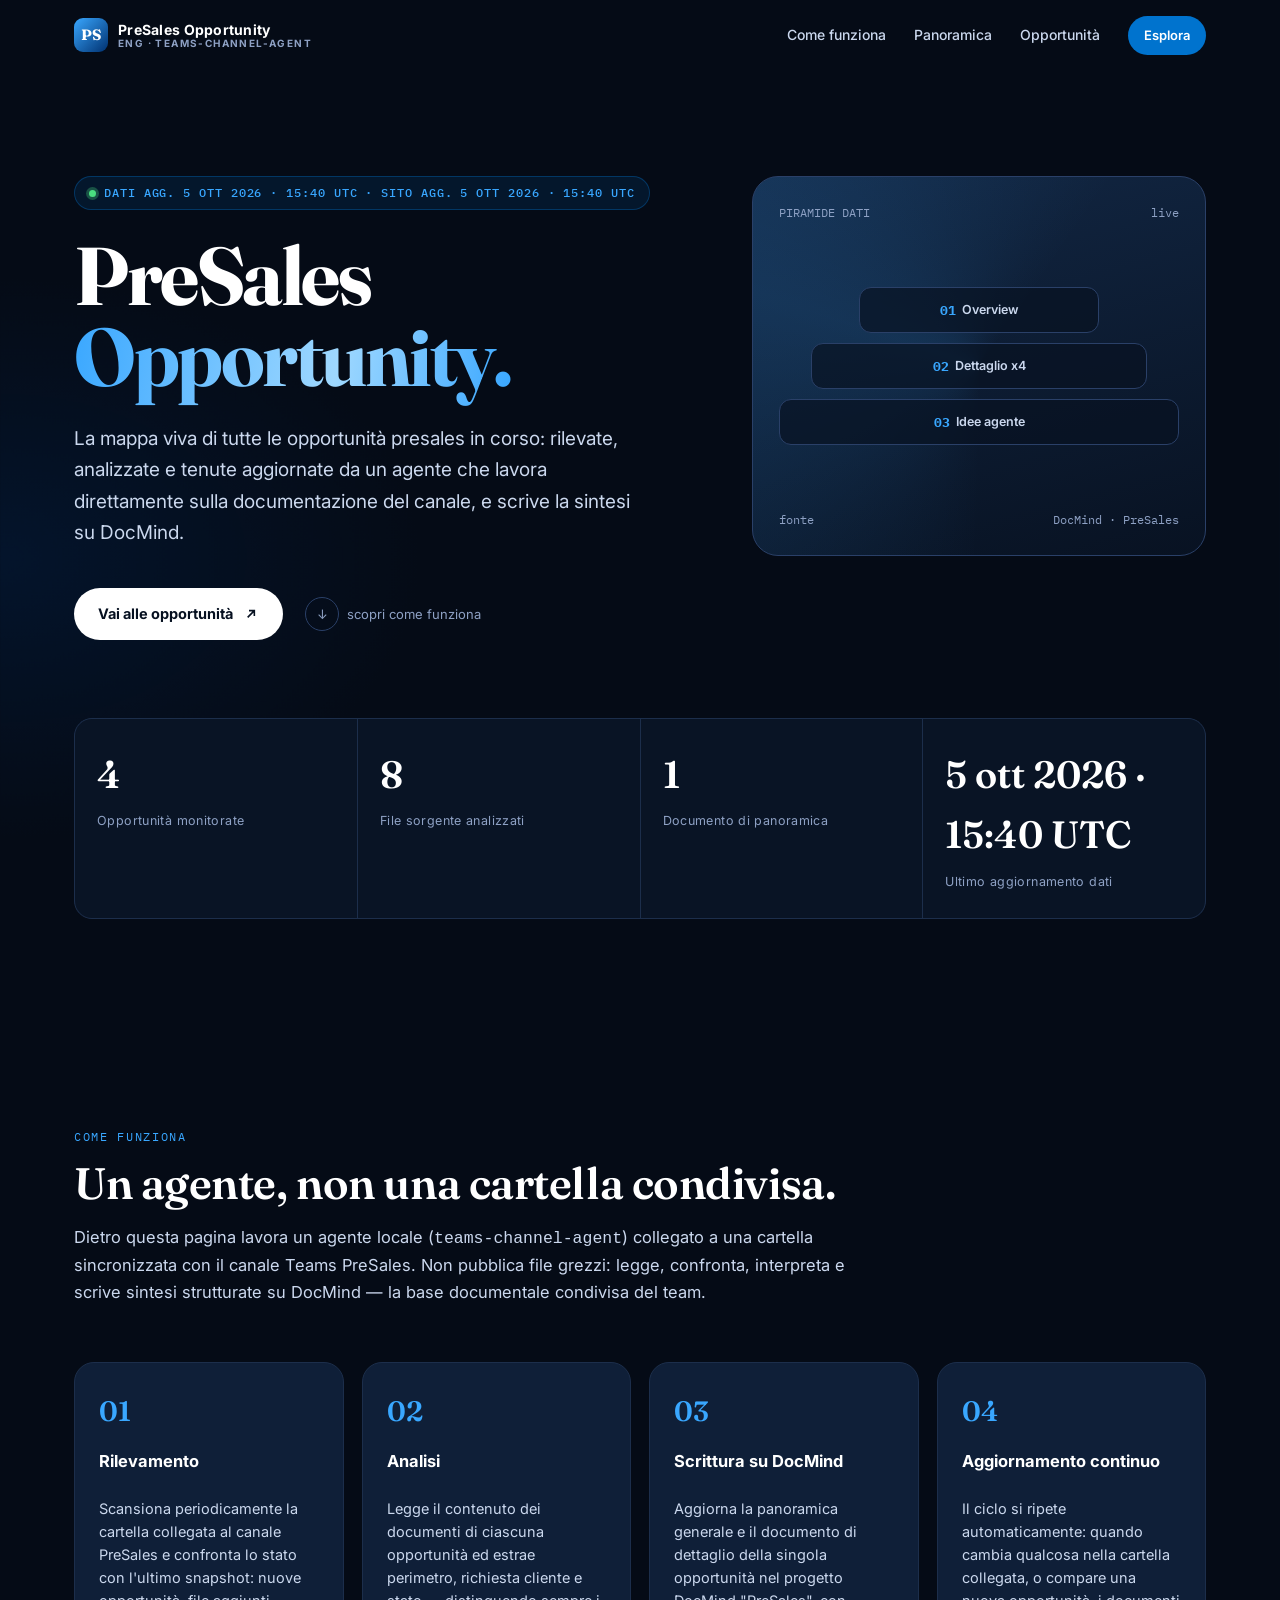
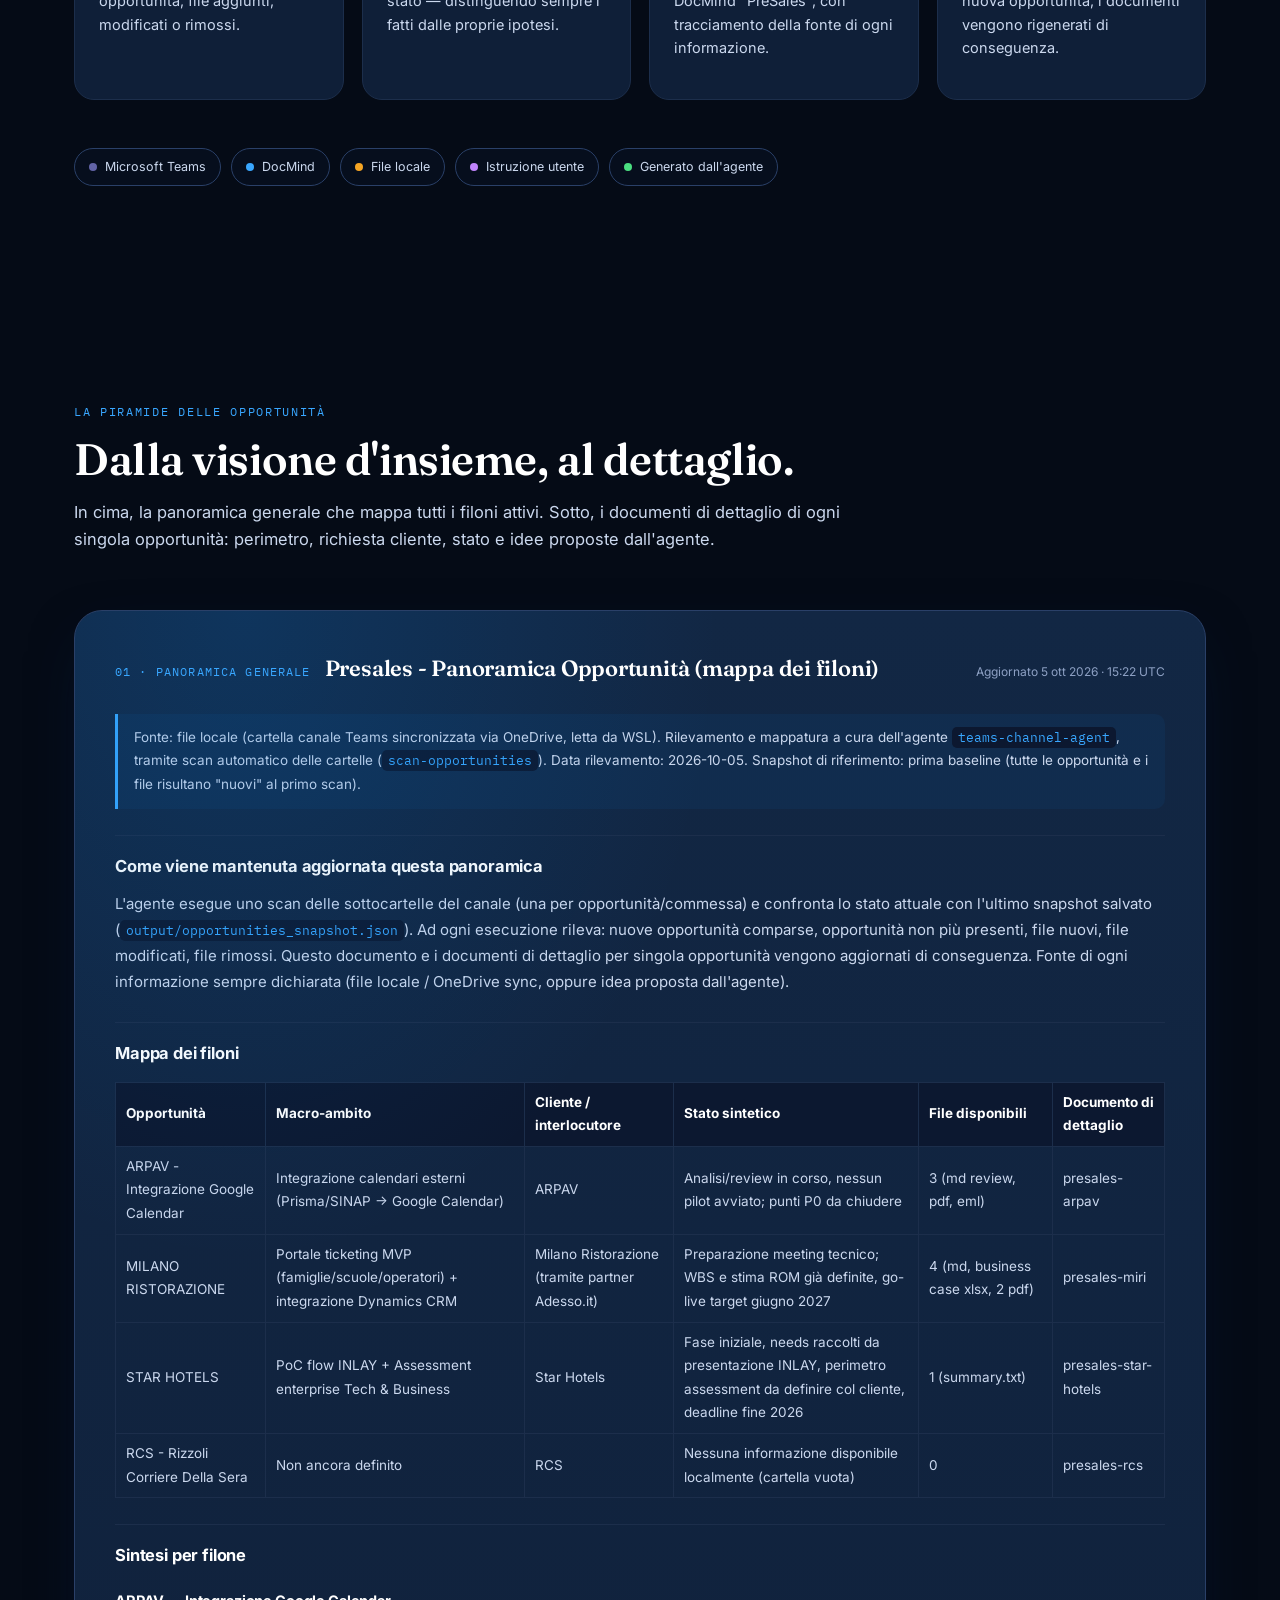
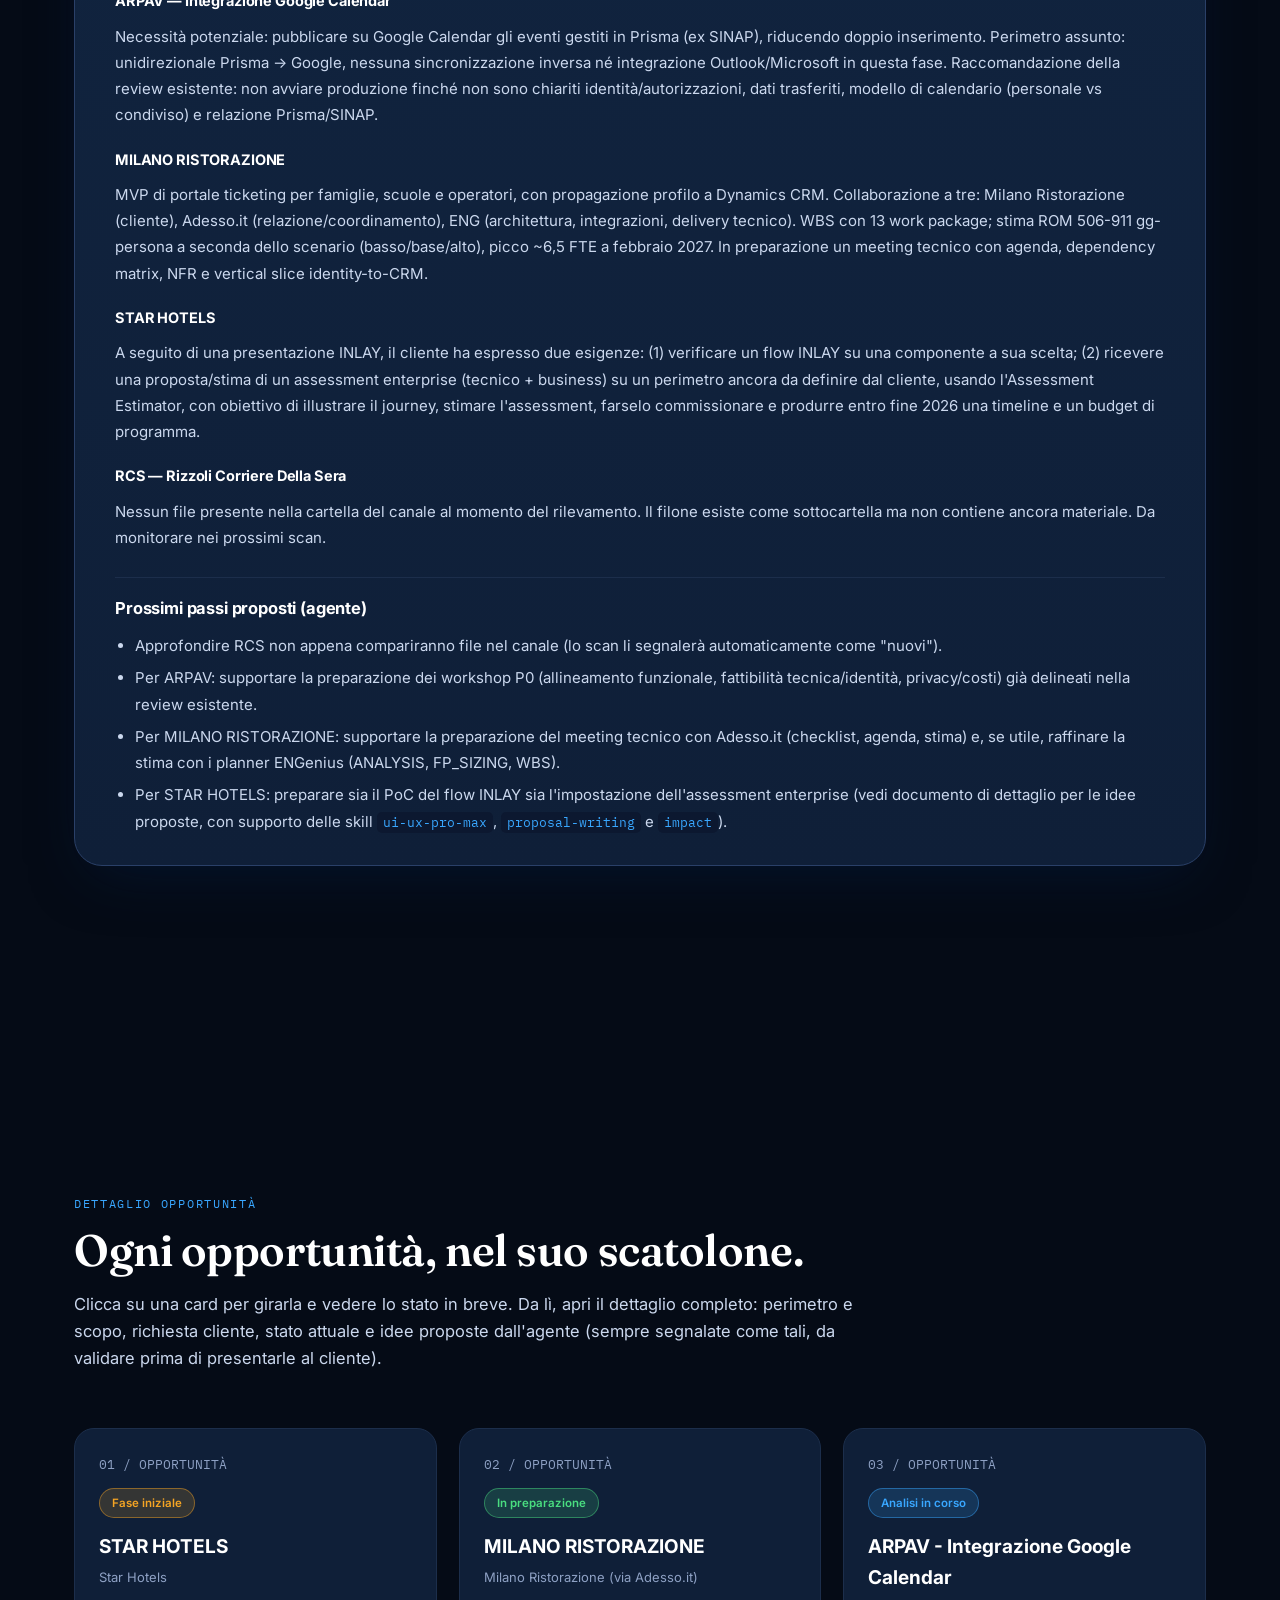
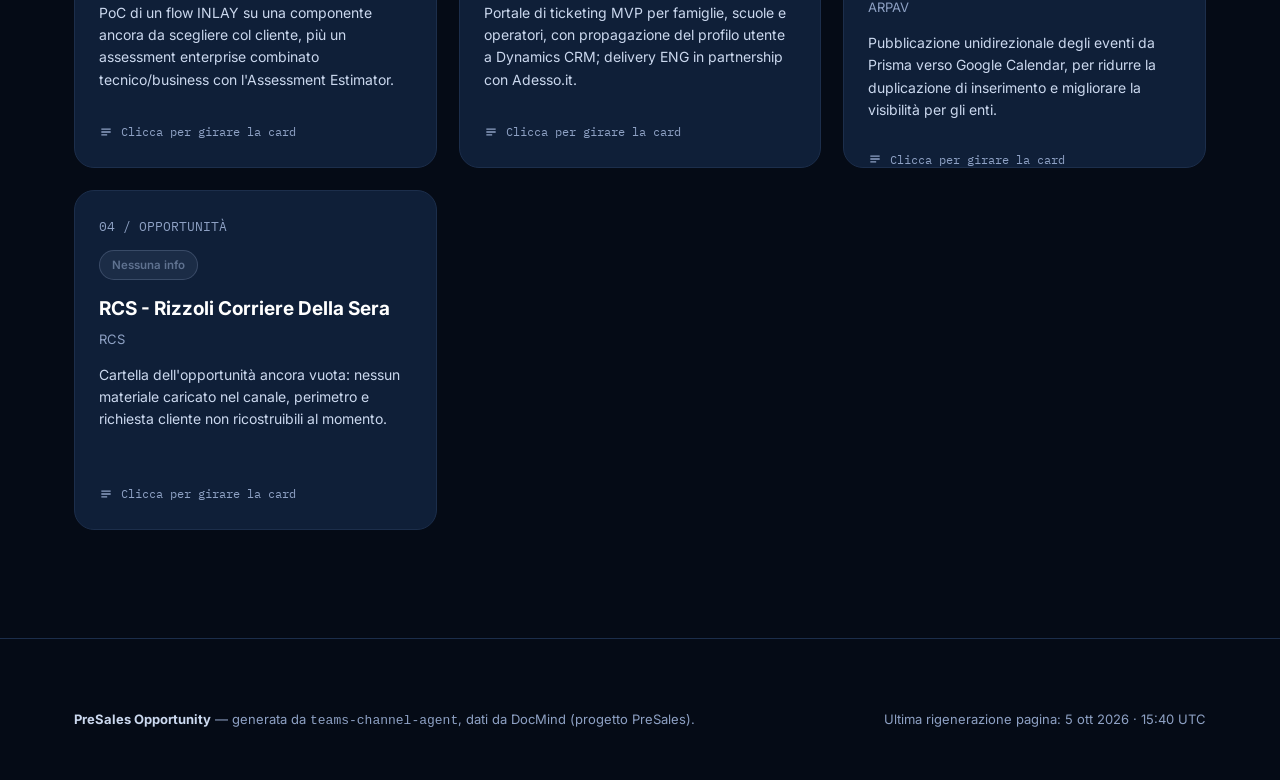
==== commit 7cff8b6a: "Milano Ristorazione: aggiunge preparazione meeting Adesso.it (06/10) Primo task sull'iniziativa Mila" ====
--- a/site/index.html
+++ b/site/index.html
@@ -33,7 +33,7 @@
   <div class="wrap">
     <div class="hero-grid">
       <div class="hero-text">
-        <span class="kicker"><span class="dot-live"></span> Dati agg. 5 ott 2026 · 15:22 UTC &middot; Sito agg. 5 ott 2026 · 15:32 UTC</span>
+        <span class="kicker"><span class="dot-live"></span> Dati agg. 5 ott 2026 · 15:40 UTC &middot; Sito agg. 5 ott 2026 · 15:40 UTC</span>
         <h1 class="title">PreSales<br><span class="accent">Opportunity.</span></h1>
         <p class="lead">La mappa viva di tutte le opportunità presales in corso: rilevate, analizzate e tenute aggiornate da un agente che lavora direttamente sulla documentazione del canale, e scrive la sintesi su DocMind.</p>
         <div class="hero-cta-row">
@@ -58,7 +58,7 @@
       <div class="stat"><div class="num mono">4</div><div class="lab">Opportunità monitorate</div></div>
       <div class="stat"><div class="num mono">8</div><div class="lab">File sorgente analizzati</div></div>
       <div class="stat"><div class="num mono">1</div><div class="lab">Documento di panoramica</div></div>
-      <div class="stat"><div class="num mono" id="statUpdated">5 ott 2026 · 15:22 UTC</div><div class="lab">Ultimo aggiornamento dati</div></div>
+      <div class="stat"><div class="num mono" id="statUpdated">5 ott 2026 · 15:40 UTC</div><div class="lab">Ultimo aggiornamento dati</div></div>
     </div>
   </div>
 </section>
@@ -232,7 +232,7 @@
           <div class="opp-meta-row">
             <span><b>Macro ambito:</b> Portale ticketing MVP + integrazione Dynamics CRM</span>
             <span><b>File sorgente:</b> 4</span>
-            <span><b>Aggiornato:</b> 5 ott 2026 · 15:22 UTC</span>
+            <span><b>Aggiornato:</b> 5 ott 2026 · 15:40 UTC</span>
           </div>
           <a class="opp-detail-link" href="opportunita/milano-ristorazione.html">Apri dettaglio completo
             <svg width="14" height="14" viewBox="0 0 24 24" fill="none" stroke="currentColor" stroke-width="2.4"><path d="M7 17 17 7M9 7h8v8"/></svg>
@@ -297,7 +297,7 @@
 <footer>
   <div class="wrap">
     <div><strong>PreSales Opportunity</strong> — generata da <code>teams-channel-agent</code>, dati da DocMind (progetto PreSales).</div>
-    <div>Ultima rigenerazione pagina: 5 ott 2026 · 15:32 UTC</div>
+    <div>Ultima rigenerazione pagina: 5 ott 2026 · 15:40 UTC</div>
   </div>
 </footer>
 
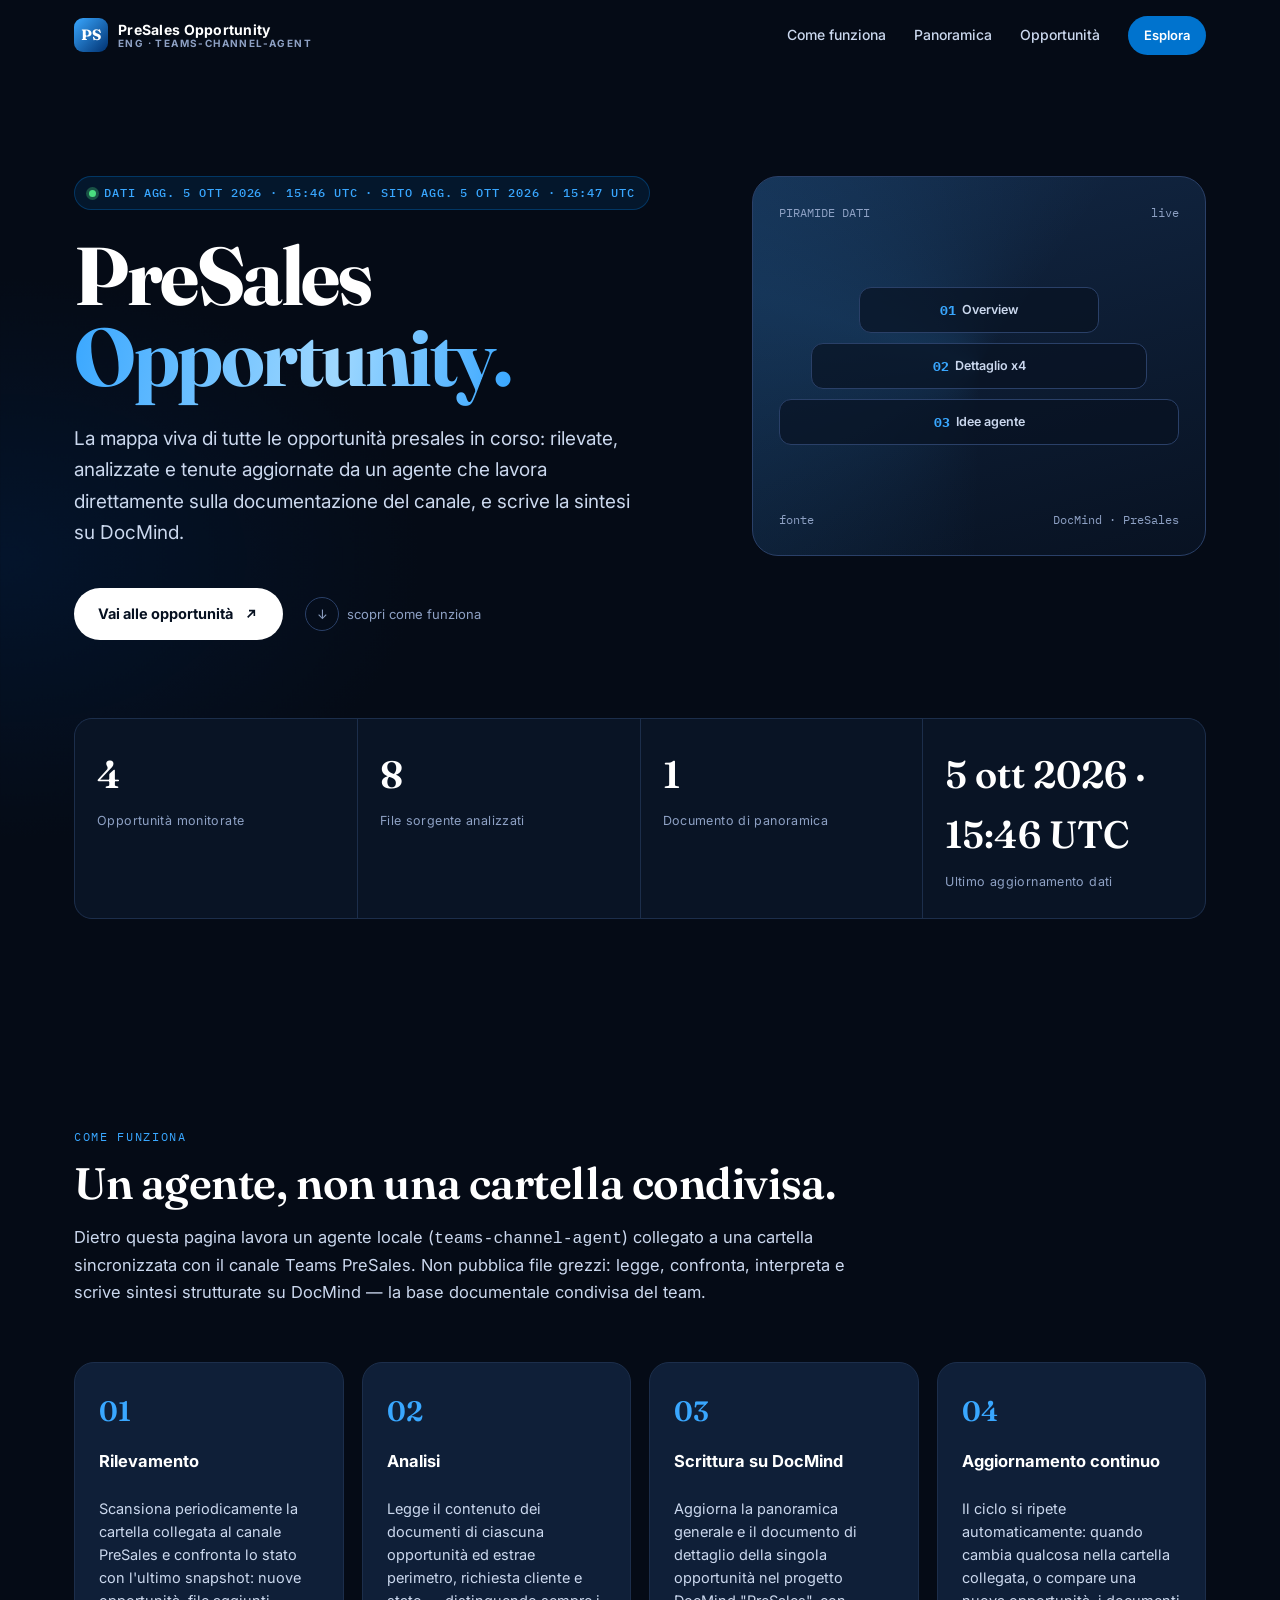
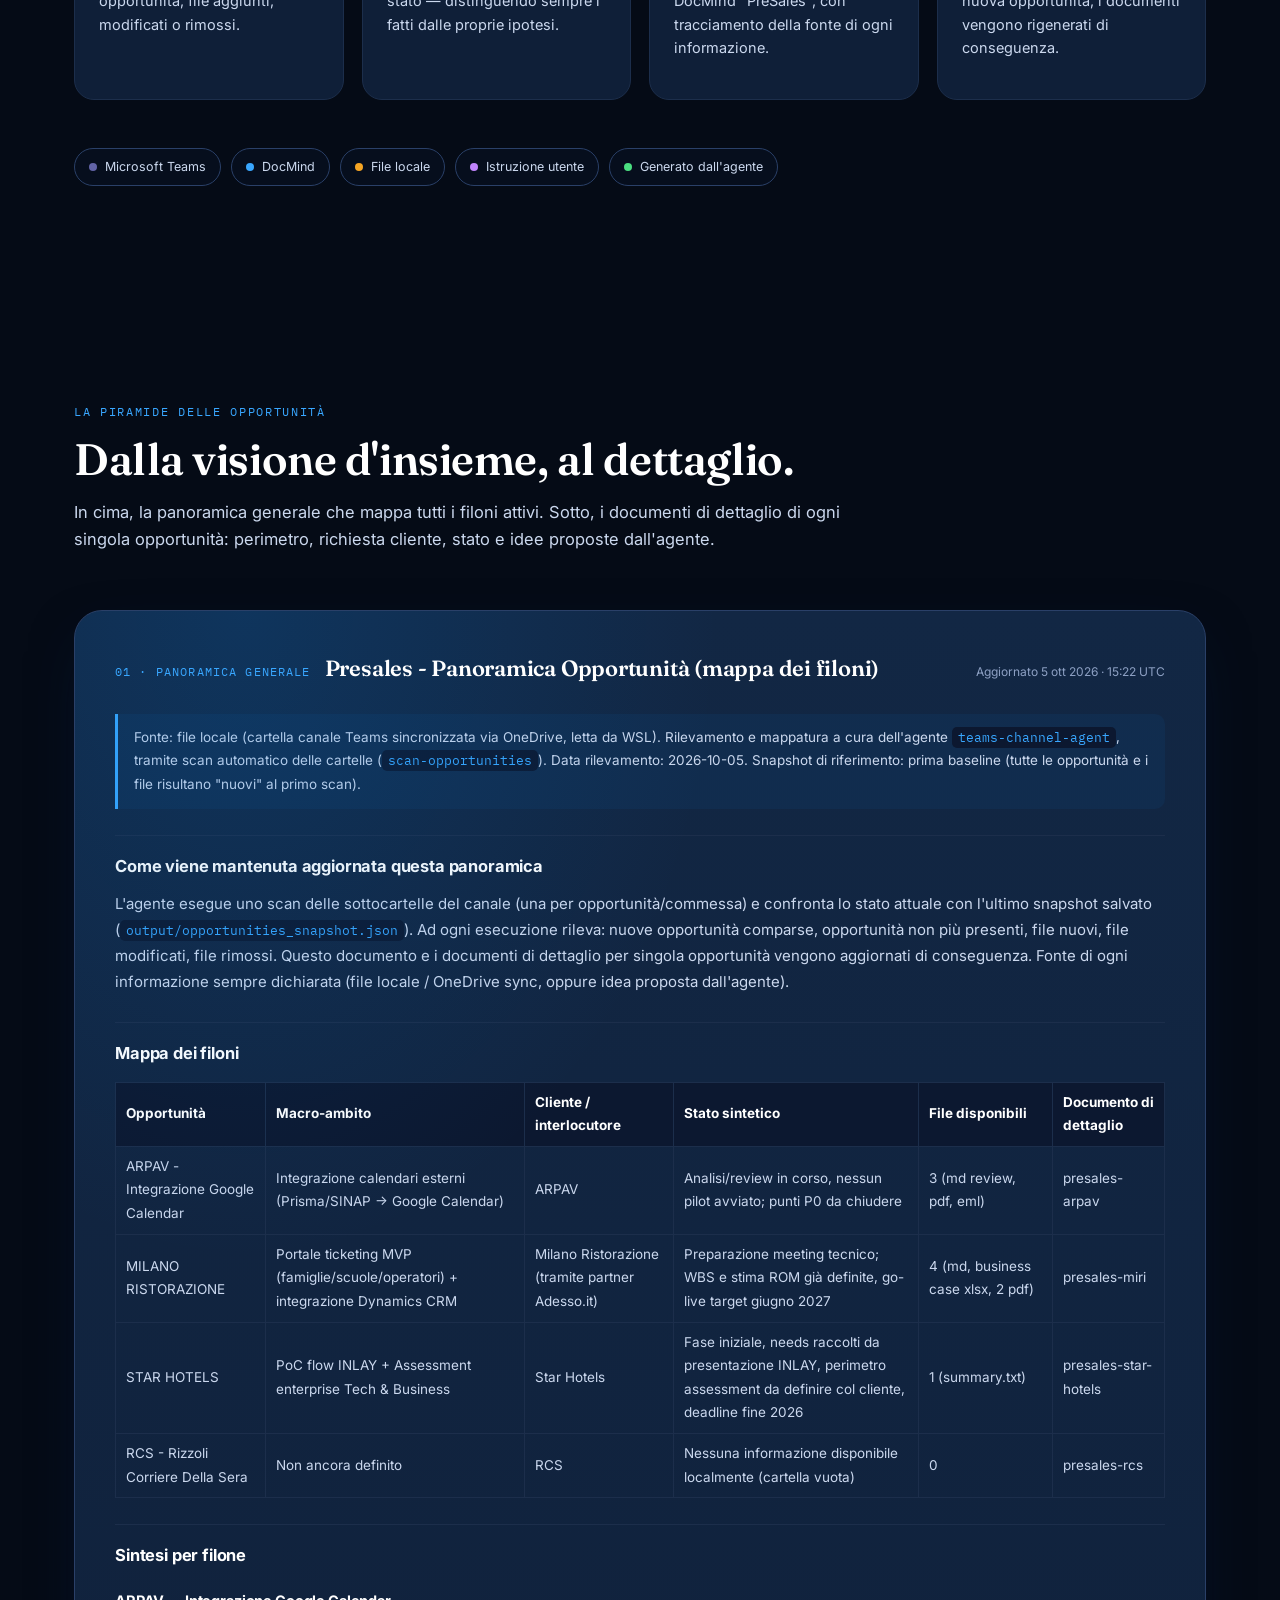
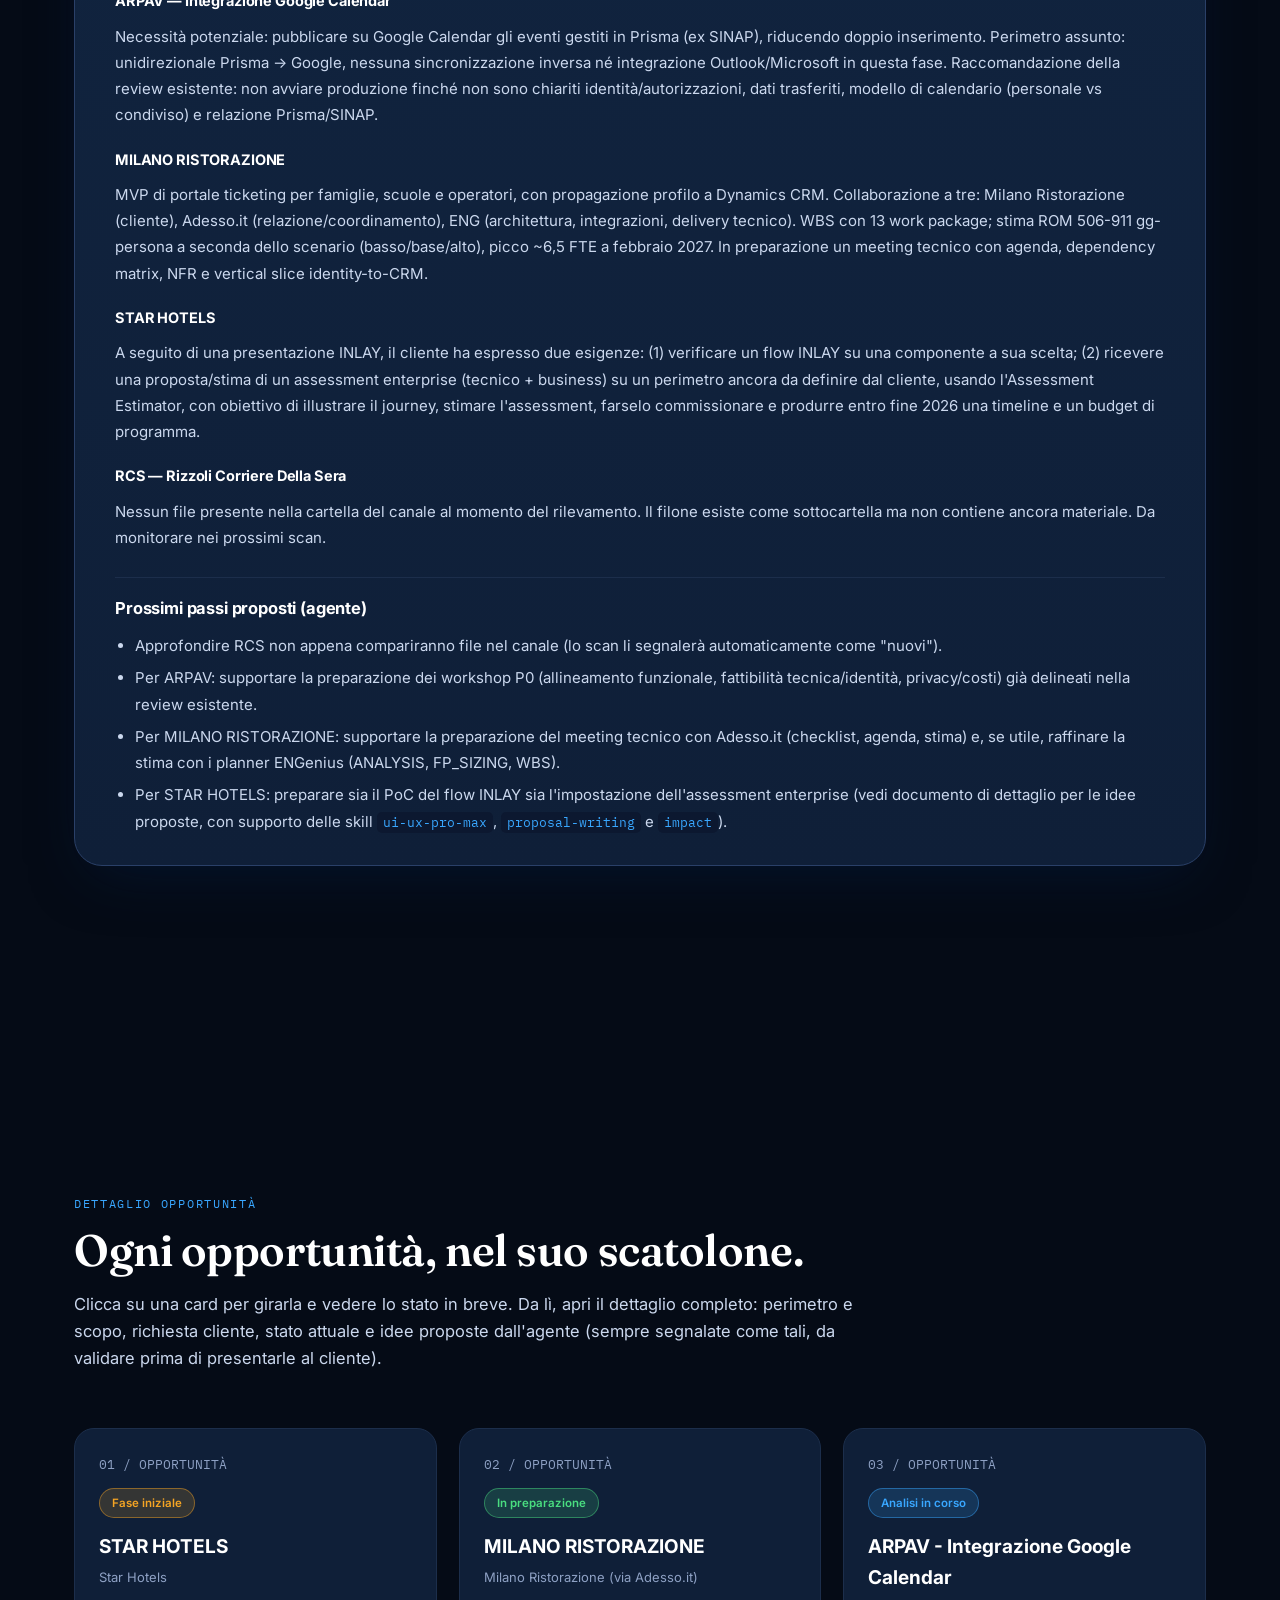
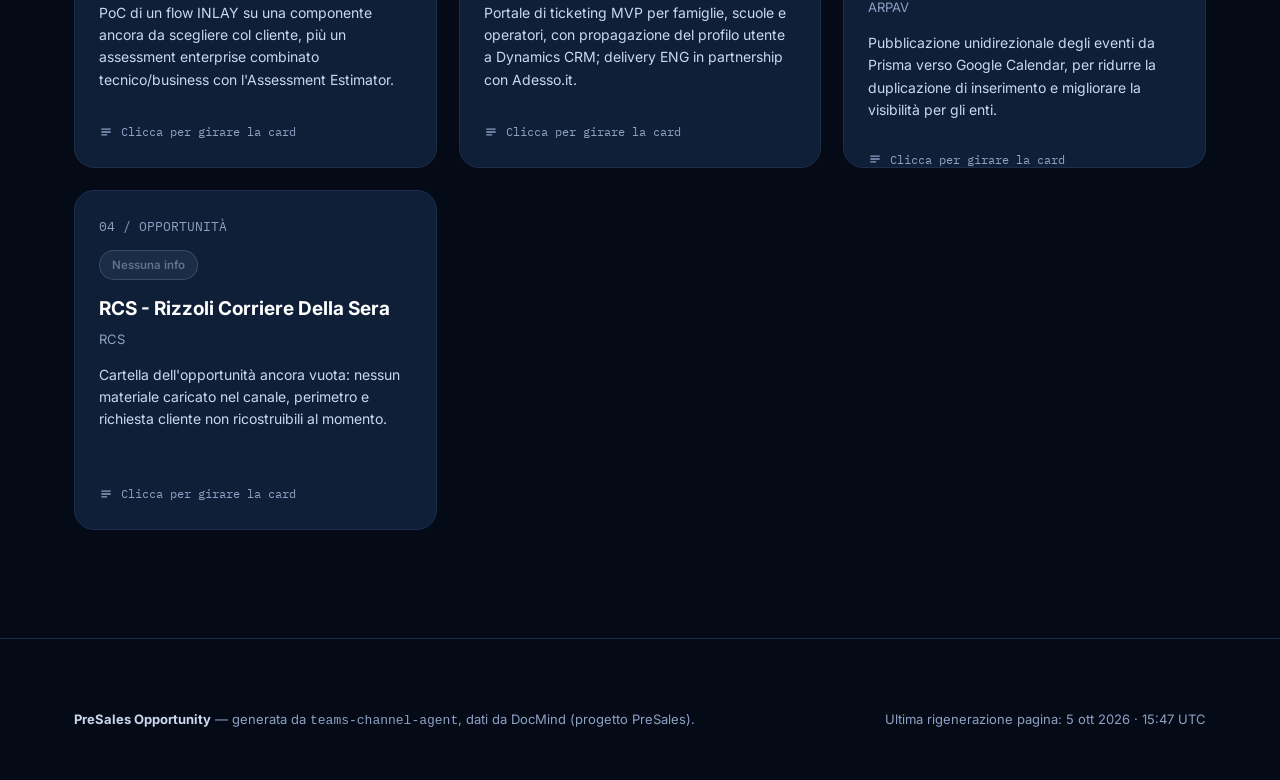
==== commit 8a6f1951: "Milano Ristorazione: rifinisce la sezione prep-meeting con ID stabili e rischi mitigati Applicate le" ====
--- a/site/index.html
+++ b/site/index.html
@@ -33,7 +33,7 @@
   <div class="wrap">
     <div class="hero-grid">
       <div class="hero-text">
-        <span class="kicker"><span class="dot-live"></span> Dati agg. 5 ott 2026 · 15:40 UTC &middot; Sito agg. 5 ott 2026 · 15:40 UTC</span>
+        <span class="kicker"><span class="dot-live"></span> Dati agg. 5 ott 2026 · 15:46 UTC &middot; Sito agg. 5 ott 2026 · 15:47 UTC</span>
         <h1 class="title">PreSales<br><span class="accent">Opportunity.</span></h1>
         <p class="lead">La mappa viva di tutte le opportunità presales in corso: rilevate, analizzate e tenute aggiornate da un agente che lavora direttamente sulla documentazione del canale, e scrive la sintesi su DocMind.</p>
         <div class="hero-cta-row">
@@ -58,7 +58,7 @@
       <div class="stat"><div class="num mono">4</div><div class="lab">Opportunità monitorate</div></div>
       <div class="stat"><div class="num mono">8</div><div class="lab">File sorgente analizzati</div></div>
       <div class="stat"><div class="num mono">1</div><div class="lab">Documento di panoramica</div></div>
-      <div class="stat"><div class="num mono" id="statUpdated">5 ott 2026 · 15:40 UTC</div><div class="lab">Ultimo aggiornamento dati</div></div>
+      <div class="stat"><div class="num mono" id="statUpdated">5 ott 2026 · 15:46 UTC</div><div class="lab">Ultimo aggiornamento dati</div></div>
     </div>
   </div>
 </section>
@@ -232,7 +232,7 @@
           <div class="opp-meta-row">
             <span><b>Macro ambito:</b> Portale ticketing MVP + integrazione Dynamics CRM</span>
             <span><b>File sorgente:</b> 4</span>
-            <span><b>Aggiornato:</b> 5 ott 2026 · 15:40 UTC</span>
+            <span><b>Aggiornato:</b> 5 ott 2026 · 15:46 UTC</span>
           </div>
           <a class="opp-detail-link" href="opportunita/milano-ristorazione.html">Apri dettaglio completo
             <svg width="14" height="14" viewBox="0 0 24 24" fill="none" stroke="currentColor" stroke-width="2.4"><path d="M7 17 17 7M9 7h8v8"/></svg>
@@ -297,7 +297,7 @@
 <footer>
   <div class="wrap">
     <div><strong>PreSales Opportunity</strong> — generata da <code>teams-channel-agent</code>, dati da DocMind (progetto PreSales).</div>
-    <div>Ultima rigenerazione pagina: 5 ott 2026 · 15:40 UTC</div>
+    <div>Ultima rigenerazione pagina: 5 ott 2026 · 15:47 UTC</div>
   </div>
 </footer>
 
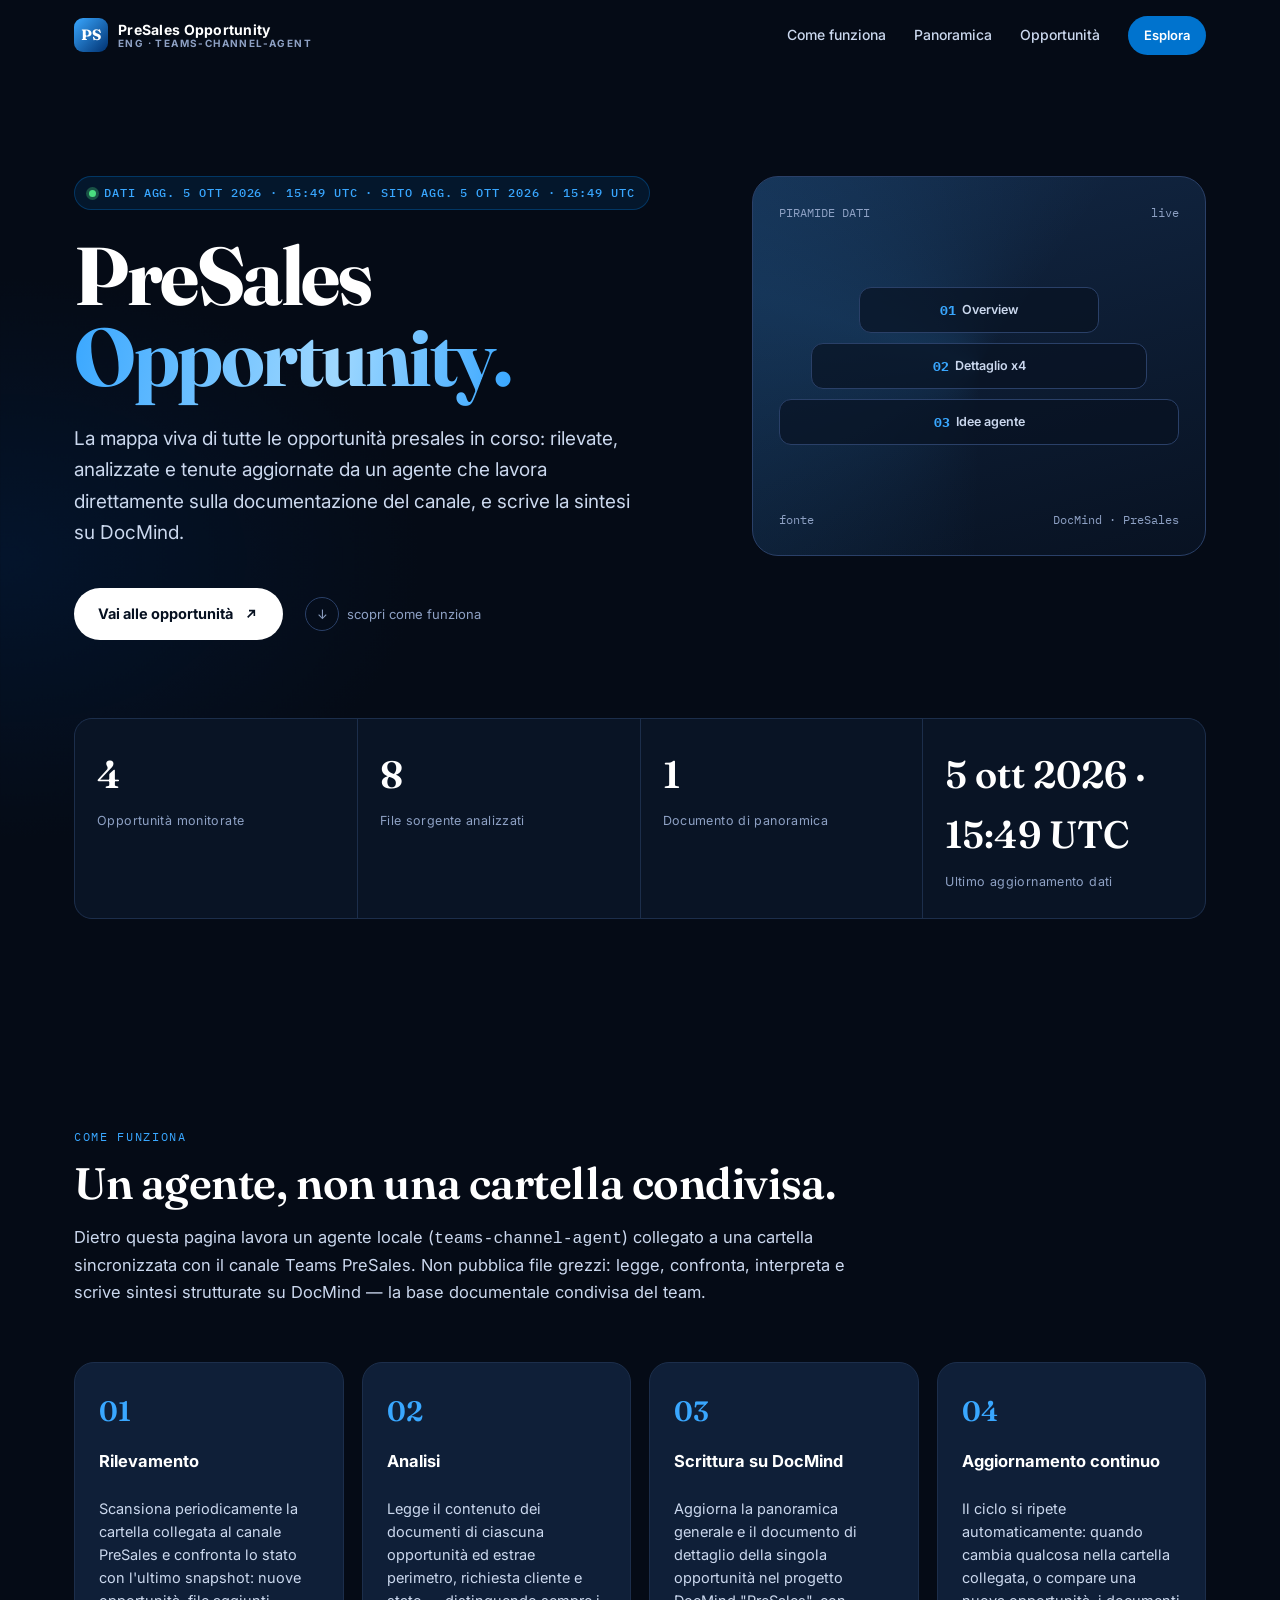
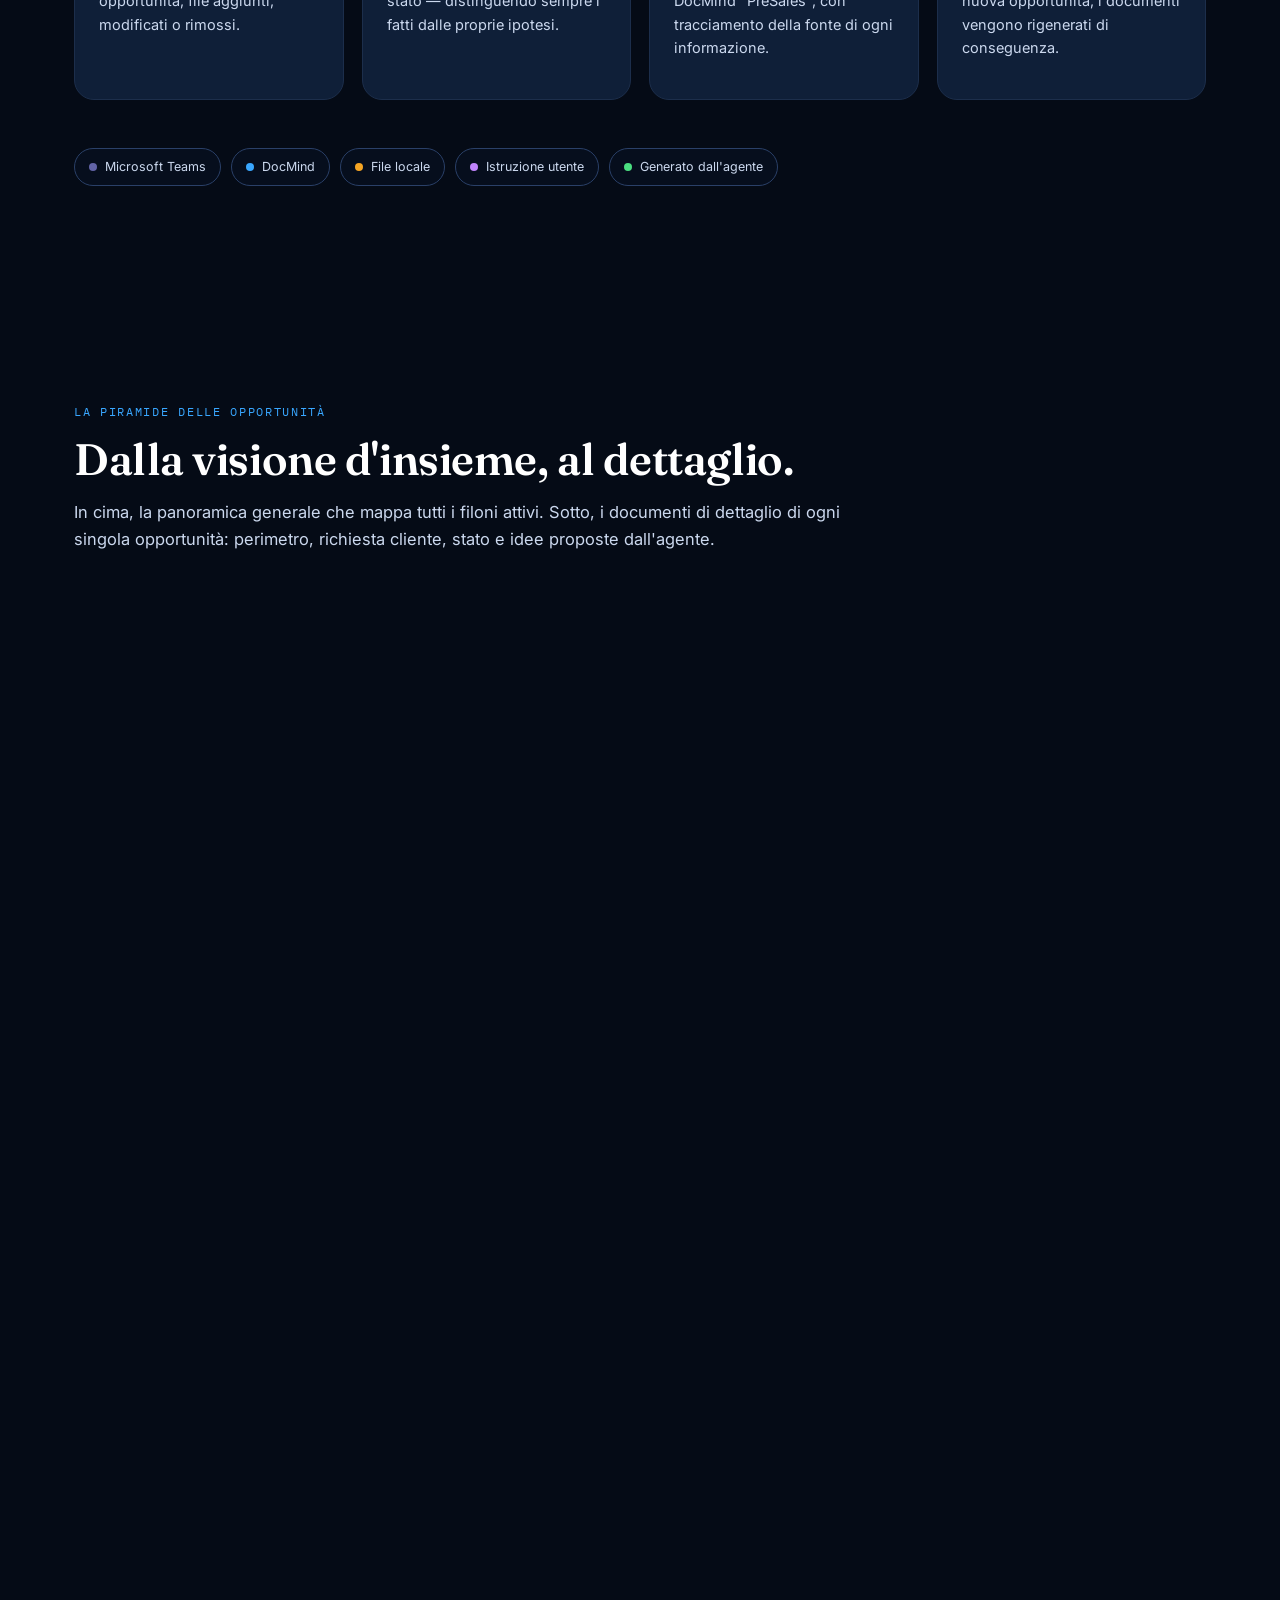
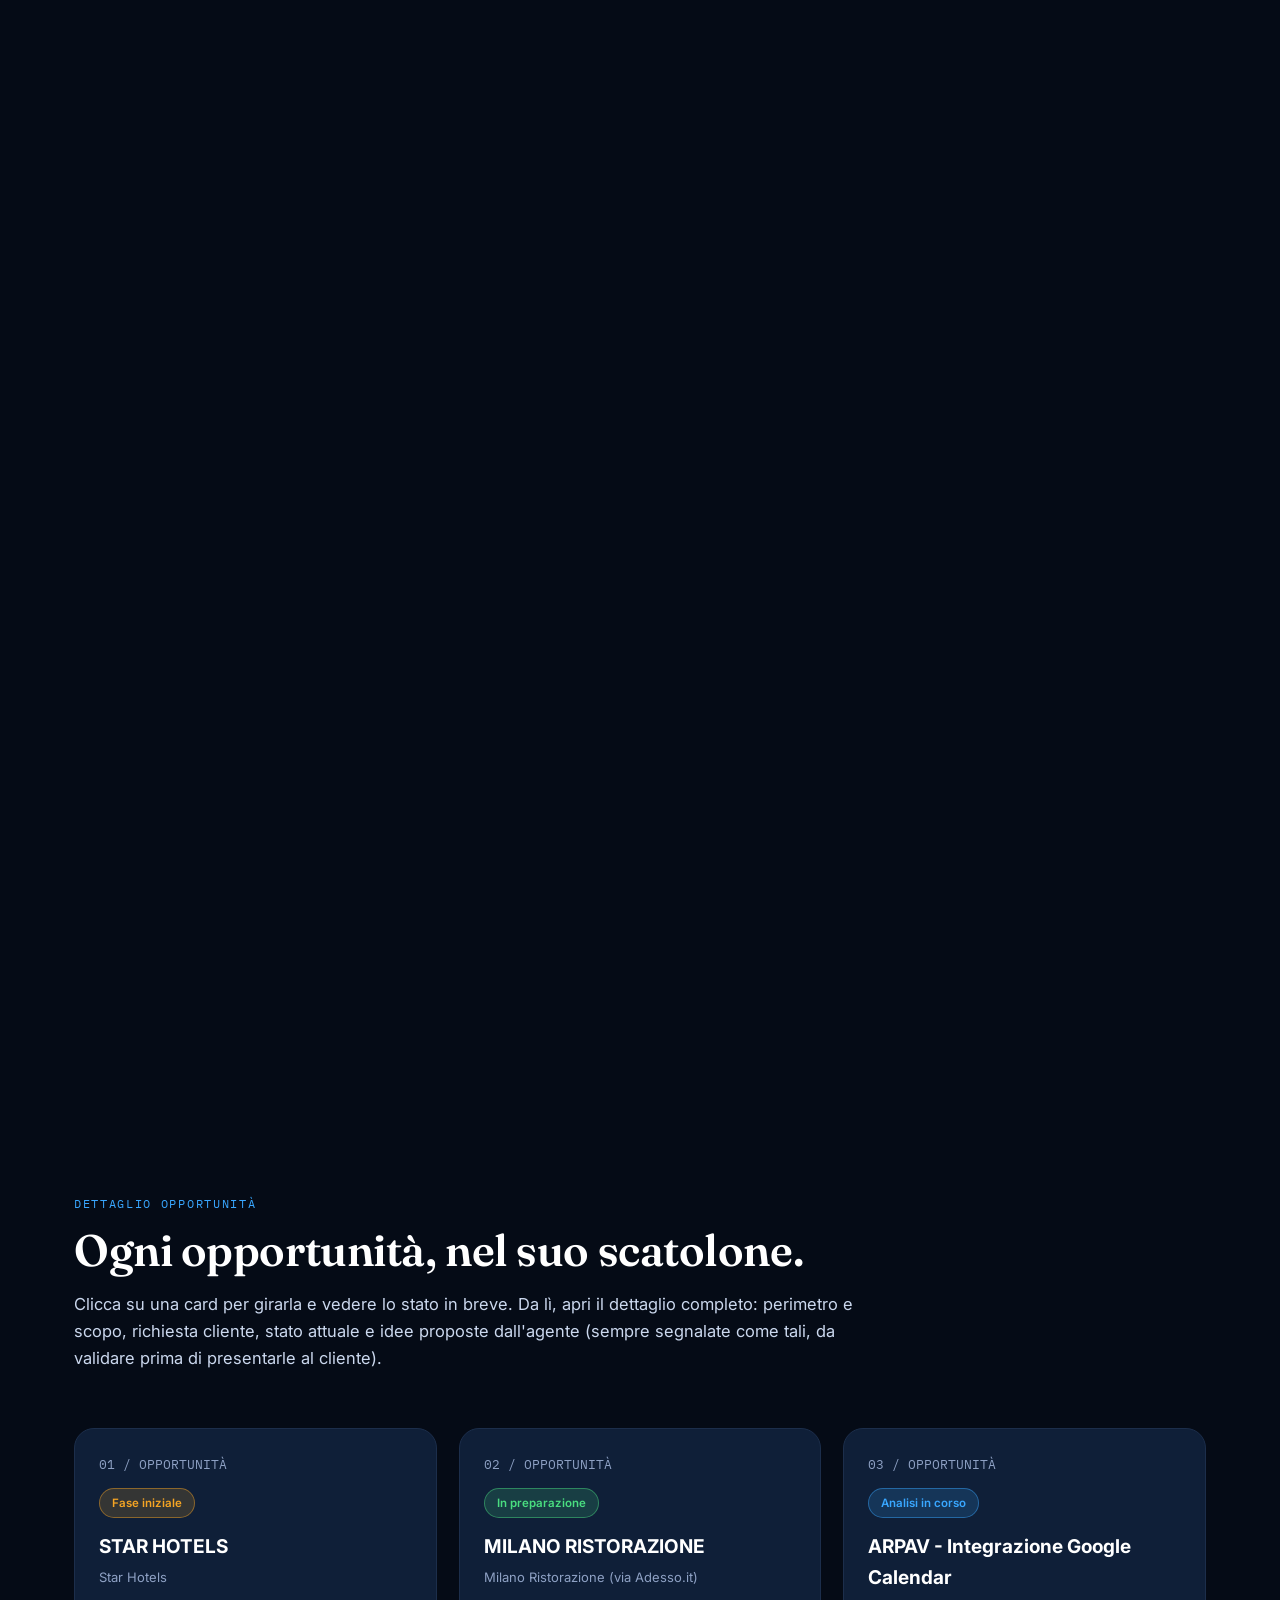
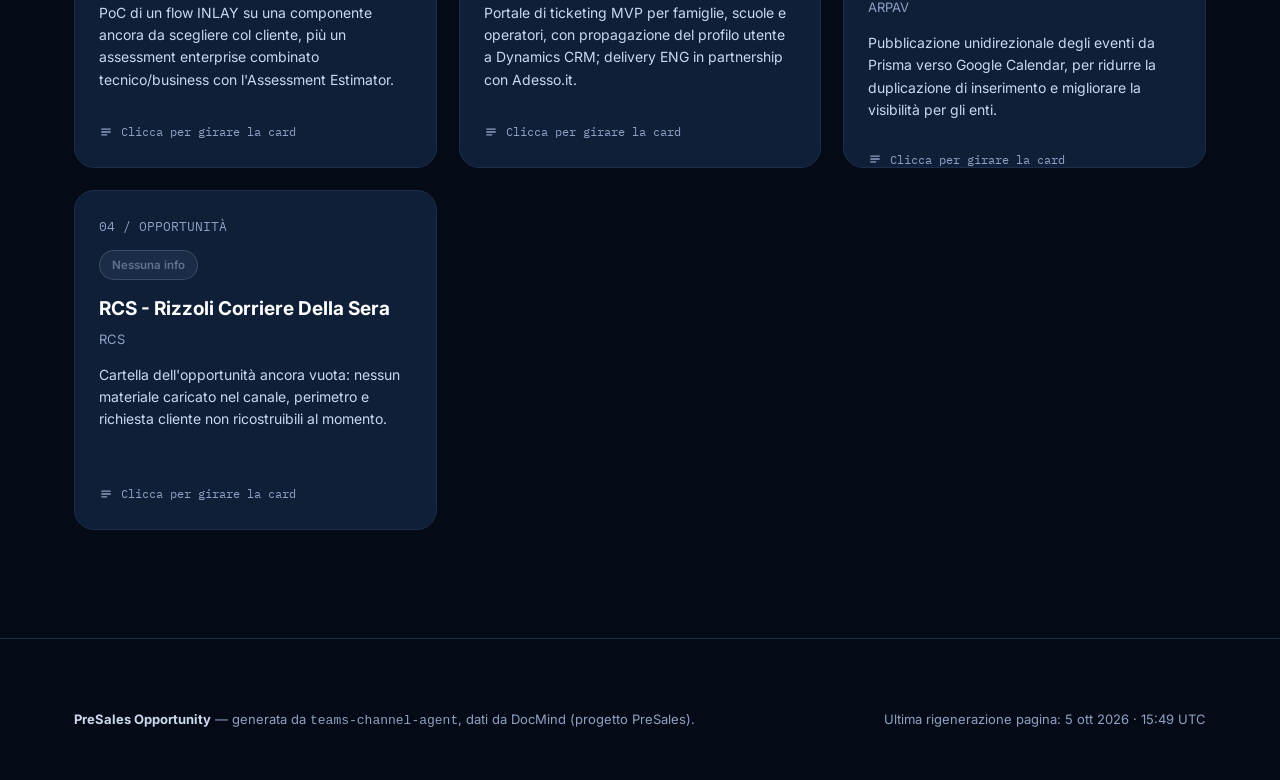
==== commit ae1a1e58: "Milano Ristorazione: semplifica linguaggio, via gergo 'vertical slice identity-to-CRM' Co-authored-b" ====
--- a/site/index.html
+++ b/site/index.html
@@ -33,7 +33,7 @@
   <div class="wrap">
     <div class="hero-grid">
       <div class="hero-text">
-        <span class="kicker"><span class="dot-live"></span> Dati agg. 5 ott 2026 · 15:46 UTC &middot; Sito agg. 5 ott 2026 · 15:47 UTC</span>
+        <span class="kicker"><span class="dot-live"></span> Dati agg. 5 ott 2026 · 15:49 UTC &middot; Sito agg. 5 ott 2026 · 15:49 UTC</span>
         <h1 class="title">PreSales<br><span class="accent">Opportunity.</span></h1>
         <p class="lead">La mappa viva di tutte le opportunità presales in corso: rilevate, analizzate e tenute aggiornate da un agente che lavora direttamente sulla documentazione del canale, e scrive la sintesi su DocMind.</p>
         <div class="hero-cta-row">
@@ -58,7 +58,7 @@
       <div class="stat"><div class="num mono">4</div><div class="lab">Opportunità monitorate</div></div>
       <div class="stat"><div class="num mono">8</div><div class="lab">File sorgente analizzati</div></div>
       <div class="stat"><div class="num mono">1</div><div class="lab">Documento di panoramica</div></div>
-      <div class="stat"><div class="num mono" id="statUpdated">5 ott 2026 · 15:46 UTC</div><div class="lab">Ultimo aggiornamento dati</div></div>
+      <div class="stat"><div class="num mono" id="statUpdated">5 ott 2026 · 15:49 UTC</div><div class="lab">Ultimo aggiornamento dati</div></div>
     </div>
   </div>
 </section>
@@ -232,7 +232,7 @@
           <div class="opp-meta-row">
             <span><b>Macro ambito:</b> Portale ticketing MVP + integrazione Dynamics CRM</span>
             <span><b>File sorgente:</b> 4</span>
-            <span><b>Aggiornato:</b> 5 ott 2026 · 15:46 UTC</span>
+            <span><b>Aggiornato:</b> 5 ott 2026 · 15:49 UTC</span>
           </div>
           <a class="opp-detail-link" href="opportunita/milano-ristorazione.html">Apri dettaglio completo
             <svg width="14" height="14" viewBox="0 0 24 24" fill="none" stroke="currentColor" stroke-width="2.4"><path d="M7 17 17 7M9 7h8v8"/></svg>
@@ -297,7 +297,7 @@
 <footer>
   <div class="wrap">
     <div><strong>PreSales Opportunity</strong> — generata da <code>teams-channel-agent</code>, dati da DocMind (progetto PreSales).</div>
-    <div>Ultima rigenerazione pagina: 5 ott 2026 · 15:47 UTC</div>
+    <div>Ultima rigenerazione pagina: 5 ott 2026 · 15:49 UTC</div>
   </div>
 </footer>
 
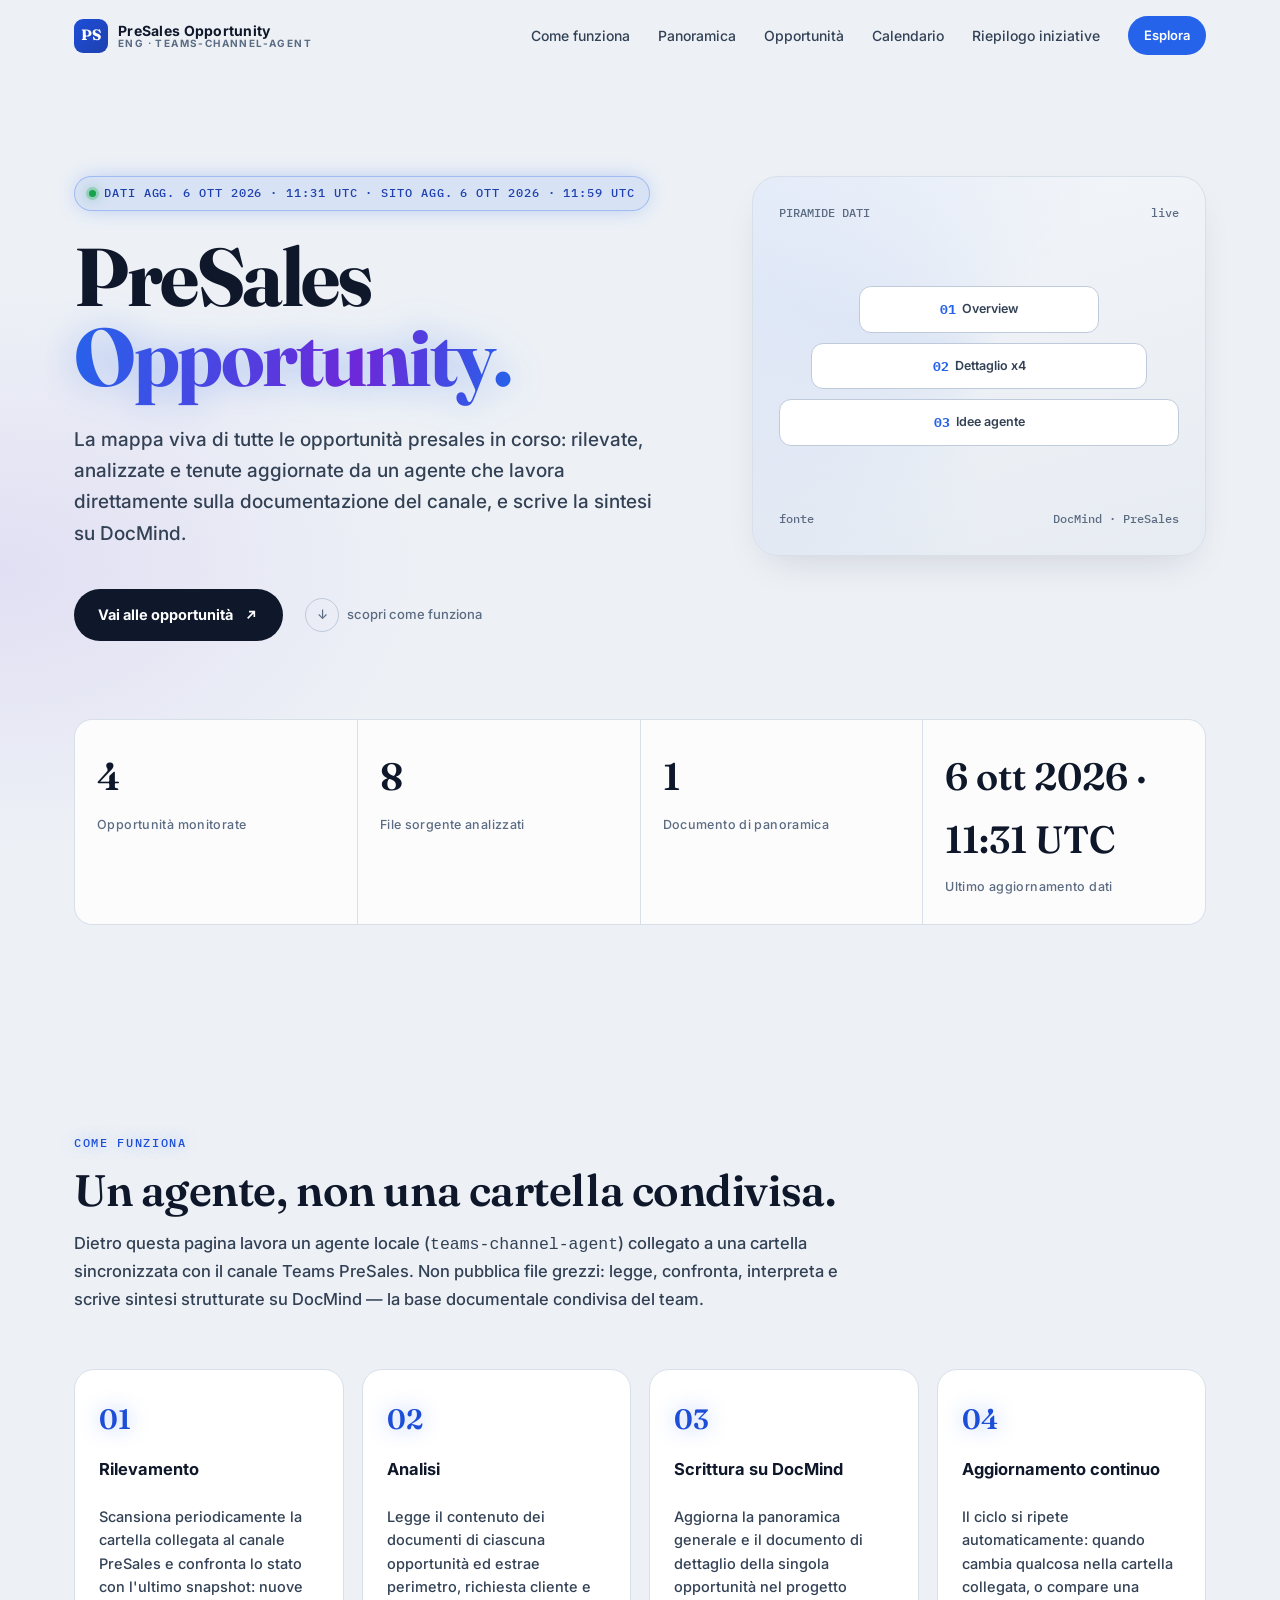
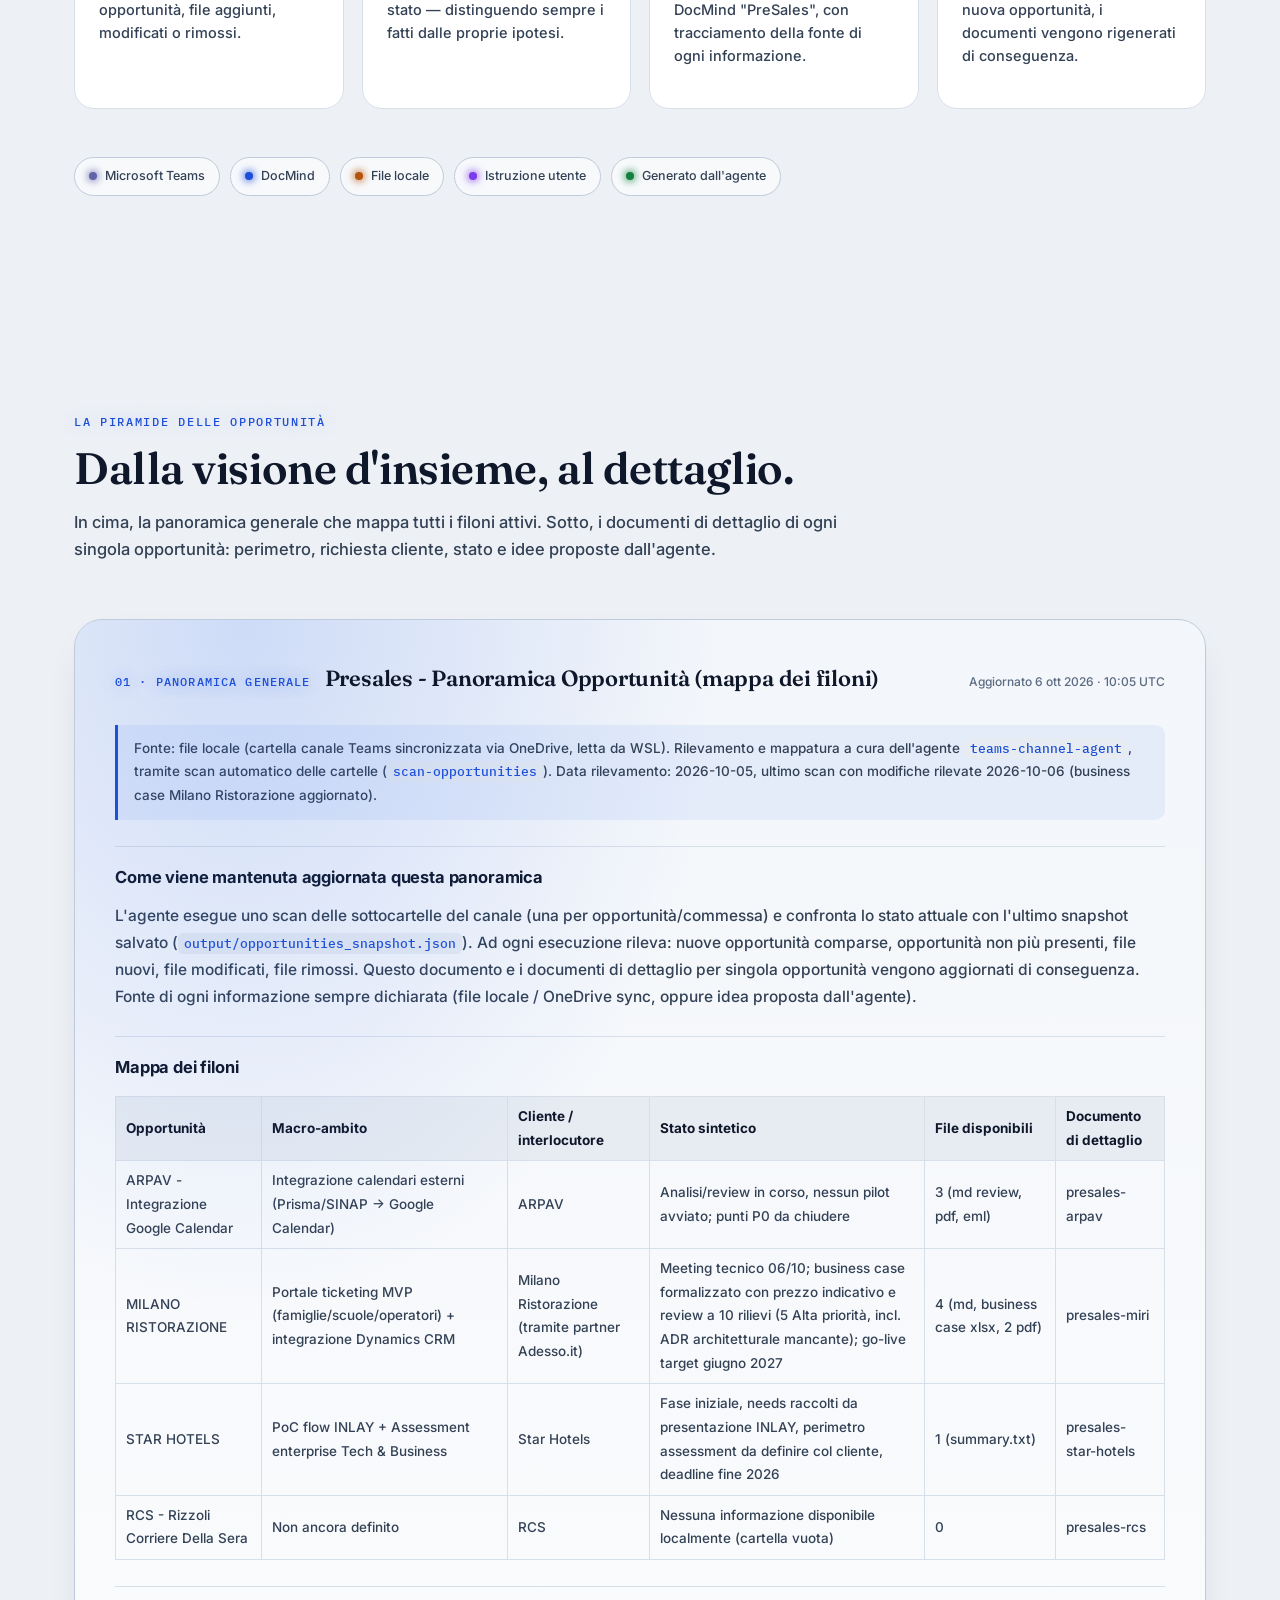
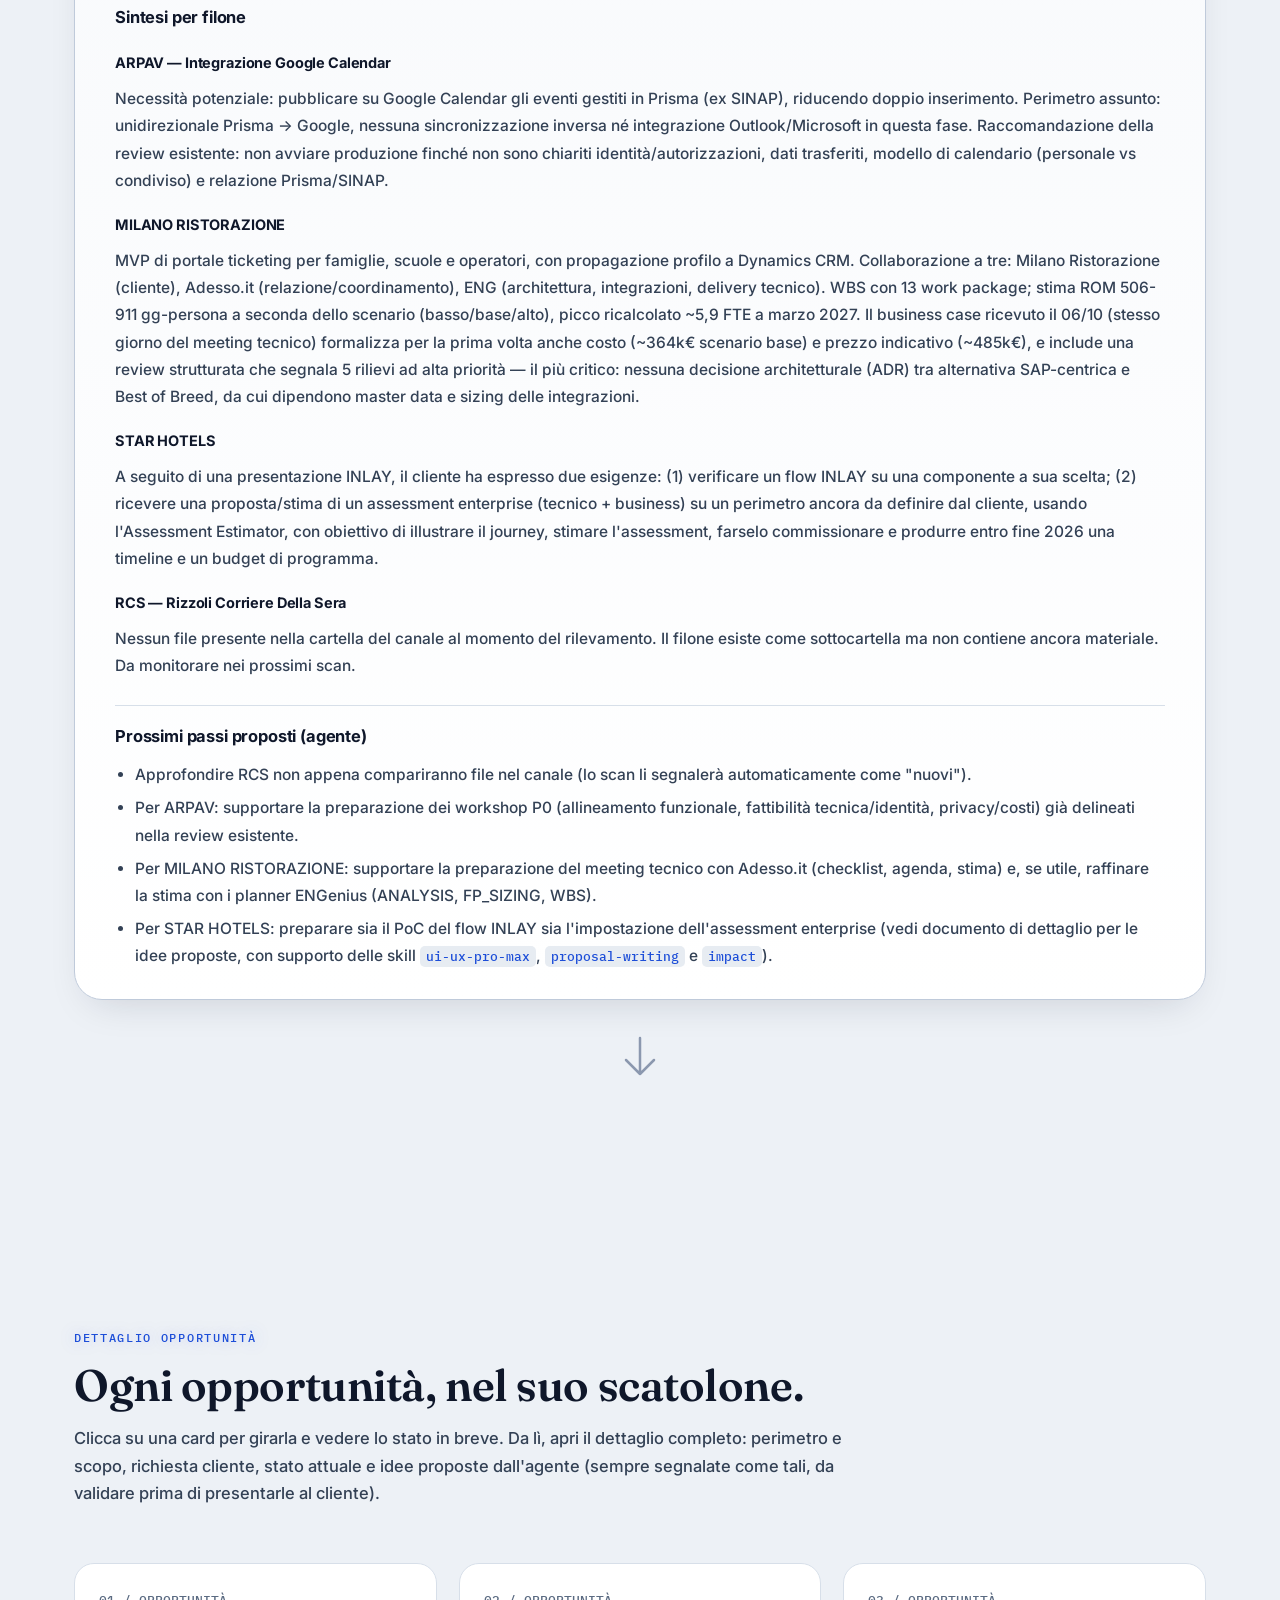
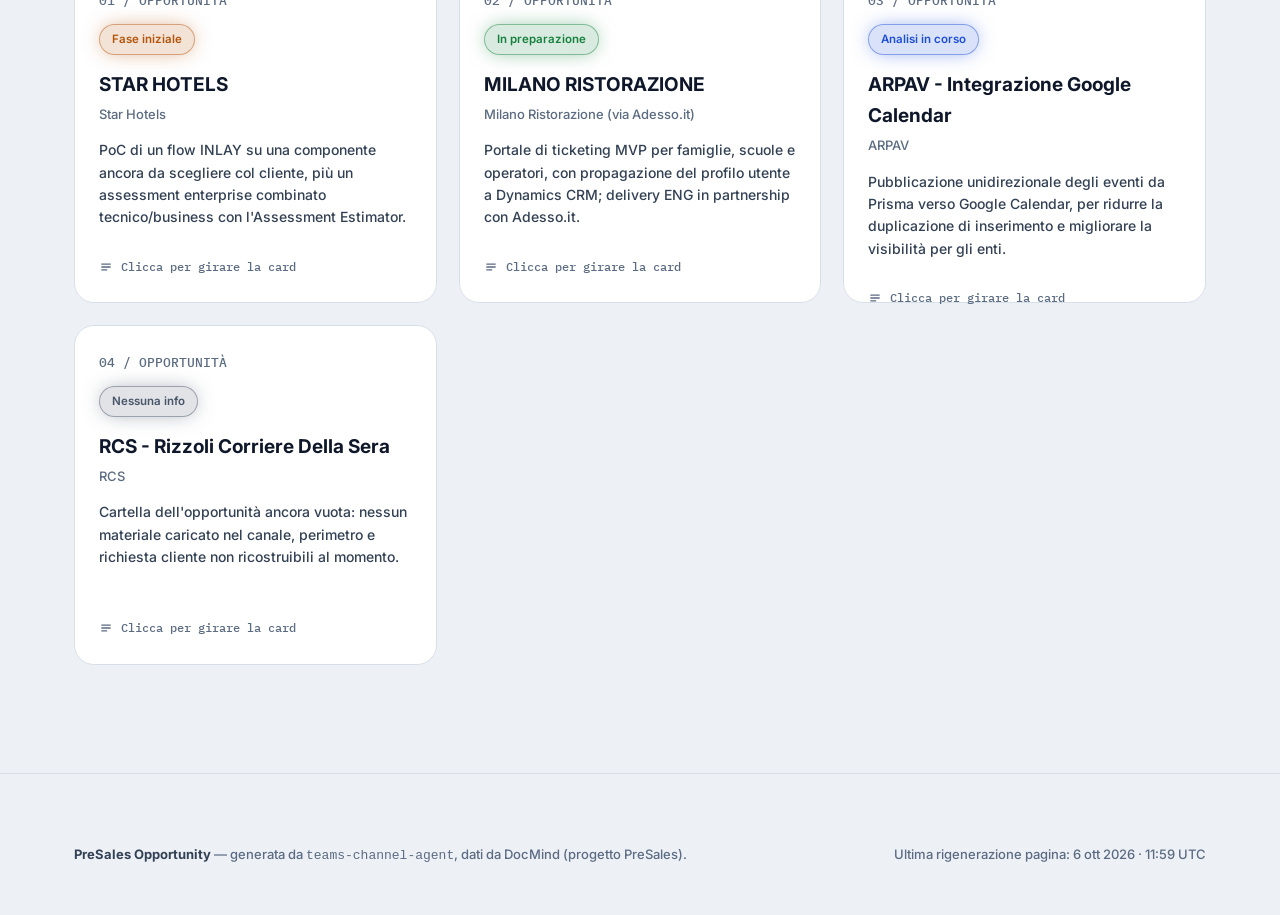
==== commit c3b7afde: "Ciro: recupero contenuti, fix TOC/Gantt, nuova pagina Riepilogo iniziative - Ripristinati i contenut" ====
--- a/site/index.html
+++ b/site/index.html
@@ -24,6 +24,8 @@
       <a href="#come-funziona">Come funziona</a>
       <a href="#panoramica">Panoramica</a>
       <a href="#opportunita">Opportunità</a>
+      <a href="calendario.html">Calendario</a>
+      <a href="riepilogo.html">Riepilogo iniziative</a>
       <a href="#panoramica" class="nav-cta">Esplora</a>
     </nav>
   </div>
@@ -33,7 +35,7 @@
   <div class="wrap">
     <div class="hero-grid">
       <div class="hero-text">
-        <span class="kicker"><span class="dot-live"></span> Dati agg. 5 ott 2026 · 15:49 UTC &middot; Sito agg. 5 ott 2026 · 15:49 UTC</span>
+        <span class="kicker"><span class="dot-live"></span> Dati agg. 6 ott 2026 · 11:31 UTC &middot; Sito agg. 6 ott 2026 · 11:59 UTC</span>
         <h1 class="title">PreSales<br><span class="accent">Opportunity.</span></h1>
         <p class="lead">La mappa viva di tutte le opportunità presales in corso: rilevate, analizzate e tenute aggiornate da un agente che lavora direttamente sulla documentazione del canale, e scrive la sintesi su DocMind.</p>
         <div class="hero-cta-row">
@@ -58,7 +60,7 @@
       <div class="stat"><div class="num mono">4</div><div class="lab">Opportunità monitorate</div></div>
       <div class="stat"><div class="num mono">8</div><div class="lab">File sorgente analizzati</div></div>
       <div class="stat"><div class="num mono">1</div><div class="lab">Documento di panoramica</div></div>
-      <div class="stat"><div class="num mono" id="statUpdated">5 ott 2026 · 15:49 UTC</div><div class="lab">Ultimo aggiornamento dati</div></div>
+      <div class="stat"><div class="num mono" id="statUpdated">6 ott 2026 · 11:31 UTC</div><div class="lab">Ultimo aggiornamento dati</div></div>
     </div>
   </div>
 </section>
@@ -99,14 +101,14 @@
       <div class="overview-head">
         <span class="overview-kicker">01 &middot; Panoramica generale</span>
         <h3>Presales - Panoramica Opportunità (mappa dei filoni)</h3>
-        <span class="overview-updated">Aggiornato 5 ott 2026 · 15:22 UTC</span>
+        <span class="overview-updated">Aggiornato 6 ott 2026 · 10:05 UTC</span>
       </div>
       <div class="opp-body opp-body--open">
         <div class="opp-body-inner prose">
           <h1>Presales — Panoramica Opportunità (canale Teams "Delivery Factory A - PreSales and Opptys - PreSales")</h1>
 <blockquote class="src-note">
 <p>Fonte: file locale (cartella canale Teams sincronizzata via OneDrive, letta da WSL). Rilevamento e mappatura a cura dell'agente <code>teams-channel-agent</code>, tramite scan automatico delle cartelle (<code>scan-opportunities</code>).
-Data rilevamento: 2026-10-05. Snapshot di riferimento: prima baseline (tutte le opportunità e i file risultano "nuovi" al primo scan).</p>
+Data rilevamento: 2026-10-05, ultimo scan con modifiche rilevate 2026-10-06 (business case Milano Ristorazione aggiornato).</p>
 </blockquote>
 <h2 id="come-viene-mantenuta-aggiornata-questa-panoramica">Come viene mantenuta aggiornata questa panoramica</h2>
 <p>L'agente esegue uno scan delle sottocartelle del canale (una per opportunità/commessa) e confronta lo stato attuale con l'ultimo snapshot salvato (<code>output/opportunities_snapshot.json</code>). Ad ogni esecuzione rileva: nuove opportunità comparse, opportunità non più presenti, file nuovi, file modificati, file rimossi. Questo documento e i documenti di dettaglio per singola opportunità vengono aggiornati di conseguenza. Fonte di ogni informazione sempre dichiarata (file locale / OneDrive sync, oppure idea proposta dall'agente).</p>
@@ -135,7 +137,7 @@
 <td>MILANO RISTORAZIONE</td>
 <td>Portale ticketing MVP (famiglie/scuole/operatori) + integrazione Dynamics CRM</td>
 <td>Milano Ristorazione (tramite partner Adesso.it)</td>
-<td>Preparazione meeting tecnico; WBS e stima ROM già definite, go-live target giugno 2027</td>
+<td>Meeting tecnico 06/10; business case formalizzato con prezzo indicativo e review a 10 rilievi (5 Alta priorità, incl. ADR architetturale mancante); go-live target giugno 2027</td>
 <td>4 (md, business case xlsx, 2 pdf)</td>
 <td>presales-miri</td>
 </tr>
@@ -161,7 +163,7 @@
 <h3 id="arpav-integrazione-google-calendar">ARPAV — Integrazione Google Calendar</h3>
 <p>Necessità potenziale: pubblicare su Google Calendar gli eventi gestiti in Prisma (ex SINAP), riducendo doppio inserimento. Perimetro assunto: unidirezionale Prisma → Google, nessuna sincronizzazione inversa né integrazione Outlook/Microsoft in questa fase. Raccomandazione della review esistente: non avviare produzione finché non sono chiariti identità/autorizzazioni, dati trasferiti, modello di calendario (personale vs condiviso) e relazione Prisma/SINAP.</p>
 <h3 id="milano-ristorazione">MILANO RISTORAZIONE</h3>
-<p>MVP di portale ticketing per famiglie, scuole e operatori, con propagazione profilo a Dynamics CRM. Collaborazione a tre: Milano Ristorazione (cliente), Adesso.it (relazione/coordinamento), ENG (architettura, integrazioni, delivery tecnico). WBS con 13 work package; stima ROM 506-911 gg-persona a seconda dello scenario (basso/base/alto), picco ~6,5 FTE a febbraio 2027. In preparazione un meeting tecnico con agenda, dependency matrix, NFR e vertical slice identity-to-CRM.</p>
+<p>MVP di portale ticketing per famiglie, scuole e operatori, con propagazione profilo a Dynamics CRM. Collaborazione a tre: Milano Ristorazione (cliente), Adesso.it (relazione/coordinamento), ENG (architettura, integrazioni, delivery tecnico). WBS con 13 work package; stima ROM 506-911 gg-persona a seconda dello scenario (basso/base/alto), picco ricalcolato ~5,9 FTE a marzo 2027. Il business case ricevuto il 06/10 (stesso giorno del meeting tecnico) formalizza per la prima volta anche costo (~364k€ scenario base) e prezzo indicativo (~485k€), e include una review strutturata che segnala 5 rilievi ad alta priorità — il più critico: nessuna decisione architetturale (ADR) tra alternativa SAP-centrica e Best of Breed, da cui dipendono master data e sizing delle integrazioni.</p>
 <h3 id="star-hotels">STAR HOTELS</h3>
 <p>A seguito di una presentazione INLAY, il cliente ha espresso due esigenze: (1) verificare un flow INLAY su una componente a sua scelta; (2) ricevere una proposta/stima di un assessment enterprise (tecnico + business) su un perimetro ancora da definire dal cliente, usando l'Assessment Estimator, con obiettivo di illustrare il journey, stimare l'assessment, farselo commissionare e produrre entro fine 2026 una timeline e un budget di programma.</p>
 <h3 id="rcs-rizzoli-corriere-della-sera">RCS — Rizzoli Corriere Della Sera</h3>
@@ -191,11 +193,11 @@
     </div>
     <div class="opp-grid">
       
-    <div class="flip-card reveal" style="--accent:#F5A524" data-opp="presales-star-hotels">
+    <div class="flip-card reveal" style="--accent:#B45309" data-opp="presales-star-hotels">
       <div class="flip-card-inner">
         <div class="flip-face flip-face-front">
           <span class="opp-num">01 / OPPORTUNITÀ</span>
-          <span class="opp-status" style="--accent:#F5A524">Fase iniziale</span>
+          <span class="opp-status" style="--accent:#B45309">Fase iniziale</span>
           <div class="opp-title">STAR HOTELS</div>
           <div class="opp-client">Star Hotels</div>
           <p class="opp-summary">PoC di un flow INLAY su una componente ancora da scegliere col cliente, più un assessment enterprise combinato tecnico/business con l'Assessment Estimator.</p>
@@ -207,7 +209,7 @@
           <div class="opp-meta-row">
             <span><b>Macro ambito:</b> PoC flow INLAY + Assessment enterprise Tech & Business</span>
             <span><b>File sorgente:</b> 1</span>
-            <span><b>Aggiornato:</b> 5 ott 2026 · 15:22 UTC</span>
+            <span><b>Aggiornato:</b> 6 ott 2026 · 10:45 UTC</span>
           </div>
           <a class="opp-detail-link" href="opportunita/star-hotels.html">Apri dettaglio completo
             <svg width="14" height="14" viewBox="0 0 24 24" fill="none" stroke="currentColor" stroke-width="2.4"><path d="M7 17 17 7M9 7h8v8"/></svg>
@@ -216,11 +218,11 @@
       </div>
     </div>
 
-    <div class="flip-card reveal" style="--accent:#4ADE80" data-opp="presales-miri">
+    <div class="flip-card reveal" style="--accent:#15803D" data-opp="presales-miri">
       <div class="flip-card-inner">
         <div class="flip-face flip-face-front">
           <span class="opp-num">02 / OPPORTUNITÀ</span>
-          <span class="opp-status" style="--accent:#4ADE80">In preparazione</span>
+          <span class="opp-status" style="--accent:#15803D">In preparazione</span>
           <div class="opp-title">MILANO RISTORAZIONE</div>
           <div class="opp-client">Milano Ristorazione (via Adesso.it)</div>
           <p class="opp-summary">Portale di ticketing MVP per famiglie, scuole e operatori, con propagazione del profilo utente a Dynamics CRM; delivery ENG in partnership con Adesso.it.</p>
@@ -228,11 +230,11 @@
         </div>
         <div class="flip-face flip-face-back">
           <span class="opp-back-label">Richiesta cliente</span>
-          <p class="opp-back-text">Milano Ristorazione necessita di un portale di ticketing rivolto a famiglie, scuole e operatori, con integrazione dei profili utente nel CRM Dynamics esistente. Il progetto è condotto in un…</p>
+          <p class="opp-back-text">Portale ticketing MVP + integrazione Dynamics CRM</p>
           <div class="opp-meta-row">
             <span><b>Macro ambito:</b> Portale ticketing MVP + integrazione Dynamics CRM</span>
             <span><b>File sorgente:</b> 4</span>
-            <span><b>Aggiornato:</b> 5 ott 2026 · 15:49 UTC</span>
+            <span><b>Aggiornato:</b> 6 ott 2026 · 11:31 UTC</span>
           </div>
           <a class="opp-detail-link" href="opportunita/milano-ristorazione.html">Apri dettaglio completo
             <svg width="14" height="14" viewBox="0 0 24 24" fill="none" stroke="currentColor" stroke-width="2.4"><path d="M7 17 17 7M9 7h8v8"/></svg>
@@ -241,11 +243,11 @@
       </div>
     </div>
 
-    <div class="flip-card reveal" style="--accent:#39A7FF" data-opp="presales-arpav">
+    <div class="flip-card reveal" style="--accent:#1D4ED8" data-opp="presales-arpav">
       <div class="flip-card-inner">
         <div class="flip-face flip-face-front">
           <span class="opp-num">03 / OPPORTUNITÀ</span>
-          <span class="opp-status" style="--accent:#39A7FF">Analisi in corso</span>
+          <span class="opp-status" style="--accent:#1D4ED8">Analisi in corso</span>
           <div class="opp-title">ARPAV - Integrazione Google Calendar</div>
           <div class="opp-client">ARPAV</div>
           <p class="opp-summary">Pubblicazione unidirezionale degli eventi da Prisma verso Google Calendar, per ridurre la duplicazione di inserimento e migliorare la visibilità per gli enti.</p>
@@ -257,7 +259,7 @@
           <div class="opp-meta-row">
             <span><b>Macro ambito:</b> Integrazione calendari esterni (Prisma/SINAP → Google Calendar)</span>
             <span><b>File sorgente:</b> 3</span>
-            <span><b>Aggiornato:</b> 5 ott 2026 · 15:22 UTC</span>
+            <span><b>Aggiornato:</b> 6 ott 2026 · 10:45 UTC</span>
           </div>
           <a class="opp-detail-link" href="opportunita/arpav.html">Apri dettaglio completo
             <svg width="14" height="14" viewBox="0 0 24 24" fill="none" stroke="currentColor" stroke-width="2.4"><path d="M7 17 17 7M9 7h8v8"/></svg>
@@ -266,11 +268,11 @@
       </div>
     </div>
 
-    <div class="flip-card reveal" style="--accent:#5F7290" data-opp="presales-rcs">
+    <div class="flip-card reveal" style="--accent:#475569" data-opp="presales-rcs">
       <div class="flip-card-inner">
         <div class="flip-face flip-face-front">
           <span class="opp-num">04 / OPPORTUNITÀ</span>
-          <span class="opp-status" style="--accent:#5F7290">Nessuna info</span>
+          <span class="opp-status" style="--accent:#475569">Nessuna info</span>
           <div class="opp-title">RCS - Rizzoli Corriere Della Sera</div>
           <div class="opp-client">RCS</div>
           <p class="opp-summary">Cartella dell'opportunità ancora vuota: nessun materiale caricato nel canale, perimetro e richiesta cliente non ricostruibili al momento.</p>
@@ -297,7 +299,7 @@
 <footer>
   <div class="wrap">
     <div><strong>PreSales Opportunity</strong> — generata da <code>teams-channel-agent</code>, dati da DocMind (progetto PreSales).</div>
-    <div>Ultima rigenerazione pagina: 5 ott 2026 · 15:49 UTC</div>
+    <div>Ultima rigenerazione pagina: 6 ott 2026 · 11:59 UTC</div>
   </div>
 </footer>
 
--- a/site/assets/site.css
+++ b/site/assets/site.css
@@ -1,30 +1,32 @@
 :root{
-  --bg:#050B16; --bg2:#081222; --bg3:#0C1830;
-  --card:#0F1F38; --card2:#122744;
-  --line:#1C2E4B; --line2:#2A4068;
-  --ink:#FFFFFF; --ink2:#CBD8EE; --ink3:#8EA1C4;
-  --blue:#0073CE; --blue2:#39A7FF; --blue-deep:#003170;
-  --on-accent:#03101F;
+  /* Light Mode — Engineering Modern palette */
+  --bg:#EDF1F6; --bg2:#FFFFFF; --bg3:#E7ECF2;
+  --card:#FFFFFF; --card2:#F3F6FA;
+  --line:#D7DFE9; --line2:#BFCADA;
+  --ink:#0F172A; --ink2:#334155; --ink3:#5B6B82;
+  --blue:#2563EB; --blue2:#1D4ED8; --blue-deep:#1E40AF;
+  --violet:#6D28D9;
+  --on-accent:#FFFFFF;
   --radius:20px;
   --maxw:1180px;
-  --shadow: 0 20px 60px -20px rgba(0,30,70,.55);
+  --shadow: 0 16px 40px -18px rgba(15,23,42,.18);
 }
 *{box-sizing:border-box}
 html{scroll-behavior:smooth;background:var(--bg)}
 body{
   margin:0;background:
-    radial-gradient(70vmax 50vmax at 85% -10%, color-mix(in srgb, var(--blue) 12%, transparent), transparent 60%),
-    radial-gradient(60vmax 40vmax at 0% 10%, color-mix(in srgb, var(--blue-deep) 24%, transparent), transparent 55%),
+    radial-gradient(70vmax 50vmax at 85% -10%, color-mix(in srgb, var(--blue) 10%, transparent), transparent 60%),
+    radial-gradient(60vmax 40vmax at 0% 10%, color-mix(in srgb, var(--violet) 9%, transparent), transparent 55%),
     var(--bg);
   color:var(--ink);
   font-family:"Inter",-apple-system,BlinkMacSystemFont,"Segoe UI",Roboto,sans-serif;
-  font-size:16px; line-height:1.6; -webkit-font-smoothing:antialiased; overflow-x:hidden;
+  font-size:16.5px; font-weight:500; line-height:1.65; -webkit-font-smoothing:antialiased; overflow-x:hidden;
 }
 .wrap{max-width:var(--maxw);margin:0 auto;padding-inline:24px}
-a{color:var(--blue2)}
+a{color:var(--blue)}
 .mono{font-family:"IBM Plex Mono",monospace;font-variant-numeric:tabular-nums}
 h1,h2,h3{font-family:"Fraunces",Georgia,serif;letter-spacing:-.01em;margin:0}
-::selection{background:color-mix(in srgb, var(--blue) 50%, transparent);color:#fff}
+::selection{background:color-mix(in srgb, var(--blue) 28%, transparent);color:var(--ink)}
 
 /* progress bar */
 .progress{position:fixed;top:0;left:0;height:3px;width:0%;background:linear-gradient(90deg,var(--blue-deep),var(--blue2));z-index:1000;transition:width .08s linear}
@@ -47,25 +49,25 @@
 /* hero */
 .hero{position:relative;padding:176px 0 100px;overflow:hidden}
 .hero-grid{display:grid;grid-template-columns:1.25fr .9fr;gap:48px;align-items:start}
-.hero-visual{position:relative;min-height:380px;border:1px solid var(--line2);border-radius:26px;background:linear-gradient(165deg, var(--card2), var(--bg2));overflow:hidden;display:flex;flex-direction:column;justify-content:space-between;padding:26px}
-.hero-visual::before{content:"";position:absolute;inset:-30%;background:conic-gradient(from 180deg at 50% 50%, transparent, color-mix(in srgb,var(--blue2) 30%, transparent), transparent 60%);animation:spin 14s linear infinite;opacity:.5}
+.hero-visual{position:relative;min-height:380px;border:1px solid var(--line);border-radius:26px;background:linear-gradient(165deg, var(--card2), var(--bg3));overflow:hidden;display:flex;flex-direction:column;justify-content:space-between;padding:26px;box-shadow:var(--shadow)}
+.hero-visual::before{content:"";position:absolute;inset:-30%;background:conic-gradient(from 180deg at 50% 50%, transparent, color-mix(in srgb,var(--blue) 14%, transparent), transparent 60%);animation:spin 14s linear infinite;opacity:.6}
 @keyframes spin{to{transform:rotate(360deg)}}
 .hero-visual .hv-row{position:relative;display:flex;justify-content:space-between;align-items:center;font-family:"IBM Plex Mono",monospace;font-size:12px;color:var(--ink3)}
 .hero-visual .hv-pyramid{position:relative;flex:1;display:flex;flex-direction:column;align-items:center;justify-content:center;gap:10px;padding:20px 0}
-.hv-tier{display:flex;align-items:center;justify-content:center;border:1px solid var(--line2);border-radius:12px;background:color-mix(in srgb, var(--bg2) 70%, transparent);color:var(--ink2);font-size:12.5px;font-weight:600;padding:12px 0}
+.hv-tier{display:flex;align-items:center;justify-content:center;border:1px solid var(--line2);border-radius:12px;background:var(--bg2);color:var(--ink2);font-size:12.5px;font-weight:600;padding:12px 0}
 .hv-tier.t1{width:60%}
 .hv-tier.t2{width:84%}
 .hv-tier.t3{width:100%}
-.hv-tier b{color:var(--blue2);font-family:"IBM Plex Mono",monospace;margin-right:6px}
-.kicker{display:inline-flex;align-items:center;gap:8px;font-family:"IBM Plex Mono",monospace;font-size:11.5px;font-weight:500;letter-spacing:.08em;text-transform:uppercase;color:var(--blue2);background:color-mix(in srgb, var(--blue) 12%, transparent);border:1px solid color-mix(in srgb, var(--blue) 35%, transparent);padding:7px 14px;border-radius:980px;margin-bottom:26px;flex-wrap:wrap}
-.kicker .dot-live{width:7px;height:7px;border-radius:50%;background:#4ADE80;box-shadow:0 0 0 3px color-mix(in srgb,#4ADE80 30%, transparent);animation:pulse 2s infinite}
+.hv-tier b{color:var(--blue);font-family:"IBM Plex Mono",monospace;margin-right:6px}
+.kicker{display:inline-flex;align-items:center;gap:8px;font-family:"IBM Plex Mono",monospace;font-size:11.5px;font-weight:500;letter-spacing:.08em;text-transform:uppercase;color:var(--blue-deep);background:color-mix(in srgb, var(--blue) 10%, transparent);border:1px solid color-mix(in srgb, var(--blue) 30%, transparent);padding:7px 14px;border-radius:980px;margin-bottom:26px;flex-wrap:wrap;box-shadow:0 0 22px -6px color-mix(in srgb, var(--blue) 45%, transparent)}
+.kicker .dot-live{width:7px;height:7px;border-radius:50%;background:#16A34A;box-shadow:0 0 0 3px color-mix(in srgb,#16A34A 25%, transparent), 0 0 12px 1px color-mix(in srgb,#16A34A 55%, transparent);animation:pulse 2s infinite}
 @keyframes pulse{0%,100%{opacity:1}50%{opacity:.4}}
 h1.title{font-size:clamp(44px,6.4vw,84px);font-weight:700;line-height:.98;letter-spacing:-.03em}
-h1.title .accent{background:linear-gradient(100deg,var(--blue2),#9fd8ff 60%, var(--blue2));-webkit-background-clip:text;background-clip:text;color:transparent}
+h1.title .accent{background:linear-gradient(100deg,var(--blue),var(--violet) 65%, var(--blue));-webkit-background-clip:text;background-clip:text;color:transparent;filter:drop-shadow(0 0 18px color-mix(in srgb, var(--blue) 35%, transparent))}
 .hero p.lead{margin-top:26px;max-width:92%;font-size:19px;color:var(--ink2);line-height:1.65}
 .hero-cta-row{margin-top:40px;display:flex;align-items:center;gap:22px;flex-wrap:wrap}
-.btn-primary{display:inline-flex;align-items:center;gap:10px;background:var(--ink);color:#061020;font-weight:700;padding:14px 24px;border-radius:980px;text-decoration:none;font-size:14.5px;transition:transform .25s cubic-bezier(.2,.8,.2,1), box-shadow .25s}
-.btn-primary:hover{transform:translateY(-2px);box-shadow:0 14px 34px -10px rgba(255,255,255,.25)}
+.btn-primary{display:inline-flex;align-items:center;gap:10px;background:var(--ink);color:#fff;font-weight:700;padding:14px 24px;border-radius:980px;text-decoration:none;font-size:14.5px;transition:transform .25s cubic-bezier(.2,.8,.2,1), box-shadow .25s}
+.btn-primary:hover{transform:translateY(-2px);box-shadow:0 14px 34px -10px rgba(15,23,42,.35)}
 .btn-primary svg{transition:transform .25s}
 .btn-primary:hover svg{transform:translate(3px,-3px)}
 .scroll-hint{display:inline-flex;align-items:center;gap:8px;color:var(--ink3);font-size:13px;text-decoration:none}
@@ -80,7 +82,7 @@
 
 /* section generic */
 section{padding:108px 0;position:relative}
-.section-label{font-family:"IBM Plex Mono",monospace;font-size:12px;letter-spacing:.14em;text-transform:uppercase;color:var(--blue2);margin-bottom:14px;display:block}
+.section-label{font-family:"IBM Plex Mono",monospace;font-size:12px;letter-spacing:.14em;text-transform:uppercase;color:var(--blue2);margin-bottom:14px;display:block;text-shadow:0 0 16px color-mix(in srgb, var(--blue) 35%, transparent)}
 .section-head{max-width:800px;margin-bottom:56px}
 .section-head h2{font-size:clamp(28px,4.2vw,44px);font-weight:600;line-height:1.08}
 .section-head p{margin-top:16px;color:var(--ink2);font-size:16.5px;line-height:1.65}
@@ -89,25 +91,25 @@
 .steps{display:grid;grid-template-columns:repeat(auto-fit,minmax(230px,1fr));gap:18px}
 .step{background:var(--card);border:1px solid var(--line);border-radius:var(--radius);padding:26px 24px;transition:transform .3s, border-color .3s, box-shadow .3s}
 .step:hover{transform:translateY(-4px);border-color:var(--line2);box-shadow:var(--shadow)}
-.step .n{font-family:"Fraunces",serif;font-size:28px;color:var(--blue2);font-weight:600}
+.step .n{font-family:"Fraunces",serif;font-size:28px;color:var(--blue2);font-weight:600;text-shadow:0 0 20px color-mix(in srgb, var(--blue) 40%, transparent)}
 .step h4{margin-top:14px;font-size:16.5px;color:var(--ink);font-family:"Inter";font-weight:700}
 .step p{margin-top:8px;color:var(--ink2);font-size:14.5px;line-height:1.6}
 
 .legend{margin-top:48px;display:flex;flex-wrap:wrap;gap:10px}
 .badge{display:inline-flex;align-items:center;gap:8px;padding:8px 14px;border-radius:980px;border:1px solid var(--line2);font-size:12.5px;color:var(--ink2);background:color-mix(in srgb, var(--bg2) 60%, transparent)}
-.badge i{width:8px;height:8px;border-radius:50%;display:inline-block}
-.badge.teams i{background:#6264A7}
-.badge.docmind i{background:var(--blue2)}
-.badge.locale i{background:#F5A524}
-.badge.istruzione i{background:#C084FC}
-.badge.agente i{background:#4ADE80}
+.badge i{width:8px;height:8px;border-radius:50%;display:inline-block;box-shadow:0 0 8px 1px currentColor}
+.badge.teams i{background:#6264A7;color:#6264A7}
+.badge.docmind i{background:var(--blue2);color:var(--blue2)}
+.badge.locale i{background:#B45309;color:#B45309}
+.badge.istruzione i{background:#7C3AED;color:#7C3AED}
+.badge.agente i{background:#15803D;color:#15803D}
 
 /* pyramid / overview */
 .pyramid-tag{display:flex;align-items:center;gap:10px;margin-bottom:18px}
 .overview-card{background:linear-gradient(180deg, var(--card2), var(--card));border:1px solid var(--line2);border-radius:28px;padding:40px 40px 10px;box-shadow:var(--shadow);position:relative;overflow:hidden}
 .overview-card::before{content:"";position:absolute;inset:0;background:radial-gradient(60% 50% at 15% 0%, color-mix(in srgb,var(--blue) 18%, transparent), transparent 70%);pointer-events:none}
 .overview-head{position:relative;display:flex;flex-wrap:wrap;align-items:baseline;gap:14px;margin-bottom:8px}
-.overview-kicker{font-family:"IBM Plex Mono",monospace;font-size:11.5px;letter-spacing:.1em;text-transform:uppercase;color:var(--blue2)}
+.overview-kicker{font-family:"IBM Plex Mono",monospace;font-size:11.5px;letter-spacing:.1em;text-transform:uppercase;color:var(--blue2);text-shadow:0 0 16px color-mix(in srgb, var(--blue) 35%, transparent)}
 .overview-head h3{font-size:22px;font-weight:600}
 .overview-updated{margin-left:auto;font-size:12px;color:var(--ink3)}
 
@@ -120,12 +122,12 @@
 .flip-card{background:transparent;perspective:1600px;min-height:340px}
 .flip-card-inner{position:relative;width:100%;height:100%;min-height:340px;transition:transform .6s cubic-bezier(.2,.8,.2,1);transform-style:preserve-3d;cursor:pointer;border-radius:20px}
 .flip-card.is-flipped .flip-card-inner{transform:rotateY(180deg)}
-.flip-card:focus-visible .flip-card-inner{outline:2px solid var(--blue2);outline-offset:3px}
+.flip-card:focus-visible .flip-card-inner{outline:2px solid var(--violet);outline-offset:3px}
 .flip-face{position:absolute;inset:0;backface-visibility:hidden;-webkit-backface-visibility:hidden;border-radius:20px;border:1px solid var(--line);background:var(--card);padding:26px 24px;display:flex;flex-direction:column}
 .flip-card:hover .flip-face-front{border-color:var(--line2);box-shadow:var(--shadow)}
 .flip-face-back{transform:rotateY(180deg);background:linear-gradient(180deg,var(--card2),var(--card));border-color:color-mix(in srgb, var(--accent) 40%, var(--line2))}
 .opp-num{font-family:"IBM Plex Mono",monospace;color:var(--ink3);font-size:13px}
-.opp-status{align-self:flex-start;font-size:11.5px;font-weight:600;color:var(--accent);background:color-mix(in srgb, var(--accent) 16%, transparent);border:1px solid color-mix(in srgb, var(--accent) 45%, transparent);padding:5px 12px;border-radius:980px;white-space:nowrap;margin-top:12px}
+.opp-status{align-self:flex-start;font-size:11.5px;font-weight:600;color:var(--accent);background:color-mix(in srgb, var(--accent) 16%, transparent);border:1px solid color-mix(in srgb, var(--accent) 45%, transparent);padding:5px 12px;border-radius:980px;white-space:nowrap;margin-top:12px;box-shadow:0 0 20px -4px color-mix(in srgb, var(--accent) 55%, transparent)}
 .opp-title{font-weight:700;font-size:19px;color:var(--ink);font-family:"Inter";margin-top:14px}
 .opp-client{font-size:13px;color:var(--ink3);margin-top:4px}
 .opp-summary{margin-top:14px;font-size:14px;color:var(--ink2);line-height:1.6;flex:1}
@@ -149,13 +151,14 @@
 .detail-meta{margin-top:22px;display:flex;flex-wrap:wrap;gap:10px 22px;font-size:13px;color:var(--ink3)}
 .detail-meta b{color:var(--ink2)}
 .detail-layout{display:grid;grid-template-columns:240px 1fr;gap:48px;align-items:start;padding-top:0}
-.detail-toc{position:sticky;top:100px;border:1px solid var(--line);border-radius:16px;padding:18px;background:var(--card)}
-.detail-toc-label{font-family:"IBM Plex Mono",monospace;font-size:11px;letter-spacing:.1em;text-transform:uppercase;color:var(--blue2);margin-bottom:10px;display:block}
+.detail-toc{position:sticky;top:100px;border:1px solid var(--line);border-radius:16px;padding:18px;background:var(--card);max-height:calc(100vh - 120px);overflow-y:auto}
+.detail-toc-label{font-family:"IBM Plex Mono",monospace;font-size:11px;letter-spacing:.1em;text-transform:uppercase;color:var(--blue2);margin-bottom:10px;display:block;text-shadow:0 0 14px color-mix(in srgb, var(--blue) 30%, transparent)}
 .detail-toc a{display:block;padding:7px 0;font-size:13.5px;color:var(--ink2);text-decoration:none;border-left:2px solid transparent;padding-left:12px;margin-left:-13px;transition:color .2s,border-color .2s}
 .detail-toc a.toc-h3{padding-left:24px;font-size:13px;color:var(--ink3)}
-.detail-toc a:hover,.detail-toc a.active{color:var(--ink);border-left-color:var(--blue2)}
+.detail-toc a:hover{color:var(--ink);border-left-color:var(--blue2)}
+.detail-toc a.active{color:var(--ink);border-left-color:var(--violet);font-weight:600}
 .detail-content{min-width:0}
-.detail-content .prose{font-size:15.5px}
+.detail-content .prose{font-size:16px}
 .detail-content .prose h1{display:none}
 @media (max-width:860px){
   .detail-layout{grid-template-columns:1fr}
@@ -163,7 +166,7 @@
 }
 
 /* prose (rendered markdown) */
-.prose{color:var(--ink2);font-size:15px;line-height:1.75}
+.prose{color:var(--ink2);font-size:15.5px;line-height:1.75;font-weight:500}
 .prose h1{display:none}
 .prose h2{font-family:"Inter";font-size:16.5px;font-weight:700;color:var(--ink);margin:26px 0 10px;padding-top:16px;border-top:1px solid var(--line)}
 .prose h2:first-child{border-top:none;padding-top:0;margin-top:4px}
@@ -175,13 +178,16 @@
 .prose code{background:var(--bg3);padding:2px 6px;border-radius:5px;font-family:"IBM Plex Mono",monospace;font-size:13px;color:var(--blue2)}
 .prose table{border-collapse:collapse;width:100%;margin:14px 0;font-size:13.5px}
 .prose th,.prose td{border:1px solid var(--line);padding:8px 10px;text-align:left}
+.prose img{max-width:100%;height:auto;display:block;margin:14px auto 4px;border:1px solid var(--line);border-radius:10px;background:#fff}
+.prose img + em{display:block;text-align:center;font-size:12.5px;color:var(--ink3);margin:0 0 18px;font-style:normal}
 .prose th{color:var(--ink);background:var(--bg3)}
 .prose blockquote.src-note{margin:14px 0;padding:12px 16px;border-left:3px solid var(--blue2);background:color-mix(in srgb, var(--blue) 8%, transparent);border-radius:0 10px 10px 0;font-size:13.5px;color:var(--ink2)}
 .prose blockquote.src-note p{margin:0}
 
 /* reveal animation */
-.reveal{opacity:0;transform:translateY(24px);transition:opacity .7s cubic-bezier(.2,.7,.2,1), transform .7s cubic-bezier(.2,.7,.2,1)}
+.reveal{opacity:0;transform:translateY(24px);transition:opacity .7s cubic-bezier(.2,.7,.2,1), transform .7s cubic-bezier(.2,.7,.2,1);animation:reveal-fallback 0s 1.2s forwards}
 .reveal.in{opacity:1;transform:translateY(0)}
+@keyframes reveal-fallback{to{opacity:1;transform:translateY(0)}}
 
 /* footer */
 footer{padding:70px 0 50px;border-top:1px solid var(--line)}
@@ -199,3 +205,118 @@
   .opp-sub{padding-left:24px}
   .overview-card{padding:28px 22px 10px}
 }
+
+/* ===== Dashboard stato (Ciro) — pagina di dettaglio ===== */
+.dashboard-card{
+  background:var(--card2);border:1px solid var(--line);border-radius:var(--radius);
+  padding:24px 26px;margin-bottom:32px;box-shadow:var(--shadow);
+}
+.dashboard-head{display:flex;align-items:center;justify-content:space-between;gap:12px;flex-wrap:wrap;margin-bottom:14px}
+.dash-stato-badge{
+  --accent:#5F7290;font-family:"IBM Plex Mono",monospace;font-size:12.5px;font-weight:600;
+  color:var(--accent);background:color-mix(in srgb, var(--accent) 14%, transparent);
+  border:1px solid color-mix(in srgb, var(--accent) 40%, transparent);
+  border-radius:999px;padding:4px 12px;
+  box-shadow:0 0 10px 1px color-mix(in srgb, var(--accent) 35%, transparent);
+}
+.dashboard-meta{display:flex;flex-direction:column;gap:6px;margin-bottom:18px;font-size:14px;color:var(--ink2)}
+.dash-deadline b, .dash-waiting b{color:var(--ink)}
+
+/* timeline orizzontale: scorrevole, data sopra la linea, stato sotto */
+.htimeline{
+  list-style:none;margin:0;padding:10px 4px 6px;display:flex;align-items:flex-start;gap:0;
+  overflow-x:auto;scroll-snap-type:x proximity;
+}
+.htimeline-item{
+  --accent:#5F7290;position:relative;flex:0 0 220px;scroll-snap-align:start;
+  padding:26px 14px 0;text-align:center;
+}
+.htimeline-item::before{
+  content:"";position:absolute;top:6px;left:0;right:0;height:2px;background:var(--line);
+}
+.htimeline-item:first-child::before{left:50%}
+.htimeline-item:last-child::before{right:50%}
+.htimeline-date{
+  position:absolute;top:-16px;left:0;right:0;text-align:center;
+  font-family:"IBM Plex Mono",monospace;font-size:12px;color:var(--ink3);
+}
+.htimeline-dot{
+  position:absolute;top:0;left:50%;transform:translateX(-50%);width:13px;height:13px;border-radius:50%;
+  background:var(--accent);box-shadow:0 0 9px 2px color-mix(in srgb, var(--accent) 55%, transparent);
+  border:2px solid var(--card2);z-index:1;font-size:9px;line-height:13px;color:var(--card2);text-align:center;
+}
+.htimeline-impegno .htimeline-dot{border-radius:3px;transform:translateX(-50%) rotate(45deg)}
+.htimeline-impegno .htimeline-body{opacity:.9;font-style:italic}
+.htimeline-stato{display:block;font-size:13px;font-weight:700;color:var(--accent);margin-bottom:8px}
+.htimeline-body{text-align:left}
+.htimeline-nota{margin:0 0 8px;font-size:13.5px;color:var(--ink2);line-height:1.5}
+.htimeline-empty{color:var(--ink3);font-size:14px}
+@media (max-width:720px){
+  .htimeline-item{flex:0 0 180px}
+}
+.economics-row{display:flex;flex-wrap:wrap;gap:8px}
+.economics-chip{
+  font-family:"IBM Plex Mono",monospace;font-size:12px;background:var(--bg3);
+  border:1px solid var(--line);border-radius:8px;padding:3px 9px;color:var(--ink2);
+}
+.economics-chip b{color:var(--ink);font-weight:600}
+
+/* ===== Calendario impegni ===== */
+.calendar-list{list-style:none;margin:0;padding:0;display:flex;flex-direction:column;gap:10px}
+.cal-row{
+  --accent:#5F7290;display:grid;grid-template-columns:120px 150px 1fr auto;align-items:center;gap:16px;
+  background:var(--card2);border:1px solid var(--line);border-left:4px solid var(--accent);
+  border-radius:12px;padding:14px 18px;
+}
+.cal-row.is-past{opacity:.55}
+.cal-date{font-family:"IBM Plex Mono",monospace;font-size:13px;color:var(--ink);font-weight:600}
+.cal-tipo{
+  --accent:#5F7290;font-size:12px;font-weight:700;color:var(--accent);
+  background:color-mix(in srgb, var(--accent) 14%, transparent);
+  border-radius:999px;padding:3px 10px;justify-self:start;
+  box-shadow:0 0 8px 1px color-mix(in srgb, var(--accent) 30%, transparent);
+}
+.cal-titolo{font-size:14.5px;color:var(--ink2)}
+.cal-link{font-size:13.5px;font-weight:600;white-space:nowrap}
+.cal-empty{color:var(--ink3);font-size:14px;padding:14px 0}
+@media (max-width:720px){
+  .cal-row{grid-template-columns:1fr 1fr;grid-template-areas:"date tipo" "titolo titolo" "link link"}
+  .cal-date{grid-area:date}.cal-tipo{grid-area:tipo}.cal-titolo{grid-area:titolo}.cal-link{grid-area:link}
+}
+
+/* --- Riepilogo iniziative: KPI, Gantt timeline, ROI --- */
+.kpi-row{display:grid;grid-template-columns:repeat(auto-fit,minmax(170px,1fr));gap:14px;margin-bottom:10px}
+.kpi-card{--accent:#2563EB;background:var(--card);border:1px solid var(--line);border-radius:16px;padding:18px 20px;display:flex;flex-direction:column;gap:6px;border-top:3px solid var(--accent)}
+.kpi-num{font-family:"Fraunces",serif;font-size:30px;font-weight:600;color:var(--ink)}
+.kpi-label{font-size:12.5px;color:var(--ink3)}
+
+.gantt-wrap{background:var(--card);border:1px solid var(--line);border-radius:18px;padding:22px 24px}
+.gantt{position:relative;display:flex;flex-direction:column;gap:14px;padding-top:4px}
+.gantt-row{display:grid;grid-template-columns:200px 1fr;align-items:center;gap:14px}
+.gantt-label{font-size:13.5px;font-weight:600;color:var(--ink2);text-decoration:none;display:flex;align-items:center;gap:8px;flex-wrap:wrap}
+.gantt-label:hover{color:var(--blue2)}
+.gantt-esito{--accent:#5F7290;font-size:10.5px;font-weight:700;color:var(--accent);background:color-mix(in srgb, var(--accent) 16%, transparent);border-radius:999px;padding:2px 8px}
+.gantt-track{position:relative;height:22px;background:var(--card2);border-radius:999px;border:1px solid var(--line)}
+.gantt-seg{--accent:#2563EB;position:absolute;top:2px;bottom:2px;border-radius:999px;background:var(--accent);opacity:.85}
+.gantt-today-tick{position:absolute;top:-6px;bottom:-6px;width:2px;background:var(--violet);opacity:.6;z-index:1;transform:translateX(-50%)}
+.gantt-marker{--accent:#5F7290;position:absolute;top:-11px;transform:translateX(-50%);color:var(--accent);font-size:11px;cursor:default}
+.gantt-marker--offscale{opacity:.6;filter:saturate(.7)}
+.gantt-legend{display:flex;flex-wrap:wrap;gap:14px;margin-top:18px;padding-top:14px;border-top:1px solid var(--line)}
+.gantt-legend-item{display:flex;align-items:center;gap:6px;font-size:12px;color:var(--ink3)}
+.gantt-legend-item i{--accent:#2563EB;width:10px;height:10px;border-radius:3px;background:var(--accent);display:inline-block}
+
+.roi-block{display:flex;flex-direction:column;gap:18px}
+.roi-row{background:var(--card);border:1px solid var(--line);border-radius:16px;padding:18px 20px}
+.roi-row--empty{opacity:.7}
+.roi-label{font-size:14px;font-weight:700;color:var(--ink);display:flex;align-items:center;gap:8px;margin-bottom:10px}
+.roi-esito{--accent:#5F7290;font-size:10.5px;font-weight:700;color:var(--accent);background:color-mix(in srgb, var(--accent) 16%, transparent);border-radius:999px;padding:2px 8px;font-style:normal}
+.roi-empty-note{font-size:13px;color:var(--ink3)}
+.roi-bars{display:flex;flex-direction:column;gap:6px}
+.roi-bar{min-width:fit-content;max-width:100%;border-radius:8px;padding:6px 12px;font-size:12.5px;font-weight:600;color:#fff;white-space:nowrap}
+.roi-bar--cost{background:linear-gradient(90deg,var(--blue2),var(--blue))}
+.roi-bar--value{background:linear-gradient(90deg,#15803D,#22A555)}
+.roi-foot{display:flex;gap:14px;margin-top:8px;font-size:12px;color:var(--ink3);flex-wrap:wrap}
+.roi-net{--accent:#15803D;color:var(--accent);font-weight:700}
+@media (max-width:720px){
+  .gantt-row{grid-template-columns:1fr}
+}
